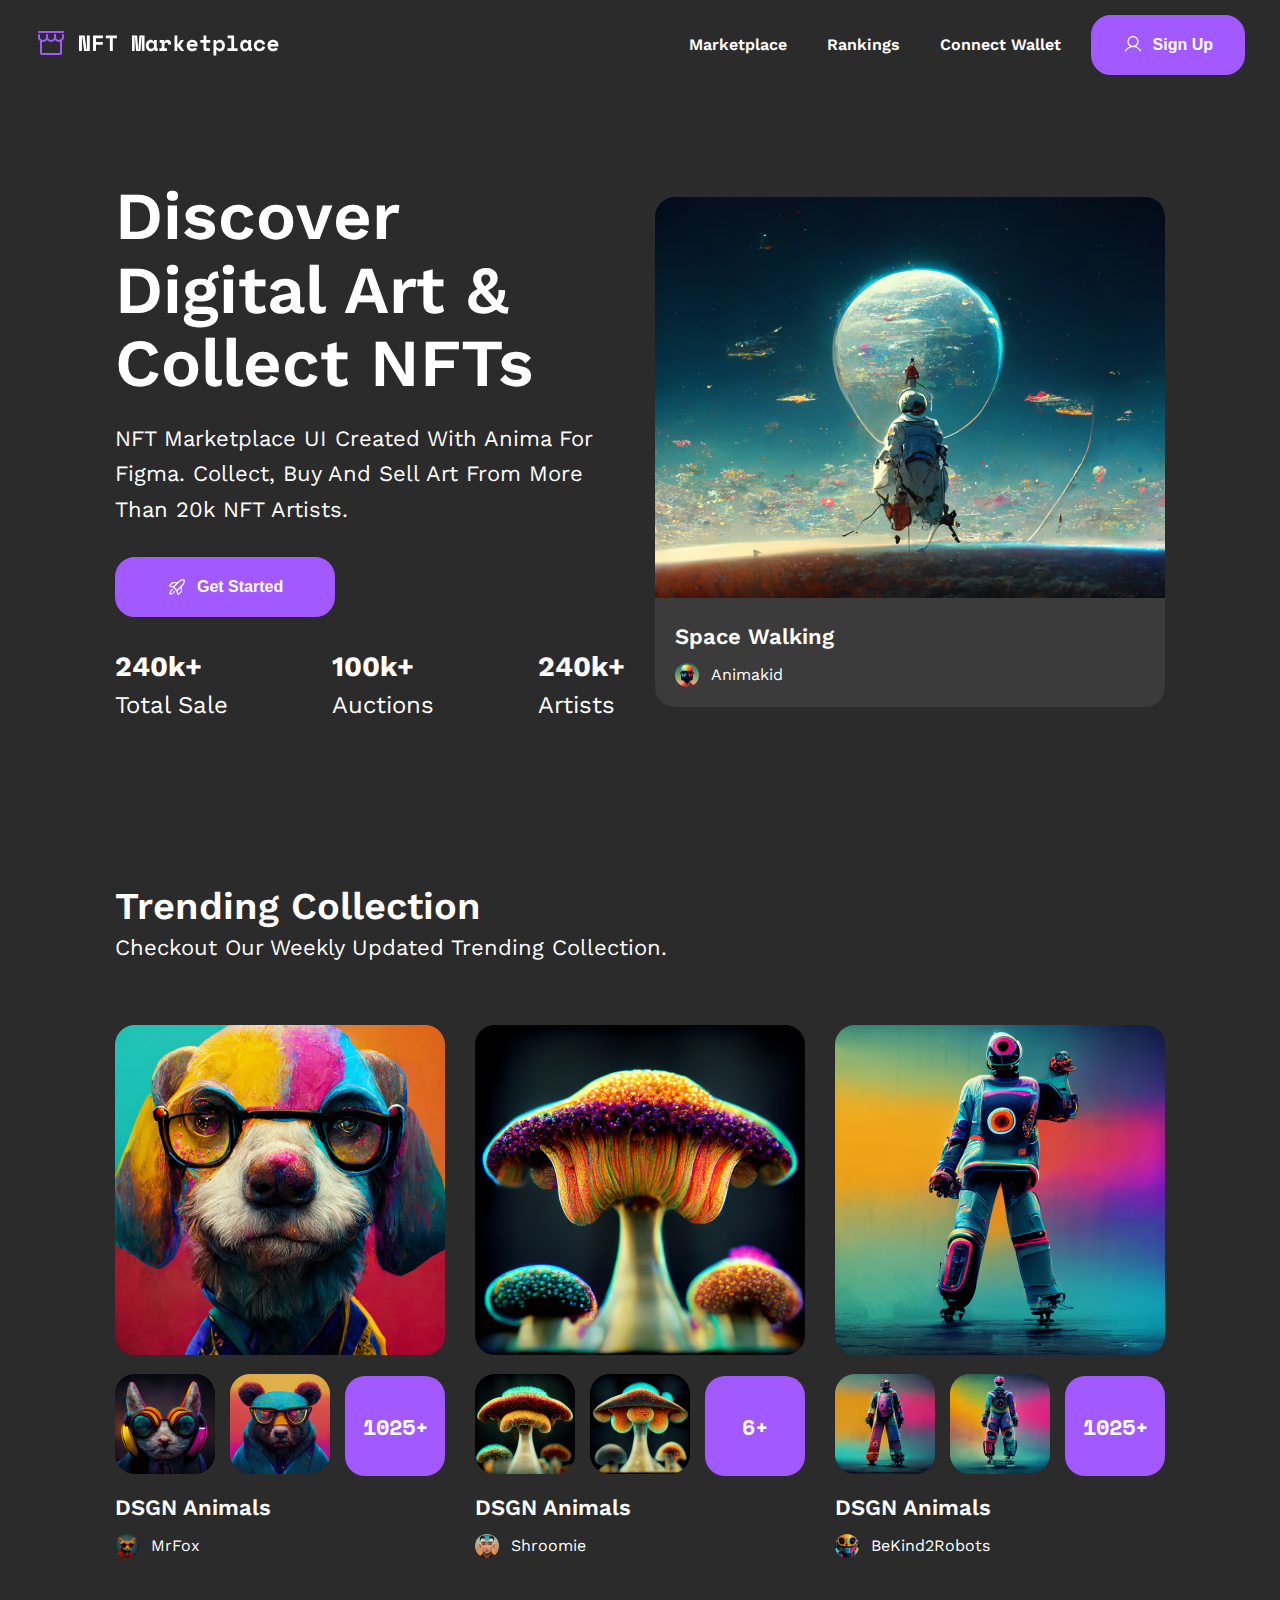
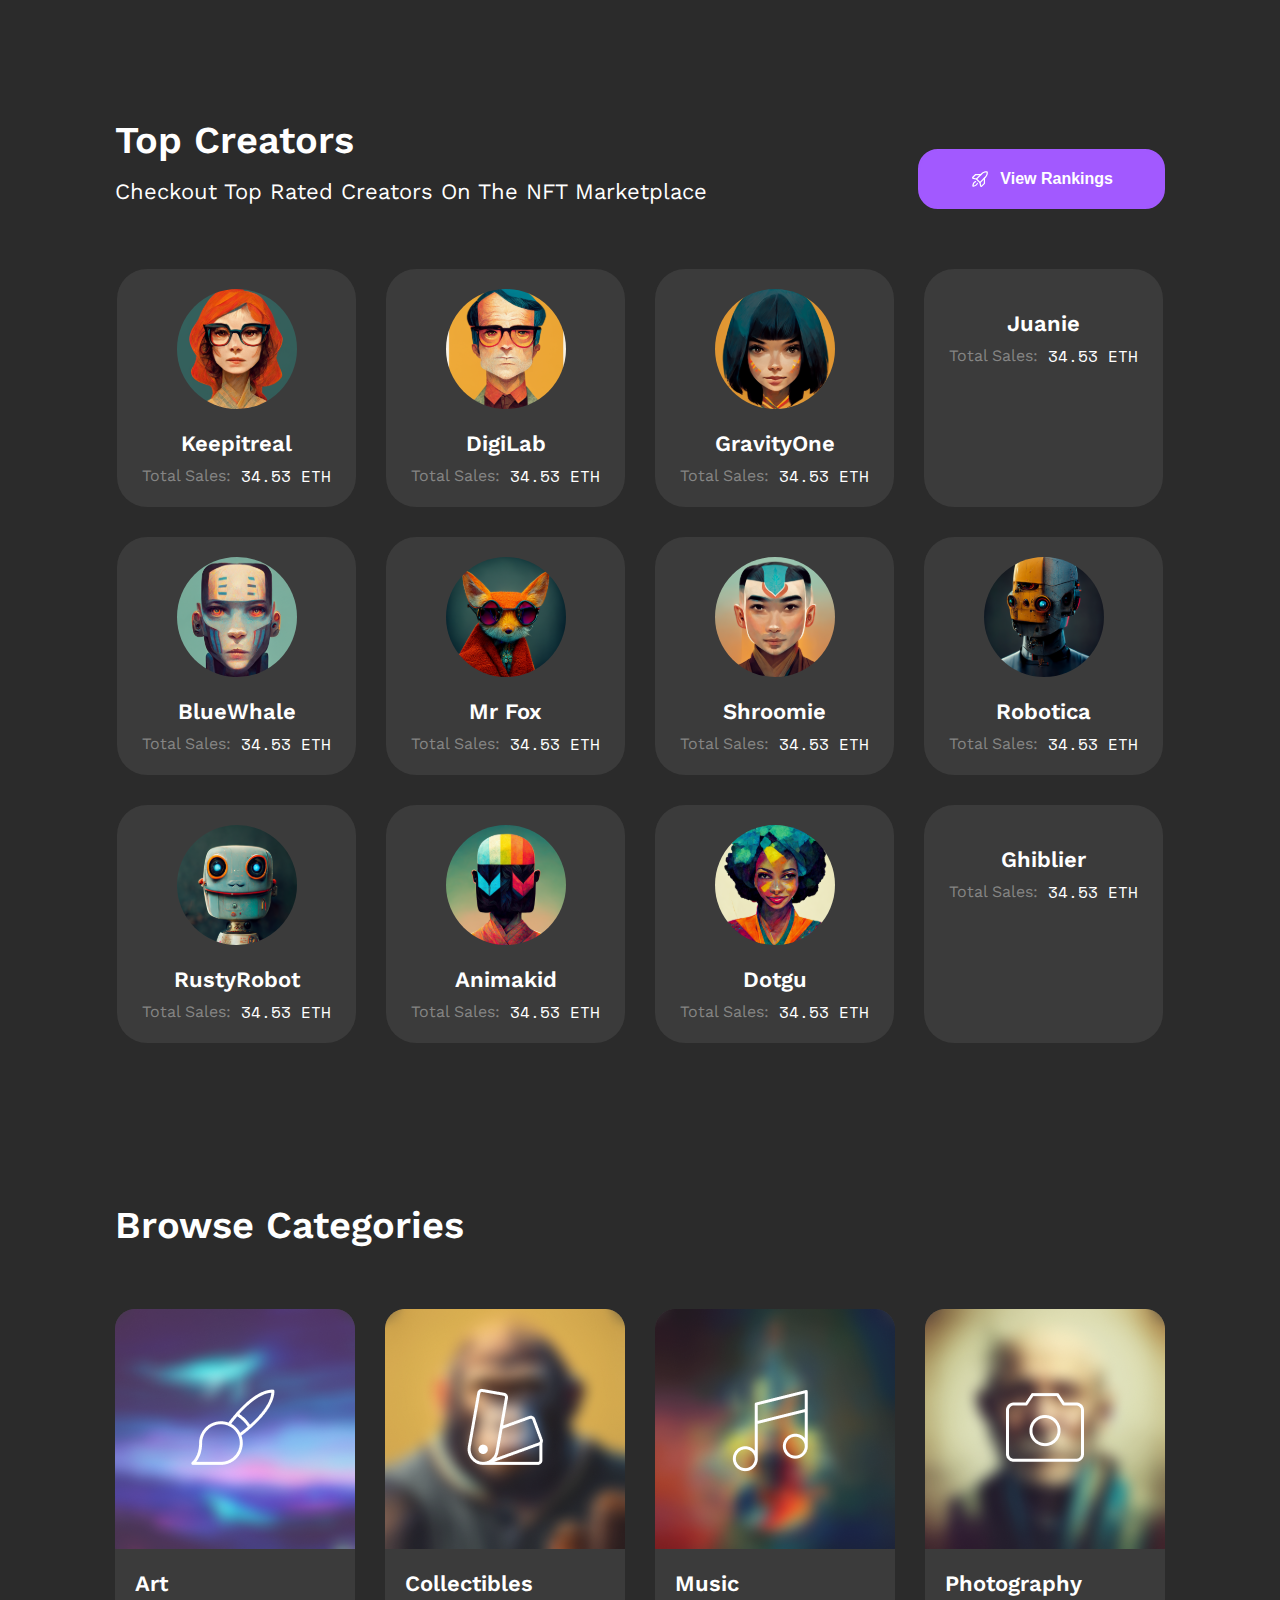
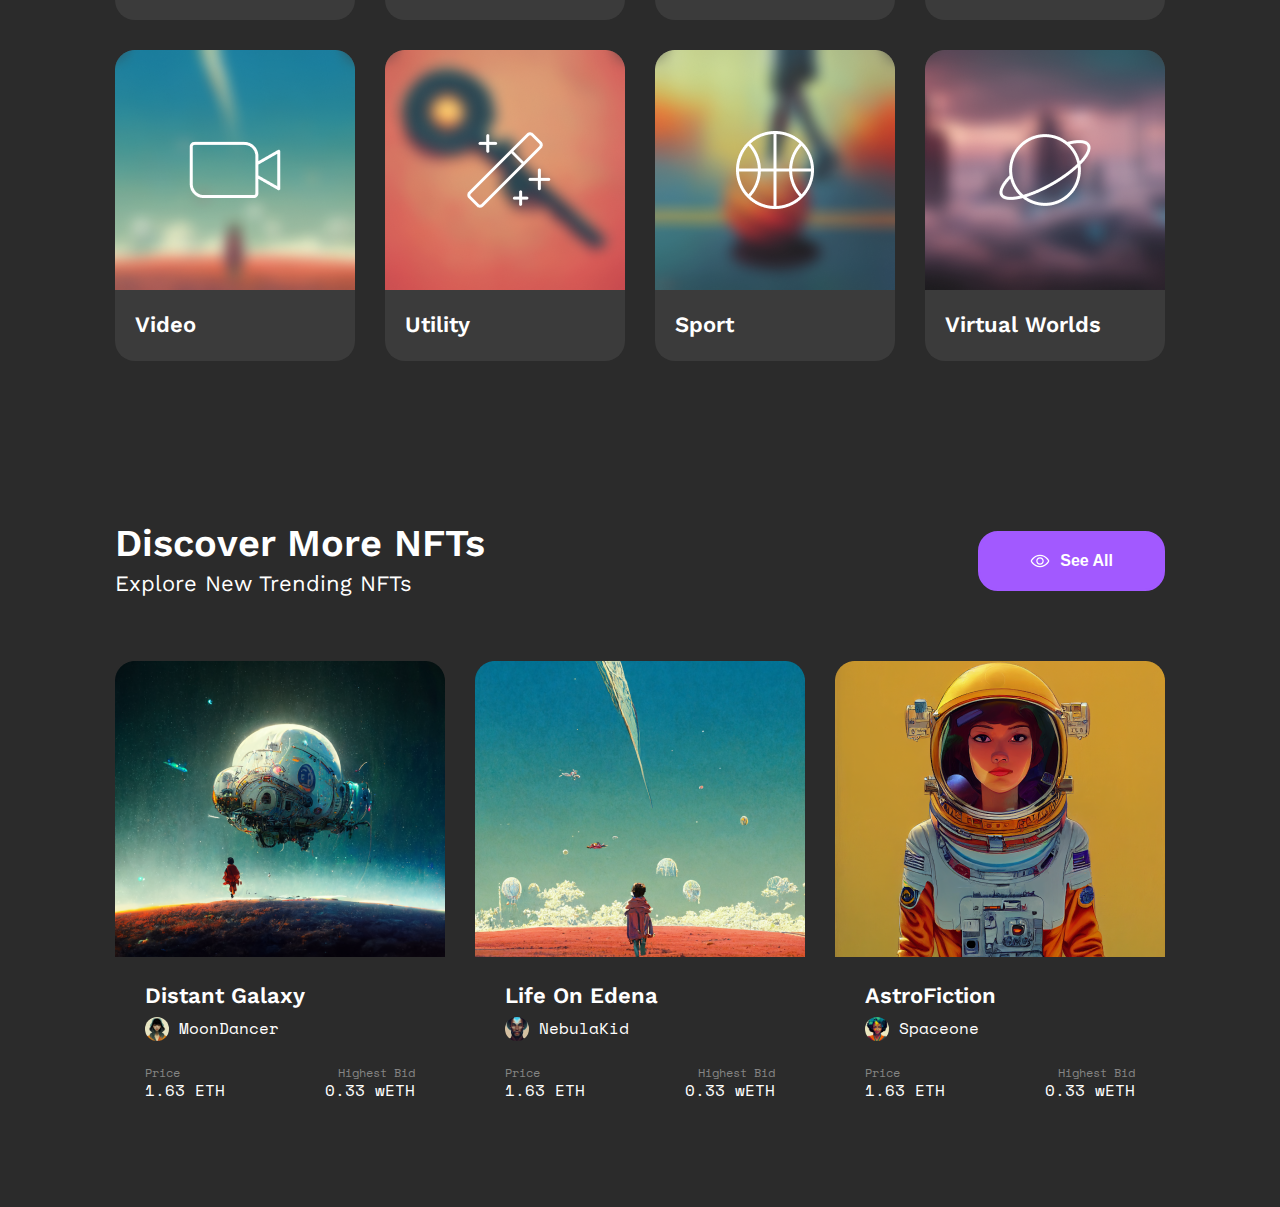
==== index.html @ adf25c8f "done:section-discover" ====
<!doctype html>
<html lang="en">

<head>
  <meta charset="UTF-8" />
  <meta name="viewport" content="width=device-width, initial-scale=1.0" />
  <link rel="stylesheet" href="./assets/css/main.css" />

  <link rel="icon" href="./assets/imgs/icon.svg" />

  <link rel="preconnect" href="https://fonts.googleapis.com" />
  <link rel="preconnect" href="https://fonts.gstatic.com" crossorigin />
  <link href="https://fonts.googleapis.com/css2?family=Work+Sans:wght@400;500;600;700&display=swap" rel="stylesheet" />

  <link rel="preconnect" href="https://fonts.googleapis.com" />
  <link rel="preconnect" href="https://fonts.gstatic.com" crossorigin />
  <link href="https://fonts.googleapis.com/css2?family=Space+Mono:wght@400;700&display=swap" rel="stylesheet" />

  <title>NFT</title>
</head>

<body>
  <header>
    <nav class="navigation">
      <div class="navigation__logo">
        <a href="./index.html">
          <img src="./assets/imgs/logo.svg" alt="logo" />
        </a>
      </div>
      <div class="navigation__items">
        <ul class="navigation__items--list">
          <li>
            <a href="./assets/pages/marketplace.html">Marketplace</a>
          </li>
          <li>
            <a href="./assets/pages/rankings.html">Rankings</a>
          </li>
          <li>
            <a href="./assets/pages/wallet.html">Connect Wallet</a>
          </li>
        </ul>
        <button class="navigation__items--button">
          <a href="./assets/pages/account.html">
            <span><svg xmlns="http://www.w3.org/2000/svg" width="20" height="20" viewBox="0 0 20 20" fill="none">
                <path fill-rule="evenodd" clip-rule="evenodd"
                  d="M10 3.125C7.58375 3.125 5.625 5.08375 5.625 7.5C5.625 9.91625 7.58375 11.875 10 11.875C12.4162 11.875 14.375 9.91625 14.375 7.5C14.375 5.08375 12.4162 3.125 10 3.125ZM4.375 7.5C4.375 4.3934 6.8934 1.875 10 1.875C13.1066 1.875 15.625 4.3934 15.625 7.5C15.625 10.6066 13.1066 13.125 10 13.125C6.8934 13.125 4.375 10.6066 4.375 7.5Z"
                  fill="white" />
                <path fill-rule="evenodd" clip-rule="evenodd"
                  d="M10.0001 13.124C8.57374 13.124 7.17251 13.4995 5.93728 14.2128C4.70205 14.926 3.67634 15.9518 2.96327 17.1872C2.79071 17.4861 2.40848 17.5886 2.10953 17.416C1.81058 17.2435 1.70812 16.8612 1.88068 16.5623C2.70345 15.1369 3.88696 13.9532 5.31223 13.1303C6.7375 12.3073 8.3543 11.874 10.0001 11.874C11.6459 11.874 13.2627 12.3073 14.688 13.1303C16.1132 13.9532 17.2968 15.1369 18.1195 16.5623C18.2921 16.8612 18.1896 17.2435 17.8907 17.416C17.5917 17.5886 17.2095 17.4861 17.0369 17.1872C16.3239 15.9518 15.2982 14.926 14.0629 14.2128C12.8277 13.4995 11.4265 13.124 10.0001 13.124Z"
                  fill="white" />
              </svg>
            </span>
            <p>Sign Up</p>
          </a>
        </button>
      </div>
    </nav>
  </header>

  <main>
    <section class="section1">
      <div class="container">
        <div class="hero">
          <div class="hero__left">
            <h1>Discover digital art & Collect NFTs</h1>
            <p class="hero__left--label">
              NFT marketplace UI created with Anima for Figma. Collect, buy
              and sell art from more than 20k NFT artists.
            </p>
            <button>
              <a href="./assets/pages/account.html">
                <svg xmlns="http://www.w3.org/2000/svg" width="20" height="20" viewBox="0 0 20 20" fill="none">
                  <path fill-rule="evenodd" clip-rule="evenodd"
                    d="M6.17053 12.4494C6.28055 12.7766 6.10451 13.131 5.77734 13.241C4.71792 13.5973 4.15489 14.4866 3.85373 15.391C3.73414 15.7501 3.66189 16.0958 3.61848 16.3817C3.90434 16.3383 4.25006 16.266 4.60917 16.1464C5.51355 15.8453 6.4029 15.2823 6.75916 14.2228C6.86918 13.8957 7.2236 13.7196 7.55078 13.8296C7.87795 13.9397 8.05399 14.2941 7.94396 14.6213C7.4096 16.2103 6.08801 16.9715 5.00411 17.3324C4.45655 17.5148 3.94395 17.6048 3.5698 17.6497C3.38182 17.6722 3.22641 17.6836 3.116 17.6894C3.06074 17.6924 3.01658 17.6939 2.98505 17.6946C2.96928 17.695 2.95666 17.6952 2.94737 17.6954L2.93596 17.6955L2.93217 17.6955L2.93077 17.6955L2.93019 17.6955C2.92993 17.6955 2.92969 17.6955 2.92969 17.0705C2.30469 17.0705 2.30469 17.0702 2.30469 17.07L2.30469 17.0694L2.30469 17.068L2.30471 17.0642L2.30481 17.0528C2.30493 17.0435 2.30514 17.0309 2.30553 17.0151C2.30631 16.9836 2.30782 16.9394 2.31072 16.8842C2.31653 16.7738 2.32797 16.6184 2.35052 16.4304C2.3954 16.0562 2.48542 15.5436 2.66776 14.9961C3.0287 13.9122 3.78989 12.5906 5.37891 12.0562C5.70608 11.9462 6.0605 12.1222 6.17053 12.4494ZM2.92969 17.0705H2.30469C2.30469 17.4157 2.58451 17.6955 2.92969 17.6955V17.0705Z"
                    fill="white" />
                  <path fill-rule="evenodd" clip-rule="evenodd"
                    d="M16.5462 3.45406C15.8208 3.34943 14.0351 3.31002 12.2076 5.13753L7.34482 10.0003L10 12.6555L14.8627 7.79271C16.6903 5.9652 16.6508 4.17951 16.5462 3.45406ZM16.7275 2.21727C15.7298 2.07282 13.5058 2.07157 11.3237 4.25365L6.019 9.55834C5.90179 9.67555 5.83594 9.83452 5.83594 10.0003C5.83594 10.166 5.90179 10.325 6.019 10.4422L9.55806 13.9813C9.80214 14.2254 10.1979 14.2254 10.4419 13.9813L15.7466 8.67659C17.9287 6.49452 17.9275 4.27052 17.783 3.27282C17.7465 3.0058 17.6235 2.75803 17.4329 2.5674C17.2422 2.37678 16.9945 2.25382 16.7275 2.21727Z"
                    fill="white" />
                  <path fill-rule="evenodd" clip-rule="evenodd"
                    d="M14.422 8.49219C14.7672 8.49219 15.047 8.77201 15.047 9.11719V14.1641L15.0469 14.173C15.0423 14.5013 14.9086 14.8145 14.675 15.045L12.1527 17.575C11.9926 17.7349 11.7921 17.8484 11.5725 17.9033C11.353 17.9582 11.1227 17.9524 10.9061 17.8867C10.6896 17.8209 10.495 17.6976 10.343 17.5299C10.1912 17.3623 10.0877 17.1567 10.0435 16.9349C10.0434 16.9347 10.0435 16.9351 10.0435 16.9349L9.38731 13.6619C9.31946 13.3235 9.53882 12.9941 9.87727 12.9263C10.2157 12.8584 10.5451 13.0778 10.6129 13.4162L11.2694 16.6906L13.797 14.1552V9.11719C13.797 8.77201 14.0768 8.49219 14.422 8.49219Z"
                    fill="white" />
                  <path fill-rule="evenodd" clip-rule="evenodd"
                    d="M5.82722 4.95319L5.83612 4.95312H10.883C11.2282 4.95312 11.508 5.23295 11.508 5.57812C11.508 5.9233 11.2282 6.20312 10.883 6.20312H5.84496L5.83991 6.20828L5.83988 6.20825L3.30957 8.73075L3.31054 8.73094L6.58398 9.38719C6.92242 9.45504 7.14178 9.78441 7.07393 10.1229C7.00608 10.4613 6.67671 10.6807 6.33827 10.6128L3.0658 9.95675C3.06562 9.95671 3.06543 9.95668 3.06524 9.95664C2.84349 9.91244 2.63788 9.80892 2.47031 9.65711C2.3026 9.50516 2.17928 9.31054 2.11351 9.094C2.04775 8.87746 2.042 8.64712 2.09689 8.42757C2.15178 8.20802 2.26525 8.00749 2.42518 7.84738L2.42612 7.84644L2.42612 7.84644L4.95522 5.32514C5.18573 5.09151 5.49894 4.95786 5.82722 4.95319Z"
                    fill="white" />
                </svg>
                <p>Get Started</p>
              </a>
            </button>
            <div>
              <span>
                <h4>240k+</h4>
                <p>Total Sale</p>
              </span>
              <span>
                <h4>100k+</h4>
                <p>Auctions</p>
              </span>
              <span>
                <h4>240k+</h4>
                <p>Artists</p>
              </span>
            </div>
          </div>
          <div class="hero__right">
            <div>
              <img src="./assets/imgs/herobgimg.png" alt="imgplaceholder" />
            </div>
            <div class="hero__right--label">
              <h5>Space Walking</h5>
              <span>
                <img src="./assets/imgs/heroava.svg" alt="heroava" />
                <p>Animakid</p>
              </span>
            </div>
          </div>
        </div>
      </div>
    </section>
    <section class="section2">
      <div class="container">
        <div class="collection">
          <div class="collection__label">
            <h3>Trending Collection</h3>
            <p>Checkout our weekly updated trending collection.</p>
          </div>
          <div class="collection__box">
            <div class="collection__box--left">
              <div class="collection__box--all__top">
                <img src="./assets/imgs/collectionl.png" alt="" />
              </div>
              <div class="collection__box--all__center">
                <div><img src="./assets/imgs/collectionll.png" alt="" /></div>
                <div><img src="./assets/imgs/collectionlr.png" alt="" /></div>
                <div class="collection__box--all__center--number">
                  <h5>1025+</h5>
                </div>
              </div>
              <div class="collection__box--all__bottom">
                <h5>DSGN Animals</h5>
                <span>
                  <img src="./assets/imgs/collectionlava.svg" alt="ava" />
                  <p>MrFox</p>
                </span>
              </div>
            </div>
            <div class="collection__box--center">
              <div class="collection__box--all__top">
                <img src="./assets/imgs/collectionc.png" alt="" />
              </div>
              <div class="collection__box--all__center">
                <div><img src="./assets/imgs/collectioncl.png" alt="" /></div>
                <div><img src="./assets/imgs/collectioncr.png" alt="" /></div>
                <div class="collection__box--all__center--number">
                  <h5>6+</h5>
                </div>
              </div>
              <div class="collection__box--all__bottom">
                <h5>DSGN Animals</h5>
                <span>
                  <img src="./assets/imgs/collectioncava.svg" alt="ava" />
                  <p>Shroomie</p>
                </span>
              </div>
            </div>
            <div class="collection__box--right">
              <div class="collection__box--all__top">
                <img src="./assets/imgs/collectionr.png" alt="" />
              </div>
              <div class="collection__box--all__center">
                <div><img src="./assets/imgs/collectionrl.png" alt="" /></div>
                <div><img src="./assets/imgs/collectionrr.png" alt="" /></div>
                <div class="collection__box--all__center--number">
                  <h5>1025+</h5>
                </div>
              </div>
              <div class="collection__box--all__bottom">
                <h5>DSGN Animals</h5>
                <span>
                  <img src="./assets/imgs/collectionrava.svg" alt="ava" />
                  <p>BeKind2Robots</p>
                </span>
              </div>
            </div>
          </div>
        </div>
      </div>
    </section>
    <section class="section3">
      <div class="container">
        <div class="creators">
          <div class="creators__caption">
            <div>
              <h3>Top creators</h3>
              <p>Checkout Top Rated Creators on the NFT Marketplace</p>
            </div>
            <button>
              <a href="./assets/pages/rankings.html">
                <svg xmlns="http://www.w3.org/2000/svg" width="20" height="20" viewBox="0 0 20 20" fill="none">
                  <path fill-rule="evenodd" clip-rule="evenodd"
                    d="M6.17053 12.4494C6.28055 12.7766 6.10451 13.131 5.77734 13.241C4.71792 13.5973 4.15489 14.4866 3.85373 15.391C3.73414 15.7501 3.66189 16.0958 3.61848 16.3817C3.90434 16.3383 4.25006 16.266 4.60917 16.1464C5.51355 15.8453 6.4029 15.2823 6.75916 14.2228C6.86918 13.8957 7.2236 13.7196 7.55078 13.8296C7.87795 13.9397 8.05399 14.2941 7.94396 14.6213C7.4096 16.2103 6.08801 16.9715 5.00411 17.3324C4.45655 17.5148 3.94395 17.6048 3.5698 17.6497C3.38182 17.6722 3.22641 17.6836 3.116 17.6894C3.06074 17.6924 3.01658 17.6939 2.98505 17.6946C2.96928 17.695 2.95666 17.6952 2.94737 17.6954L2.93596 17.6955L2.93217 17.6955L2.93077 17.6955L2.93019 17.6955C2.92993 17.6955 2.92969 17.6955 2.92969 17.0705C2.30469 17.0705 2.30469 17.0702 2.30469 17.07L2.30469 17.0694L2.30469 17.068L2.30471 17.0642L2.30481 17.0528C2.30493 17.0435 2.30514 17.0309 2.30553 17.0151C2.30631 16.9836 2.30782 16.9394 2.31072 16.8842C2.31653 16.7738 2.32797 16.6184 2.35052 16.4304C2.3954 16.0562 2.48542 15.5436 2.66776 14.9961C3.0287 13.9122 3.78989 12.5906 5.37891 12.0562C5.70608 11.9462 6.0605 12.1222 6.17053 12.4494ZM2.92969 17.0705H2.30469C2.30469 17.4157 2.58451 17.6955 2.92969 17.6955V17.0705Z"
                    fill="#FFF" />
                  <path fill-rule="evenodd" clip-rule="evenodd"
                    d="M16.5462 3.45406C15.8208 3.34943 14.0351 3.31002 12.2076 5.13753L7.34482 10.0003L10 12.6555L14.8627 7.79271C16.6903 5.9652 16.6508 4.17951 16.5462 3.45406ZM16.7275 2.21727C15.7298 2.07282 13.5058 2.07157 11.3237 4.25365L6.019 9.55834C5.90179 9.67555 5.83594 9.83452 5.83594 10.0003C5.83594 10.166 5.90179 10.325 6.019 10.4422L9.55806 13.9813C9.80214 14.2254 10.1979 14.2254 10.4419 13.9813L15.7466 8.67659C17.9287 6.49452 17.9275 4.27052 17.783 3.27282C17.7465 3.0058 17.6235 2.75803 17.4329 2.5674C17.2422 2.37678 16.9945 2.25382 16.7275 2.21727Z"
                    fill="#FFF" />
                  <path fill-rule="evenodd" clip-rule="evenodd"
                    d="M14.422 8.49219C14.7672 8.49219 15.047 8.77201 15.047 9.11719V14.1641L15.0469 14.173C15.0423 14.5013 14.9086 14.8145 14.675 15.045L12.1527 17.575C11.9926 17.7349 11.7921 17.8484 11.5725 17.9033C11.353 17.9582 11.1227 17.9524 10.9061 17.8867C10.6896 17.8209 10.495 17.6976 10.343 17.5299C10.1912 17.3623 10.0877 17.1567 10.0435 16.9349C10.0434 16.9347 10.0435 16.9351 10.0435 16.9349L9.38731 13.6619C9.31946 13.3235 9.53882 12.9941 9.87727 12.9263C10.2157 12.8584 10.5451 13.0778 10.6129 13.4162L11.2694 16.6906L13.797 14.1552V9.11719C13.797 8.77201 14.0768 8.49219 14.422 8.49219Z"
                    fill="#FFF" />
                  <path fill-rule="evenodd" clip-rule="evenodd"
                    d="M5.82625 4.95319L5.83515 4.95312H10.882C11.2272 4.95312 11.507 5.23295 11.507 5.57812C11.507 5.9233 11.2272 6.20312 10.882 6.20312H5.84399L5.83894 6.20828L5.83891 6.20825L3.30859 8.73075L3.30956 8.73094L6.583 9.38719C6.92144 9.45504 7.1408 9.78441 7.07295 10.1229C7.0051 10.4613 6.67574 10.6807 6.33729 10.6128L3.06483 9.95675C3.06464 9.95671 3.06445 9.95668 3.06426 9.95664C2.84252 9.91244 2.6369 9.80892 2.46933 9.65711C2.30162 9.50516 2.1783 9.31054 2.11254 9.094C2.04677 8.87746 2.04103 8.64712 2.09592 8.42757C2.15081 8.20802 2.26427 8.00749 2.4242 7.84738L2.42514 7.84644L2.42514 7.84644L4.95424 5.32514C5.18475 5.09151 5.49796 4.95786 5.82625 4.95319Z"
                    fill="#FFF" />
                </svg>
                <p>View Rankings</p>
              </a>
            </button>
          </div>
          <div class="creators__box">
            <div class="creators__box--item">
              <div>
                <img src="./assets/imgs/creatorava1.svg" alt="">
              </div>
              <div>
                <a href="./assets/pages/artist.html">Keepitreal</a>
                <span>
                  <p>Total Sales:</p>
                  <h6>34.53 ETH</h6>
                </span>
              </div>
            </div>
            <div class="creators__box--item">
              <div>
                <img src="./assets/imgs/creatorava2.svg" alt="">
              </div>
              <div>
                <a href="./assets/pages/artist.html">DigiLab</a>
                <span>
                  <p>Total Sales:</p>
                  <h6>34.53 ETH</h6>
                </span>
              </div>
            </div>
            <div class="creators__box--item">
              <div>
                <img src="./assets/imgs/creatorava3.svg" alt="">
              </div>
              <div>
                <a href="./assets/pages/artist.html">GravityOne</a>
                <span>
                  <p>Total Sales:</p>
                  <h6>34.53 ETH</h6>
                </span>
              </div>
            </div>
            <div class="creators__box--item">
              <div>
                <img src="./assets/imgs/creatorava4.svg" alt="">
              </div>
              <div>
                <a href="./assets/pages/artist.html">Juanie</a>
                <span>
                  <p>Total Sales:</p>
                  <h6>34.53 ETH</h6>
                </span>
              </div>
            </div>
            <div class="creators__box--item">
              <div>
                <img src="./assets/imgs/creatorava5.svg" alt="">
              </div>
              <div>
                <a href="./assets/pages/artist.html">BlueWhale</a>
                <span>
                  <p>Total Sales:</p>
                  <h6>34.53 ETH</h6>
                </span>
              </div>
            </div>
            <div class="creators__box--item">
              <div>
                <img src="./assets/imgs/creatorava6.svg" alt="">
              </div>
              <div>
                <a href="./assets/pages/artist.html">mr fox</a>
                <span>
                  <p>Total Sales:</p>
                  <h6>34.53 ETH</h6>
                </span>
              </div>
            </div>
            <div class="creators__box--item">
              <div>
                <img src="./assets/imgs/creatorava7.svg" alt="">
              </div>
              <div>
                <a href="./assets/pages/artist.html">Shroomie</a>
                <span>
                  <p>Total Sales:</p>
                  <h6>34.53 ETH</h6>
                </span>
              </div>
            </div>
            <div class="creators__box--item">
              <div>
                <img src="./assets/imgs/creatorava8.svg" alt="">
              </div>
              <div>
                <a href="./assets/pages/artist.html">robotica</a>
                <span>
                  <p>Total Sales:</p>
                  <h6>34.53 ETH</h6>
                </span>
              </div>
            </div>
            <div class="creators__box--item">
              <div>
                <img src="./assets/imgs/creatorava9.svg" alt="">
              </div>
              <div>
                <a href="./assets/pages/artist.html">RustyRobot</a>
                <span>
                  <p>Total Sales:</p>
                  <h6>34.53 ETH</h6>
                </span>
              </div>
            </div>
            <div class="creators__box--item">
              <div>
                <img src="./assets/imgs/creatorava10.svg" alt="">
              </div>
              <div>
                <a href="./assets/pages/artist.html">animakid</a>
                <span>
                  <p>Total Sales:</p>
                  <h6>34.53 ETH</h6>
                </span>
              </div>
            </div>
            <div class="creators__box--item">
              <div>
                <img src="./assets/imgs/creatorava11.svg" alt="">
              </div>
              <div>
                <a href="./assets/pages/artist.html">Dotgu</a>
                <span>
                  <p>Total Sales:</p>
                  <h6>34.53 ETH</h6>
                </span>
              </div>
            </div>
            <div class="creators__box--item">
              <div>
                <img src="./assets/imgs/creatorava12.svg" alt="">
              </div>
              <div>
                <a href="./assets/pages/artist.html">Ghiblier</a>
                <span>
                  <p>Total Sales:</p>
                  <h6>34.53 ETH</h6>
                </span>
              </div>
            </div>
          </div>
        </div>
      </div>
    </section>
    <section class="section4">
      <div class="container">
        <div class="categories">
          <h1 class="categories__caption">
            Browse Categories
          </h1>

          <div class="categories__box">
            <div>
              <img src="./assets/imgs/categoriesimg1.png" alt="">
              <h5>
                <a href="./assets/pages/marketplace.html">Art</a>
              </h5>
            </div>
            <div>
              <img src="./assets/imgs/categoriesimg2.png" alt="">
              <h5>
                <a href="./assets/pages/marketplace.html">Collectibles</a>
              </h5>
            </div>
            <div>
              <img src="./assets/imgs/categoriesimg3.png" alt="">
              <h5>
                <a href="./assets/pages/marketplace.html">Music</a>
              </h5>
            </div>
            <div>
              <img src="./assets/imgs/categoriesimg4.png" alt="">
              <h5>
                <a href="./assets/pages/marketplace.html">Photography</a>
              </h5>
            </div>
            <div>
              <img src="./assets/imgs/categoriesimg5.png" alt="">
              <h5>
                <a href="./assets/pages/marketplace.html">Video</a>
              </h5>
            </div>
            <div>
              <img src="./assets/imgs/categoriesimg6.png" alt="">
              <h5>
                <a href="./assets/pages/marketplace.html">Utility</a>
              </h5>
            </div>
            <div>
              <img src="./assets/imgs/categoriesimg7.png" alt="">
              <h5>
                <a href="./assets/pages/marketplace.html">Sport</a>
              </h5>
            </div>
            <div>
              <img src="./assets/imgs/categoriesimg8.png" alt="">
              <h5>
                <a href="./assets/pages/marketplace.html">Virtual Worlds</a>
              </h5>
            </div>

          </div>
        </div>
      </div>
    </section>
    <section class="section5">
      <div class="container">
        <div class="discover">
          <div class="discover__caption">
            <div>
              <h2>Discover More NFTs</h2>
              <p>Explore new trending NFTs</p>
            </div>
            <button>
              <a href="./assets/pages/marketplace.html">
                <svg xmlns="http://www.w3.org/2000/svg" width="20" height="20" viewBox="0 0 20 20" fill="none">
                  <path fill-rule="evenodd" clip-rule="evenodd" d="M2.83931 6.74556C4.3292 5.25567 6.66714 3.75 10 3.75C13.3329 3.75 15.6708 5.25567 17.1607 6.74556C17.9038 7.4887 18.4397 8.23076 18.7906 8.78809C18.9664 9.06724 19.0966 9.30146 19.184 9.4683C19.2277 9.55176 19.2608 9.61849 19.2835 9.66569C19.2949 9.6893 19.3037 9.70804 19.3099 9.72157L19.3174 9.7379L19.3197 9.74306L19.3206 9.74487L19.3209 9.74558C19.321 9.74588 19.3211 9.74616 18.75 10C19.3211 10.2538 19.321 10.2541 19.3209 10.2544L19.3206 10.2551L19.3197 10.2569L19.3174 10.2621L19.3099 10.2784C19.3037 10.292 19.2949 10.3107 19.2835 10.3343C19.2608 10.3815 19.2277 10.4482 19.184 10.5317C19.0966 10.6985 18.9664 10.9328 18.7906 11.2119C18.4397 11.7692 17.9038 12.5113 17.1607 13.2544C15.6708 14.7443 13.3329 16.25 10 16.25C6.66714 16.25 4.3292 14.7443 2.83931 13.2544C2.09617 12.5113 1.5603 11.7692 1.20939 11.2119C1.03362 10.9328 0.903373 10.6985 0.815984 10.5317C0.772267 10.4482 0.739205 10.3815 0.716476 10.3343C0.705109 10.3107 0.696319 10.292 0.690066 10.2784L0.682582 10.2621L0.680256 10.2569L0.679445 10.2551L0.679127 10.2544C0.678993 10.2541 0.678868 10.2538 1.25 10C0.678868 9.74616 0.678993 9.74588 0.679127 9.74558L0.679445 9.74487L0.680256 9.74306L0.682582 9.7379L0.690066 9.72157C0.696319 9.70804 0.705109 9.6893 0.716476 9.66569C0.739205 9.61849 0.772267 9.55176 0.815984 9.4683C0.903373 9.30146 1.03362 9.06724 1.20939 8.78809C1.5603 8.23076 2.09617 7.4887 2.83931 6.74556ZM1.25 10L0.678868 9.74616C0.607044 9.90777 0.607044 10.0922 0.678868 10.2538L1.25 10ZM1.94882 10C2.02235 10.1377 2.12794 10.3248 2.26718 10.5459C2.58033 11.0433 3.06008 11.7074 3.72319 12.3706C5.0458 13.6932 7.08286 15 10 15C12.9171 15 14.9542 13.6932 16.2768 12.3706C16.9399 11.7074 17.4197 11.0433 17.7328 10.5459C17.8721 10.3248 17.9777 10.1377 18.0512 10C17.9777 9.86227 17.8721 9.67524 17.7328 9.4541C17.4197 8.95674 16.9399 8.29255 16.2768 7.62944C14.9542 6.30683 12.9171 5 10 5C7.08286 5 5.0458 6.30683 3.72319 7.62944C3.06008 8.29255 2.58033 8.95674 2.26718 9.4541C2.12794 9.67524 2.02235 9.86227 1.94882 10ZM18.75 10L19.3211 10.2538C19.393 10.0922 19.393 9.90777 19.3211 9.74616L18.75 10Z" fill="#FFF"/>
                  <path fill-rule="evenodd" clip-rule="evenodd" d="M10 7.5C8.61929 7.5 7.5 8.61929 7.5 10C7.5 11.3807 8.61929 12.5 10 12.5C11.3807 12.5 12.5 11.3807 12.5 10C12.5 8.61929 11.3807 7.5 10 7.5ZM6.25 10C6.25 7.92893 7.92893 6.25 10 6.25C12.0711 6.25 13.75 7.92893 13.75 10C13.75 12.0711 12.0711 13.75 10 13.75C7.92893 13.75 6.25 12.0711 6.25 10Z" fill="#FFF"/>
                </svg>
                <p>See All</p>
              </a>
            </button>
          </div>
          <div class="discover__cards">
            <div class="discover__cards--left">
              <img src="./assets/imgs/discoverleft.png" alt="">
              <div class="discover__cards--all__bottom">
                <h5>Distant Galaxy</h5>
                <span>
                  <img src="./assets/imgs/discoverleftava.svg" alt="">
                  <p>MoonDancer</p>
                </span>
                <div class="discover__price">
                  <div>
                    <h6>Price</h6>
                    <p>1.63 ETH</p>
                  </div>
                  <div>
                    <h6>Highest Bid</h6>
                    <p>0.33 wETH</p>
                  </div>
                </div>
              </div>
            </div>
            <div class="discover__cards--center">
              <img src="./assets/imgs/discovercenter.png" alt="">
              <div class="discover__cards--all__bottom">
                <h5>Life On Edena</h5>
                <span>
                  <img src="./assets/imgs/discovercenterava.svg" alt="">
                  <p>NebulaKid</p>
                </span>
                <div class="discover__price">
                  <div>
                    <h6>Price</h6>
                    <p>1.63 ETH</p>
                  </div>
                  <div>
                    <h6>Highest Bid</h6>
                    <p>0.33 wETH</p>
                  </div>
                </div>
              </div>
            </div>
            <div class="discover__cards--right">
              <img src="./assets/imgs/discoverright.png" alt="">
              <div class="discover__cards--all__bottom">
                <h5>AstroFiction</h5>
                <span>
                  <img src="./assets/imgs/discoverrightava.svg" alt="">
                  <p>Spaceone</p>
                </span>
                <div class="discover__price">
                  <div>
                    <h6>Price</h6>
                    <p>1.63 ETH</p>
                  </div>
                  <div>
                    <h6>Highest Bid</h6>
                    <p>0.33 wETH</p>
                  </div>
                </div>
              </div>
            </div>
          </div>

        </div>
      </div>
    </section>
  </main>

  <footer></footer>


</body>

</html>
---- assets/css/main.css ----
* {
  box-sizing: border-box;
  margin: 0;
  padding: 0;
}

li {
  list-style: none;
}

button {
  cursor: pointer;
}

a {
  text-decoration: none;
}

body {
  font-family: "Work Sans", sans-serif;
}

.container {
  max-width: 1090px;
  width: 100%;
  margin: 0 auto;
  padding: 0 20px;
}

.section1 {
  padding-top: 100px;
  background-color: #2B2B2B;
}
.section1 .hero {
  padding: 80px 0px;
  width: 100%;
  display: flex;
  align-items: center;
  justify-content: space-between;
}
.section1 .hero__left {
  width: 510px;
  display: flex;
  align-items: center;
  justify-content: space-between;
  flex-direction: column;
  align-items: start;
}
.section1 .hero__left h1 {
  color: #FFF;
  font-size: 67px;
  font-style: normal;
  font-weight: 600;
  line-height: 110%;
  text-transform: capitalize;
}
.section1 .hero__left--label {
  padding-top: 20px;
  color: #FFF;
  font-size: 22px;
  font-style: normal;
  font-weight: 400;
  line-height: 160%;
  text-transform: capitalize;
}
.section1 .hero__left button {
  margin-top: 30px;
  height: 60px;
  display: flex;
  align-items: center;
  justify-content: center;
  gap: 12px;
  background-color: #A259FF;
  border: 2px solid #A259FF;
  border-radius: 20px;
  transition: 300ms;
  display: flex;
  align-items: center;
  justify-content: space-between;
}
.section1 .hero__left button:hover {
  border: 2px solid #A259FF;
  background-color: transparent;
}
.section1 .hero__left button a {
  width: 100%;
  min-width: 100%;
  padding: 0 50px;
  gap: 10px;
  display: flex;
  align-items: center;
  justify-content: space-between;
}
.section1 .hero__left button a p {
  color: #FFF;
  text-align: center;
  font-size: 16px;
  font-style: normal;
  font-weight: 600;
  line-height: 140%;
}
.section1 .hero__left div {
  padding-top: 30px;
  width: 100%;
  display: flex;
  align-items: center;
  justify-content: space-between;
}
.section1 .hero__left div span {
  display: flex;
  align-items: center;
  justify-content: space-between;
  flex-direction: column;
  align-items: start;
}
.section1 .hero__left div span h4 {
  color: #FFF;
  font-size: 28px;
  font-style: normal;
  font-weight: 700;
  line-height: 140%;
  text-transform: capitalize;
}
.section1 .hero__left div span p {
  color: #FFF;
  font-size: 23.99px;
  font-style: normal;
  font-weight: 400;
  line-height: 160%;
  text-transform: capitalize;
}
.section1 .hero__right {
  background-color: #3B3B3B;
  display: flex;
  align-items: center;
  justify-content: space-between;
  align-items: start;
  flex-direction: column;
  border-radius: 20px;
}
.section1 .hero__right--label {
  padding: 20px;
  display: flex;
  align-items: start;
  flex-direction: column;
  gap: 10px;
}
.section1 .hero__right--label h5 {
  color: #FFF;
  font-size: 22px;
  font-style: normal;
  font-weight: 600;
  line-height: 140%;
  text-transform: capitalize;
}
.section1 .hero__right--label span {
  display: flex;
  align-items: center;
  justify-content: space-between;
  gap: 12px;
}
.section1 .hero__right--label span img {
  width: 24px;
  height: 24px;
}
.section1 .hero__right--label span p {
  color: #FFF;
  font-size: 16px;
  font-style: normal;
  font-weight: 400;
  line-height: 140%;
}

.section2 {
  padding: 80px 0;
  background-color: #2B2B2B;
}
.section2 .collection {
  width: 100%;
  display: flex;
  align-items: center;
  justify-content: space-between;
  flex-direction: column;
}
.section2 .collection__label {
  width: 100%;
  display: flex;
  align-items: center;
  justify-content: space-between;
  flex-direction: column;
  align-items: start;
}
.section2 .collection__label h3 {
  color: #FFF;
  font-size: 38px;
  font-style: normal;
  font-weight: 600;
  line-height: 120%;
  text-transform: capitalize;
}
.section2 .collection__label p {
  color: #FFF;
  font-size: 22px;
  font-style: normal;
  font-weight: 400;
  line-height: 160%;
  text-transform: capitalize;
}
.section2 .collection__box {
  width: 100%;
  padding-top: 60px;
  display: flex;
  align-items: center;
  justify-content: space-between;
}
.section2 .collection__box .collection__box--all {
  display: flex;
  align-items: center;
  justify-content: space-between;
  flex-direction: column;
}
.section2 .collection__box .collection__box--all__center {
  width: 100%;
  display: flex;
  align-items: center;
  justify-content: space-between;
  padding-top: 15px;
}
.section2 .collection__box .collection__box--all__center--number {
  width: 100px;
  height: 100px;
  display: flex;
  align-items: center;
  justify-content: space-between;
  justify-content: center;
  background-color: #A259FF;
  border-radius: 20px;
}
.section2 .collection__box .collection__box--all__center--number h5 {
  color: #FFF;
  font-family: "Space Mono", monospace;
  font-size: 22px;
  font-style: normal;
  font-weight: 700;
  line-height: 160%;
  text-transform: capitalize;
}
.section2 .collection__box .collection__box--all__bottom {
  padding-top: 15px;
  width: 100%;
  display: flex;
  align-items: center;
  justify-content: space-between;
  flex-direction: column;
  align-items: start;
}
.section2 .collection__box .collection__box--all__bottom h5 {
  color: #FFF;
  font-size: 22px;
  font-style: normal;
  font-weight: 600;
  line-height: 140%;
  text-transform: capitalize;
}
.section2 .collection__box .collection__box--all__bottom span {
  padding-top: 10px;
  display: flex;
  align-items: center;
  justify-content: space-between;
  gap: 12px;
}
.section2 .collection__box .collection__box--all__bottom span p {
  color: #FFF;
  font-size: 16px;
  font-style: normal;
  font-weight: 400;
  line-height: 140%;
}

.section3 {
  padding: 80px 0px;
  background-color: #2B2B2B;
}
.section3 .creators {
  width: 100%;
  display: flex;
  align-items: center;
  justify-content: space-between;
  flex-direction: column;
}
.section3 .creators__caption {
  width: 100%;
  display: flex;
  align-items: center;
  justify-content: space-between;
  align-items: end;
}
.section3 .creators__caption div {
  display: flex;
  flex-direction: column;
}
.section3 .creators__caption div h3 {
  color: #FFF;
  font-size: 38px;
  font-style: normal;
  font-weight: 600;
  line-height: 120%;
  text-transform: capitalize;
}
.section3 .creators__caption div p {
  padding-top: 10px;
  color: #FFF;
  font-size: 22px;
  font-style: normal;
  font-weight: 400;
  line-height: 160%;
  text-transform: capitalize;
}
.section3 .creators__caption button {
  display: flex;
  align-items: center;
  justify-content: space-between;
  height: 60px;
  display: flex;
  align-items: center;
  justify-content: center;
  gap: 12px;
  background-color: #A259FF;
  border: 2px solid #A259FF;
  border-radius: 20px;
  transition: 300ms;
}
.section3 .creators__caption button:hover {
  border: 2px solid #A259FF;
  background-color: transparent;
}
.section3 .creators__caption button a {
  display: flex;
  align-items: center;
  justify-content: space-between;
  width: 100%;
  padding: 0px 50px;
  gap: 10px;
}
.section3 .creators__caption button a p {
  color: #FFF;
  text-align: center;
  font-size: 16px;
  font-style: normal;
  font-weight: 600;
  line-height: 140%;
}
.section3 .creators__box {
  padding-top: 60px;
  display: grid;
  gap: 30px;
  grid-template-columns: repeat(4, 1fr);
}
.section3 .creators__box--item {
  padding: 20px 25px;
  background-color: #3B3B3B;
  border-radius: 30px;
}
.section3 .creators__box--item div {
  display: flex;
  align-items: center;
  justify-content: space-between;
  flex-direction: column;
}
.section3 .creators__box--item div a {
  margin-top: 20px;
  padding: 0px 20px;
  color: #FFF;
  text-align: center;
  font-size: 22px;
  font-style: normal;
  font-weight: 600;
  line-height: 140%;
  text-transform: capitalize;
}
.section3 .creators__box--item div a:hover {
  color: #A259FF;
  transition: 300ms;
}
.section3 .creators__box--item div span {
  padding-top: 5px;
  display: flex;
  align-items: center;
  justify-content: space-between;
}
.section3 .creators__box--item div span p {
  color: #858584;
  text-align: right;
  font-size: 16px;
  font-style: normal;
  font-weight: 400;
  line-height: 140%;
  padding-right: 10px;
}
.section3 .creators__box--item div span h6 {
  color: #FFF;
  font-family: "Space Mono", monospace;
  font-size: 16px;
  font-style: normal;
  font-weight: 400;
  line-height: 140%;
}

.section4 {
  padding: 80px 0;
  background-color: #2B2B2B;
}
.section4 .categories {
  display: flex;
  align-items: center;
  justify-content: space-between;
  flex-direction: column;
}
.section4 .categories__caption {
  width: 100%;
  text-align: start;
  color: #FFF;
  font-size: 38px;
  font-style: normal;
  font-weight: 600;
  line-height: 120%;
  text-transform: capitalize;
}
.section4 .categories__box {
  display: grid;
  padding-top: 60px;
  grid-template-columns: repeat(4, 1fr);
  gap: 30px;
}
.section4 .categories__box div {
  border-radius: 20px;
  display: flex;
  flex-direction: column;
  background-color: #3B3B3B;
}
.section4 .categories__box div h5 {
  display: flex;
}
.section4 .categories__box div h5 a {
  padding: 20px;
  color: #FFF;
  font-size: 22px;
  font-style: normal;
  font-weight: 600;
  line-height: 140%;
  text-transform: capitalize;
}
.section4 .categories__box div h5 a:hover {
  color: #A259FF;
  transition: 300ms;
}

.section5 {
  background-color: #2B2B2B;
  padding: 80px 0;
}
.section5 .discover {
  width: 100%;
  display: flex;
  align-items: center;
  justify-content: space-between;
  flex-direction: column;
}
.section5 .discover__caption {
  width: 100%;
  display: flex;
  align-items: center;
  justify-content: space-between;
}
.section5 .discover__caption div {
  display: flex;
  align-items: center;
  justify-content: space-between;
  flex-direction: column;
  align-items: start;
}
.section5 .discover__caption div h2 {
  color: #FFF;
  font-size: 38px;
  font-style: normal;
  font-weight: 600;
  line-height: 120%;
  text-transform: capitalize;
}
.section5 .discover__caption div p {
  color: #FFF;
  font-size: 22px;
  font-style: normal;
  font-weight: 400;
  line-height: 160%;
  text-transform: capitalize;
}
.section5 .discover__caption button {
  height: 60px;
  display: flex;
  align-items: center;
  justify-content: center;
  gap: 12px;
  background-color: #A259FF;
  border: 2px solid #A259FF;
  border-radius: 20px;
  transition: 300ms;
}
.section5 .discover__caption button:hover {
  border: 2px solid #A259FF;
  background-color: transparent;
}
.section5 .discover__caption button a {
  display: flex;
  align-items: center;
  justify-content: space-between;
  gap: 10px;
  padding: 0 50px;
}
.section5 .discover__caption button a p {
  color: #FFF;
  text-align: center;
  font-size: 16px;
  font-style: normal;
  font-weight: 600;
  line-height: 140%;
}
.section5 .discover__cards {
  padding-top: 60px;
  width: 100%;
  display: flex;
  align-items: center;
  justify-content: space-between;
}
.section5 .discover__cards--all {
  background-color: #3B3B3B;
  border-radius: 20px;
  display: flex;
  align-items: center;
  justify-content: space-between;
  flex-direction: column;
}
.section5 .discover__cards--all__bottom {
  width: 100%;
  display: flex;
  align-items: center;
  justify-content: space-between;
  flex-direction: column;
  align-items: start;
  padding: 20px 30px 25px;
}
.section5 .discover__cards--all__bottom h5 {
  color: #FFF;
  font-size: 22px;
  font-style: normal;
  font-weight: 600;
  line-height: 140%;
  text-transform: capitalize;
}
.section5 .discover__cards--all__bottom span {
  padding-top: 5px;
  display: flex;
  gap: 10px;
}
.section5 .discover__cards--all__bottom span p {
  color: #FFF;
  font-family: "Space Mono", monospace;
  font-size: 16px;
  font-style: normal;
  font-weight: 400;
  line-height: 140%;
}
.section5 .discover__cards--all__bottom .discover__price {
  padding-top: 25px;
  width: 100%;
  display: flex;
  align-items: center;
  justify-content: space-between;
}
.section5 .discover__cards--all__bottom .discover__price :last-child {
  text-align: end;
}
.section5 .discover__cards--all__bottom .discover__price div h6 {
  color: #858584;
  font-family: "Space Mono", monospace;
  font-size: 12px;
  font-style: normal;
  font-weight: 400;
  line-height: 110%;
}
.section5 .discover__cards--all__bottom .discover__price div p {
  color: #FFF;
  font-family: "Space Mono";
  font-size: 16px;
  font-style: normal;
  font-weight: 400;
  line-height: 140%;
}

header {
  background-color: #2B2B2B;
  width: 100%;
  position: fixed;
  top: 0;
  left: 0;
  right: 0;
  z-index: 9999;
}
header .navigation {
  width: 100%;
  padding: 15px 35px;
  display: flex;
  align-items: center;
  justify-content: space-between;
  background: transparent;
}
header .navigation__logo {
  background: transparent;
}
header .navigation__items {
  display: flex;
  align-items: center;
  justify-content: space-between;
  gap: 20px;
}
header .navigation__items--list {
  display: flex;
  align-items: center;
  justify-content: space-between;
  gap: 20px;
}
header .navigation__items--list li a {
  padding: 10px 10px;
  color: #FFF;
  text-align: center;
  font-size: 16px;
  font-style: normal;
  font-weight: 600;
  line-height: 140%;
}
header .navigation__items--button {
  height: 60px;
  display: flex;
  align-items: center;
  justify-content: center;
  gap: 12px;
  background-color: #A259FF;
  border: 2px solid #A259FF;
  border-radius: 20px;
  transition: 300ms;
  display: flex;
  align-items: center;
  justify-content: space-between;
}
header .navigation__items--button:hover {
  border: 2px solid #A259FF;
  background-color: transparent;
}
header .navigation__items--button a {
  width: 100%;
  max-width: 100%;
  padding: 0 30px;
  height: 100%;
  display: flex;
  align-items: center;
  justify-content: space-between;
  gap: 10px;
}
header .navigation__items--button a p {
  color: #FFF;
  text-align: center;
  font-size: 16px;
  font-style: normal;
  font-weight: 600;
  line-height: 140%;
}

/*# sourceMappingURL=main.css.map */
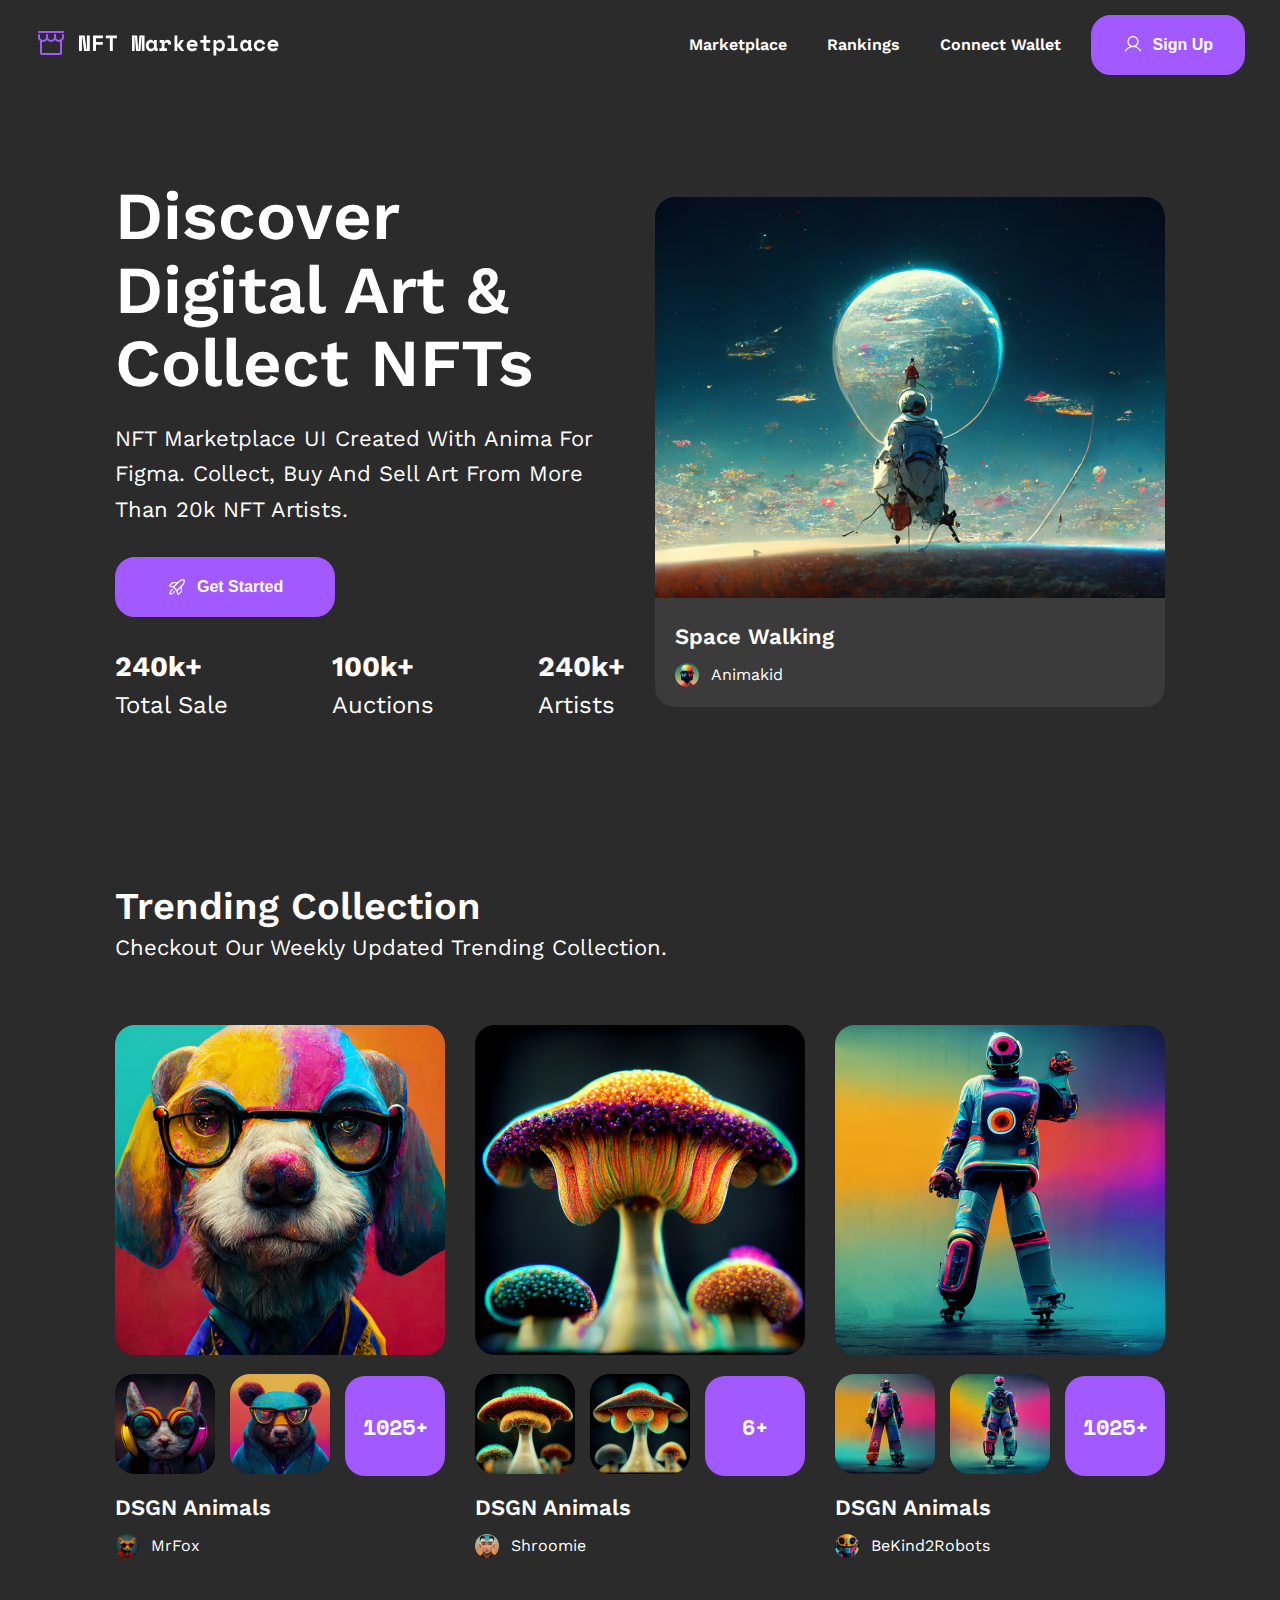
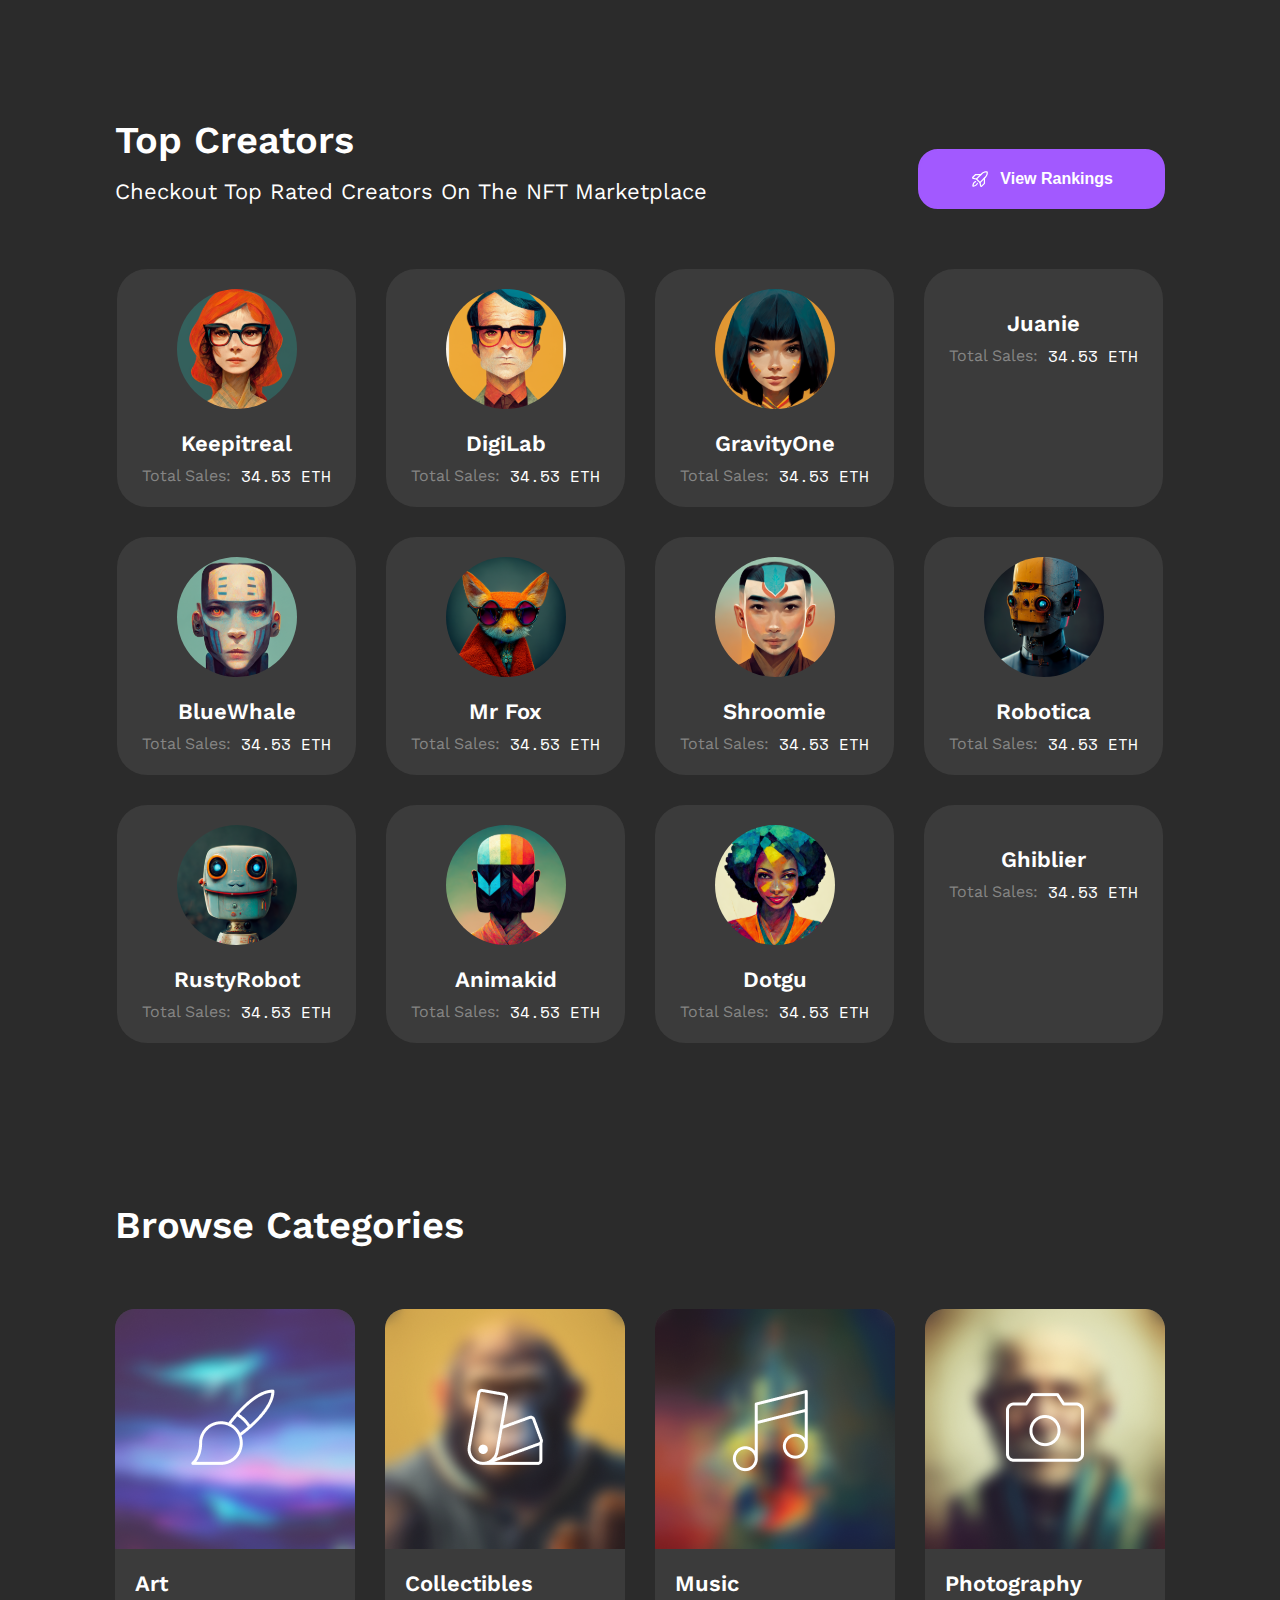
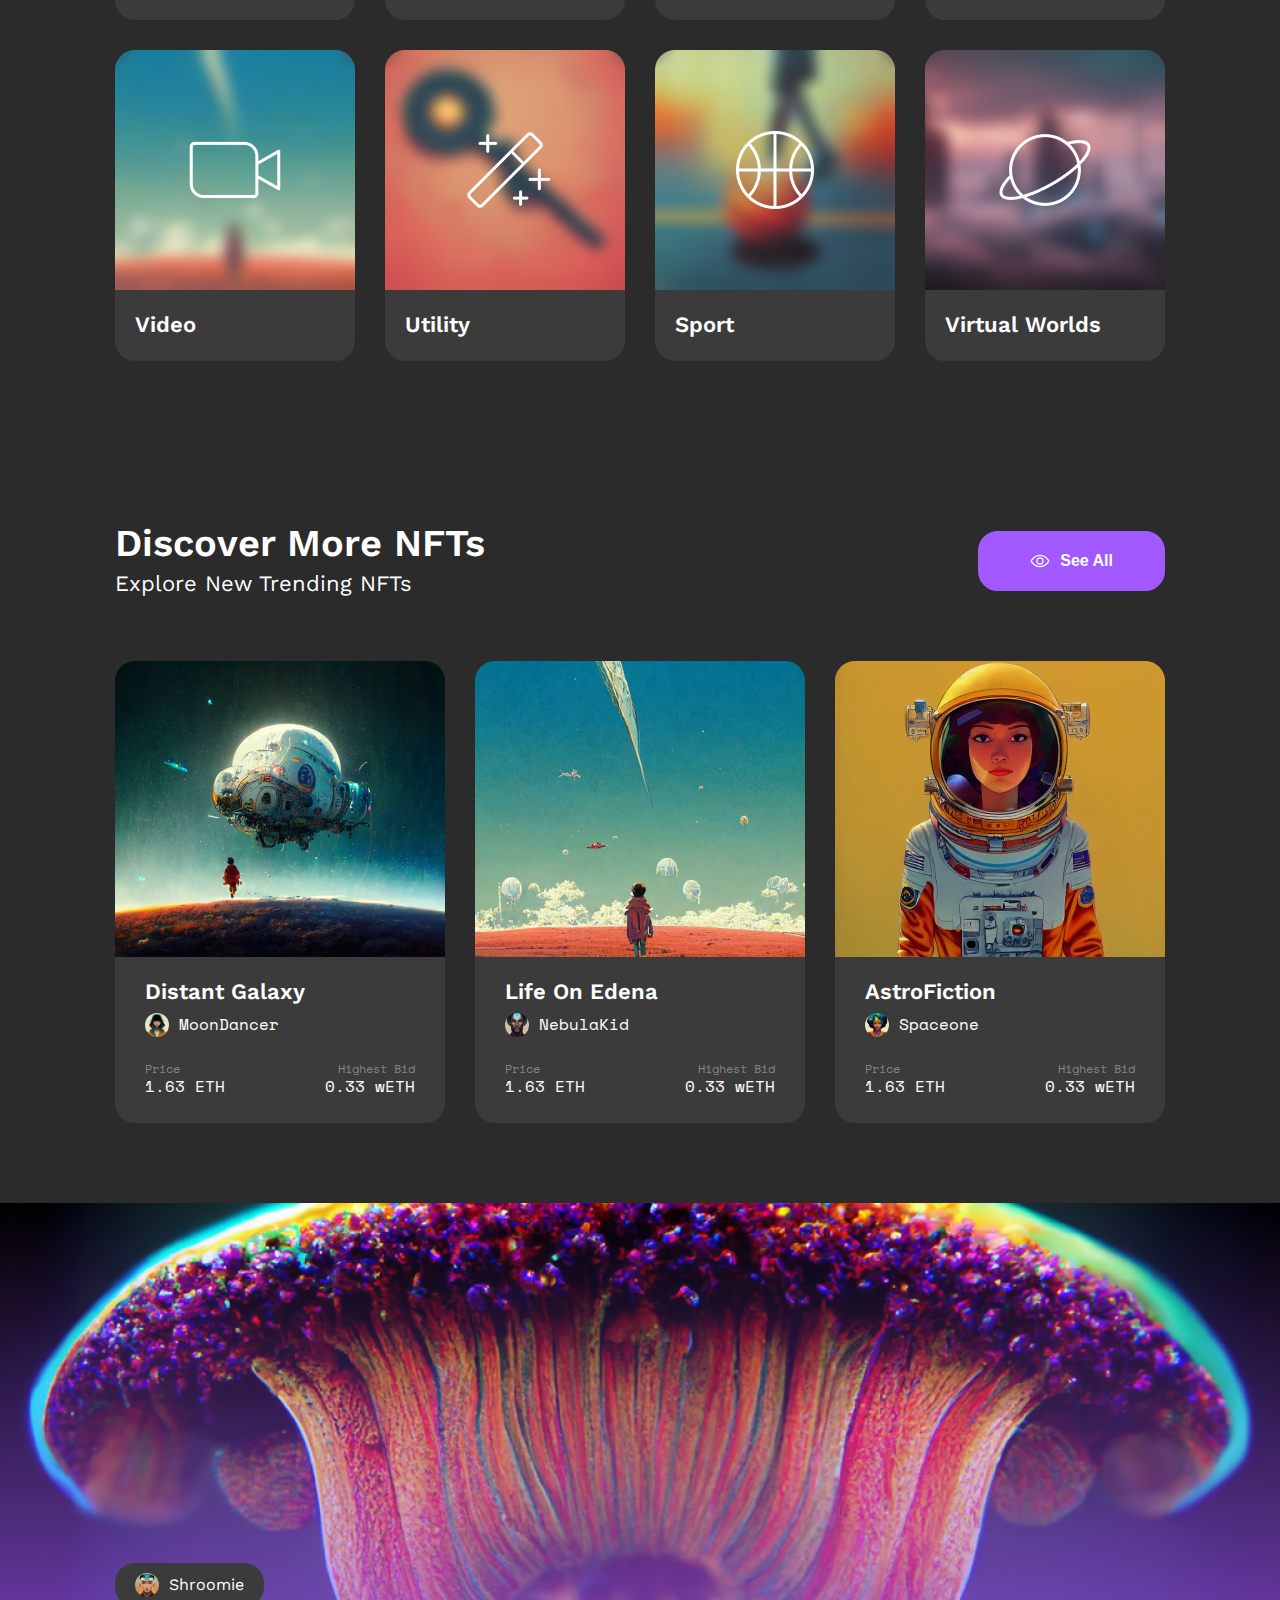
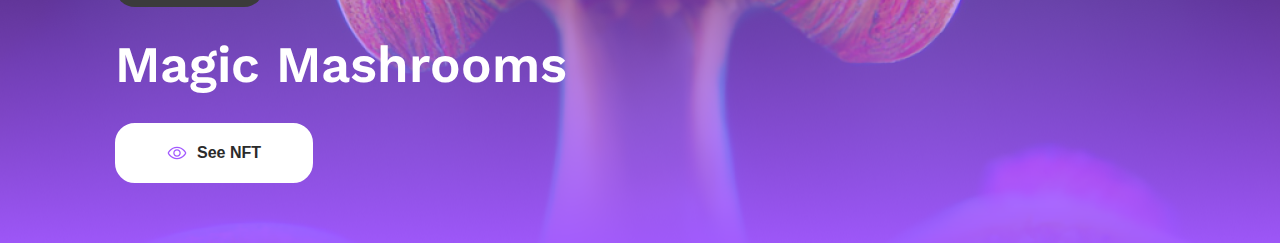
==== commit fefb9b66: "done:section6--homepage" ====
--- a/index.html
+++ b/index.html
@@ -507,6 +507,33 @@
         </div>
       </div>
     </section>
+    <section class="section6">
+      <div class="container">
+        <div class="magic">
+          <div class="magic__left">
+            <span>
+              <a href="./assets/pages/artist.html">
+                <img src="./assets/imgs/magicava.svg" alt="ava">
+                <h6>Shroomie</h6>
+              </a>
+            </span>
+            <h1>Magic Mashrooms</h1>
+            <button>
+              <a href="./assets/pages/nft.html">
+                <svg xmlns="http://www.w3.org/2000/svg" width="20" height="20" viewBox="0 0 20 20" fill="none">
+                  <path fill-rule="evenodd" clip-rule="evenodd" d="M2.83931 6.74556C4.3292 5.25567 6.66714 3.75 10 3.75C13.3329 3.75 15.6708 5.25567 17.1607 6.74556C17.9038 7.4887 18.4397 8.23076 18.7906 8.78809C18.9664 9.06724 19.0966 9.30146 19.184 9.4683C19.2277 9.55176 19.2608 9.61849 19.2835 9.66569C19.2949 9.6893 19.3037 9.70804 19.3099 9.72157L19.3174 9.7379L19.3197 9.74306L19.3206 9.74487L19.3209 9.74558C19.321 9.74588 19.3211 9.74616 18.75 10C19.3211 10.2538 19.321 10.2541 19.3209 10.2544L19.3206 10.2551L19.3197 10.2569L19.3174 10.2621L19.3099 10.2784C19.3037 10.292 19.2949 10.3107 19.2835 10.3343C19.2608 10.3815 19.2277 10.4482 19.184 10.5317C19.0966 10.6985 18.9664 10.9328 18.7906 11.2119C18.4397 11.7692 17.9038 12.5113 17.1607 13.2544C15.6708 14.7443 13.3329 16.25 10 16.25C6.66714 16.25 4.3292 14.7443 2.83931 13.2544C2.09617 12.5113 1.5603 11.7692 1.20939 11.2119C1.03362 10.9328 0.903373 10.6985 0.815984 10.5317C0.772267 10.4482 0.739205 10.3815 0.716476 10.3343C0.705109 10.3107 0.696319 10.292 0.690066 10.2784L0.682582 10.2621L0.680256 10.2569L0.679445 10.2551L0.679127 10.2544C0.678993 10.2541 0.678868 10.2538 1.25 10C0.678868 9.74616 0.678993 9.74588 0.679127 9.74558L0.679445 9.74487L0.680256 9.74306L0.682582 9.7379L0.690066 9.72157C0.696319 9.70804 0.705109 9.6893 0.716476 9.66569C0.739205 9.61849 0.772267 9.55176 0.815984 9.4683C0.903373 9.30146 1.03362 9.06724 1.20939 8.78809C1.5603 8.23076 2.09617 7.4887 2.83931 6.74556ZM1.25 10L0.678868 9.74616C0.607044 9.90777 0.607044 10.0922 0.678868 10.2538L1.25 10ZM1.94882 10C2.02235 10.1377 2.12794 10.3248 2.26718 10.5459C2.58033 11.0433 3.06008 11.7074 3.72319 12.3706C5.0458 13.6932 7.08286 15 10 15C12.9171 15 14.9542 13.6932 16.2768 12.3706C16.9399 11.7074 17.4197 11.0433 17.7328 10.5459C17.8721 10.3248 17.9777 10.1377 18.0512 10C17.9777 9.86227 17.8721 9.67524 17.7328 9.4541C17.4197 8.95674 16.9399 8.29255 16.2768 7.62944C14.9542 6.30683 12.9171 5 10 5C7.08286 5 5.0458 6.30683 3.72319 7.62944C3.06008 8.29255 2.58033 8.95674 2.26718 9.4541C2.12794 9.67524 2.02235 9.86227 1.94882 10ZM18.75 10L19.3211 10.2538C19.393 10.0922 19.393 9.90777 19.3211 9.74616L18.75 10Z" fill="#A259FF"/>
+                  <path fill-rule="evenodd" clip-rule="evenodd" d="M10 7.5C8.61929 7.5 7.5 8.61929 7.5 10C7.5 11.3807 8.61929 12.5 10 12.5C11.3807 12.5 12.5 11.3807 12.5 10C12.5 8.61929 11.3807 7.5 10 7.5ZM6.25 10C6.25 7.92893 7.92893 6.25 10 6.25C12.0711 6.25 13.75 7.92893 13.75 10C13.75 12.0711 12.0711 13.75 10 13.75C7.92893 13.75 6.25 12.0711 6.25 10Z" fill="#A259FF"/>
+                </svg>
+                <p>See NFT</p>
+              </a>
+            </button>
+          </div>
+          <div class="magic__right">
+            
+          </div>
+        </div>
+      </div>
+    </section>
   </main>
 
   <footer></footer>
--- a/assets/css/main.css
+++ b/assets/css/main.css
@@ -596,6 +596,113 @@
   font-weight: 400;
   line-height: 140%;
 }
+.section5 .discover__cards--left {
+  background-color: #3B3B3B;
+  border-radius: 20px;
+  display: flex;
+  align-items: center;
+  justify-content: space-between;
+  flex-direction: column;
+}
+.section5 .discover__cards--center {
+  background-color: #3B3B3B;
+  border-radius: 20px;
+  display: flex;
+  align-items: center;
+  justify-content: space-between;
+  flex-direction: column;
+}
+.section5 .discover__cards--right {
+  background-color: #3B3B3B;
+  border-radius: 20px;
+  display: flex;
+  align-items: center;
+  justify-content: space-between;
+  flex-direction: column;
+}
+
+.section6 {
+  background: url(/assets/imgs/magicbg.png);
+  background-repeat: no-repeat;
+  background-size: cover;
+}
+.section6 .magic {
+  width: 100%;
+  padding: 360px 0px 60px 0px;
+  display: flex;
+  align-items: center;
+  justify-content: space-between;
+}
+.section6 .magic__left {
+  display: flex;
+  align-items: center;
+  justify-content: space-between;
+  flex-direction: column;
+  align-items: start;
+}
+.section6 .magic__left span {
+  background-color: #3B3B3B;
+  border-radius: 20px;
+}
+.section6 .magic__left span a {
+  display: flex;
+  align-items: center;
+  justify-content: space-between;
+  gap: 10px;
+  padding: 10px 20px;
+}
+.section6 .magic__left span a h6 {
+  color: #FFF;
+  font-size: 16px;
+  font-style: normal;
+  font-weight: 400;
+  line-height: 140%; /* 22.4px */
+}
+.section6 .magic__left h1 {
+  padding-top: 30px;
+  color: #FFF;
+  font-size: 51px;
+  font-style: normal;
+  font-weight: 600;
+  line-height: 110%;
+  text-transform: capitalize;
+}
+.section6 .magic__left button {
+  margin-top: 30px;
+  height: 60px;
+  display: flex;
+  align-items: center;
+  justify-content: center;
+  gap: 12px;
+  background-color: #A259FF;
+  border: 2px solid #A259FF;
+  border-radius: 20px;
+  transition: 300ms;
+  background: #fff;
+  border: 2px solid #fff;
+}
+.section6 .magic__left button:hover {
+  border: 2px solid #A259FF;
+  background-color: transparent;
+}
+.section6 .magic__left button:hover {
+  border: 2px solid #fff;
+}
+.section6 .magic__left button a {
+  display: flex;
+  align-items: center;
+  justify-content: space-between;
+  padding: 0 50px;
+  gap: 10px;
+}
+.section6 .magic__left button a p {
+  color: #2B2B2B;
+  text-align: center;
+  font-size: 16px;
+  font-style: normal;
+  font-weight: 600;
+  line-height: 140%;
+}
 
 header {
   background-color: #2B2B2B;
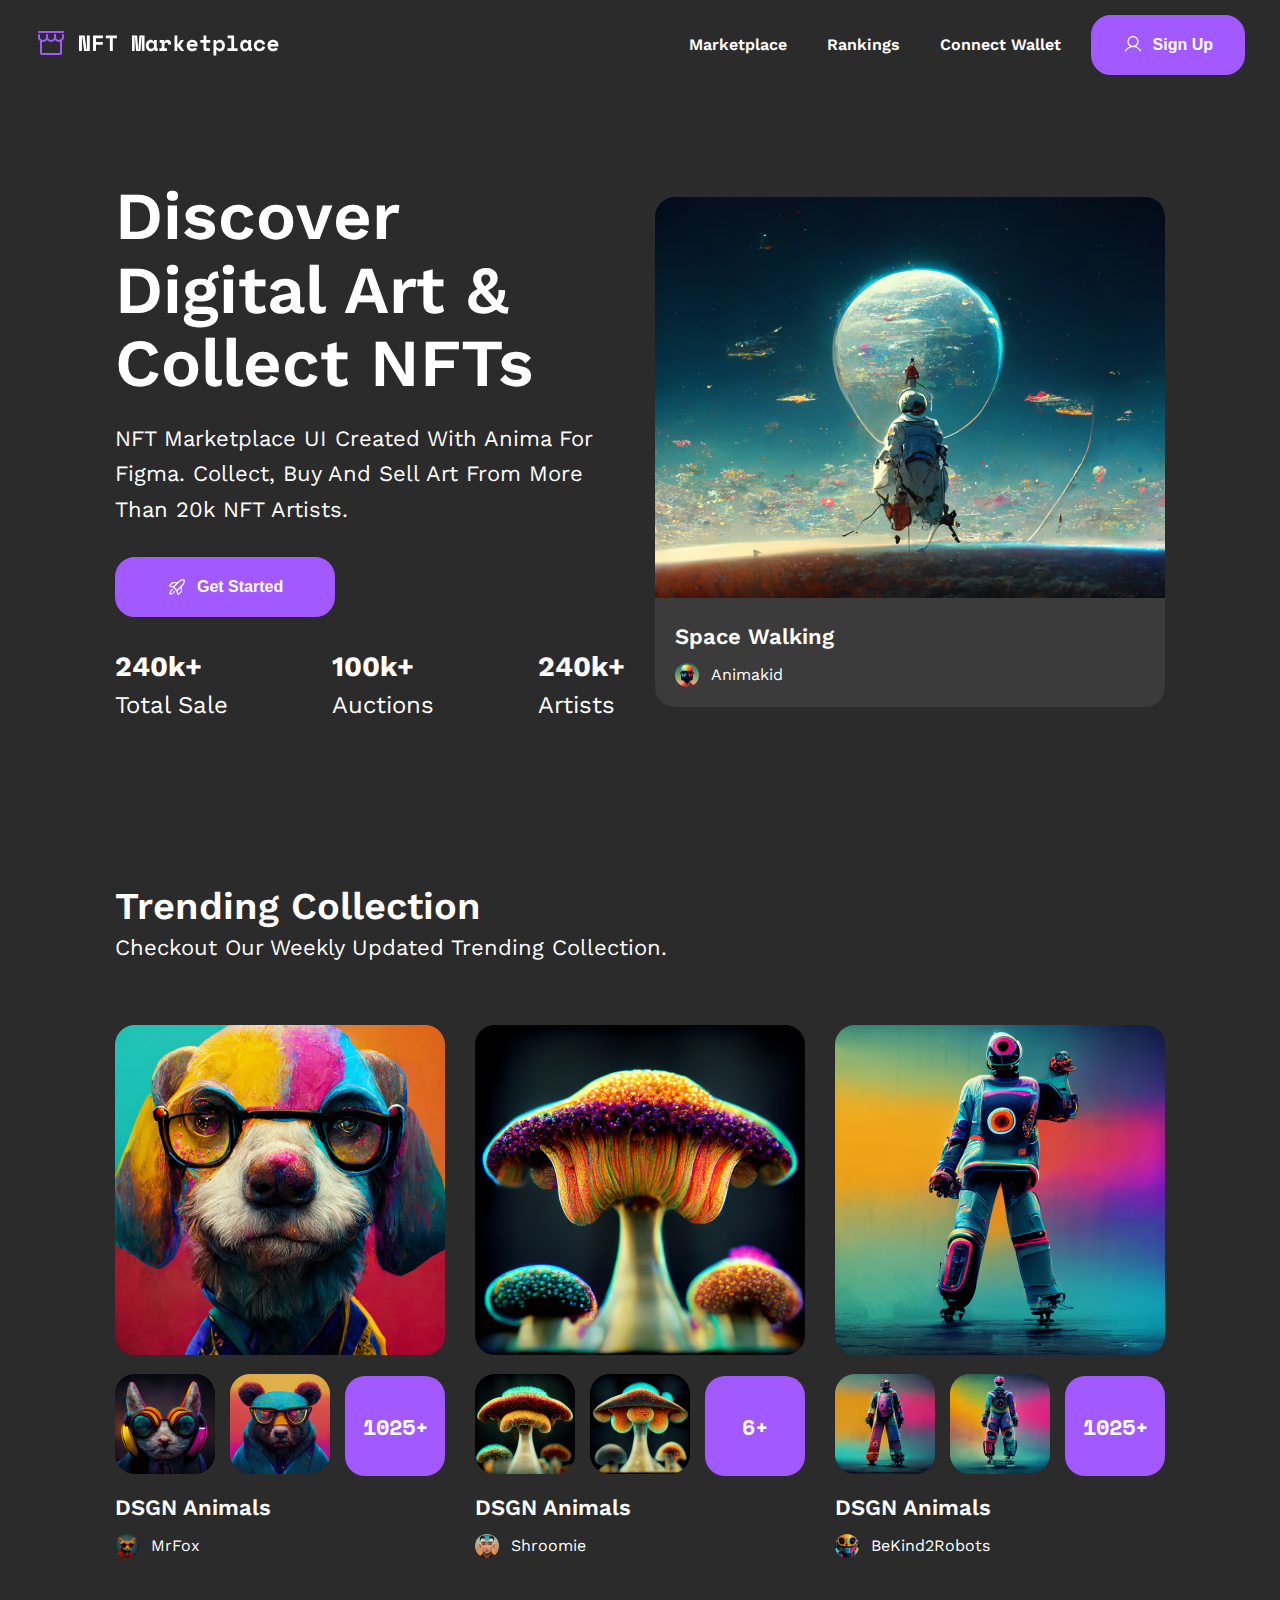
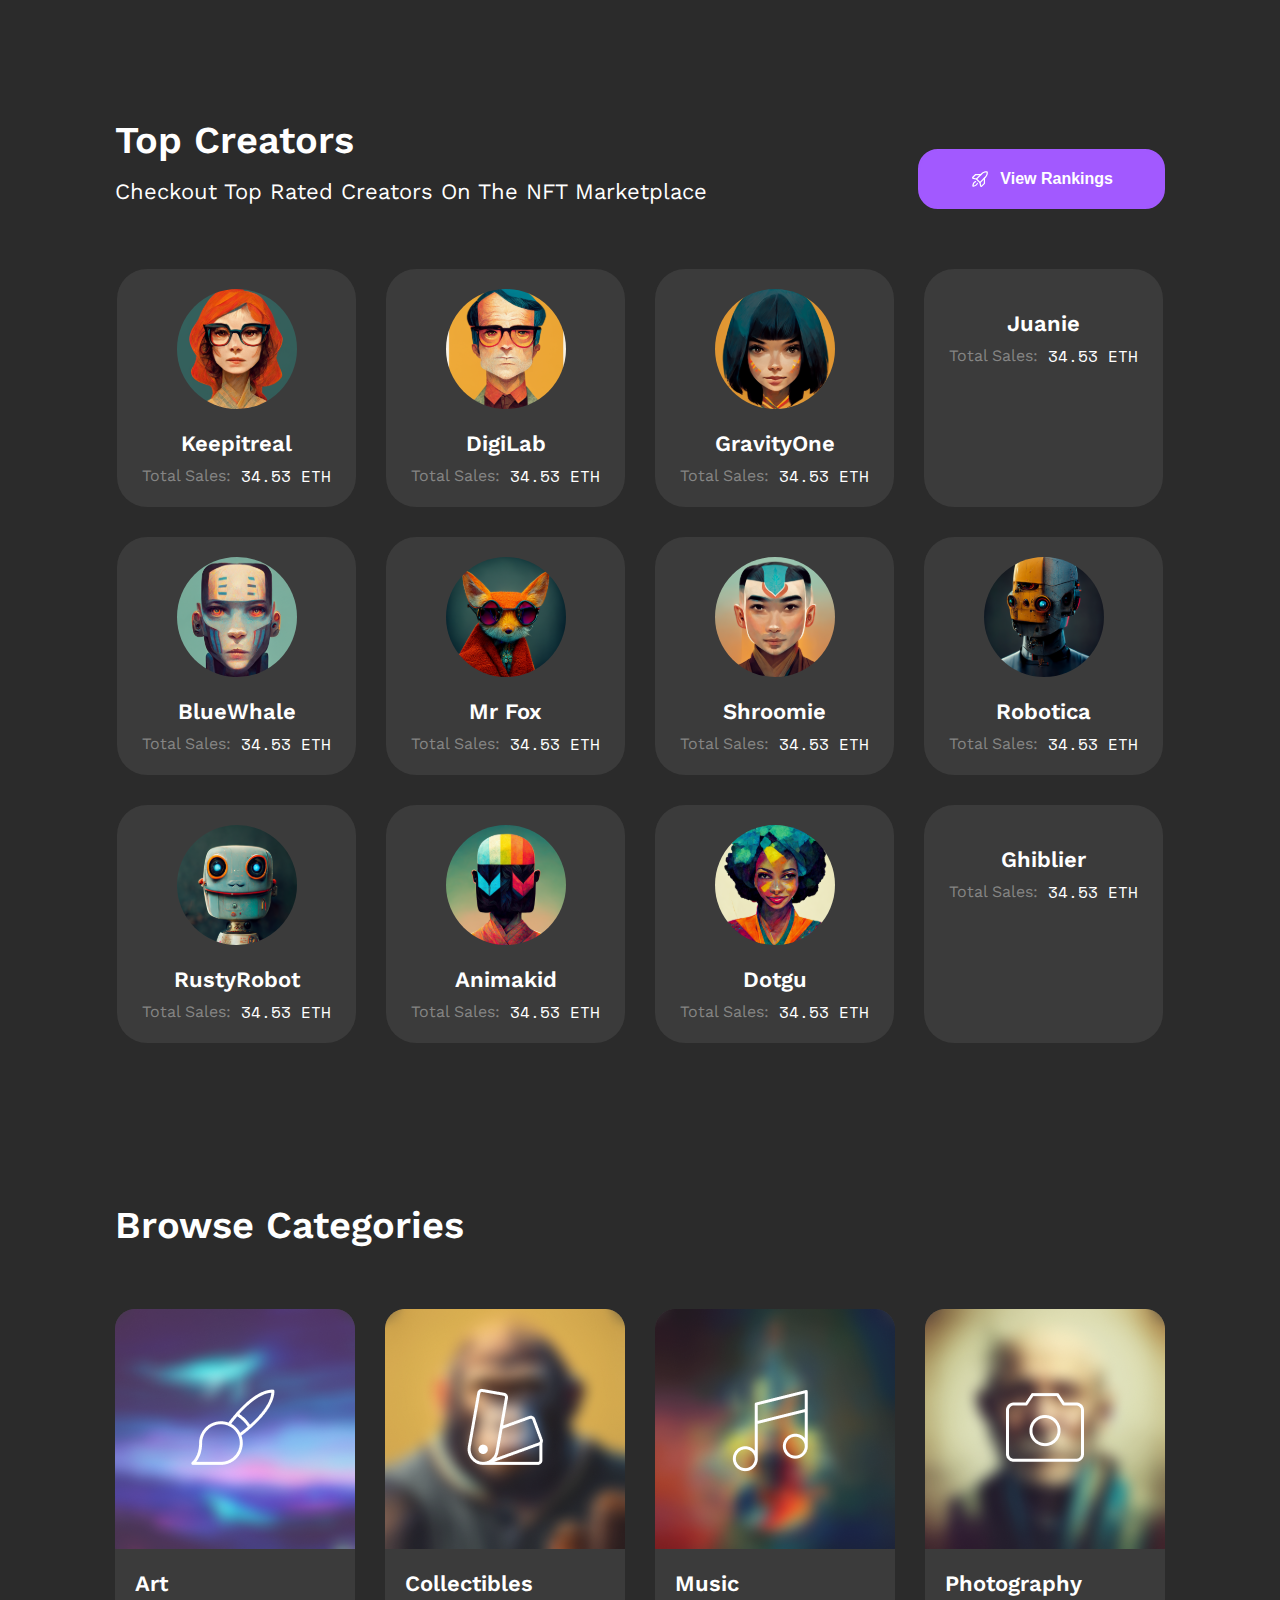
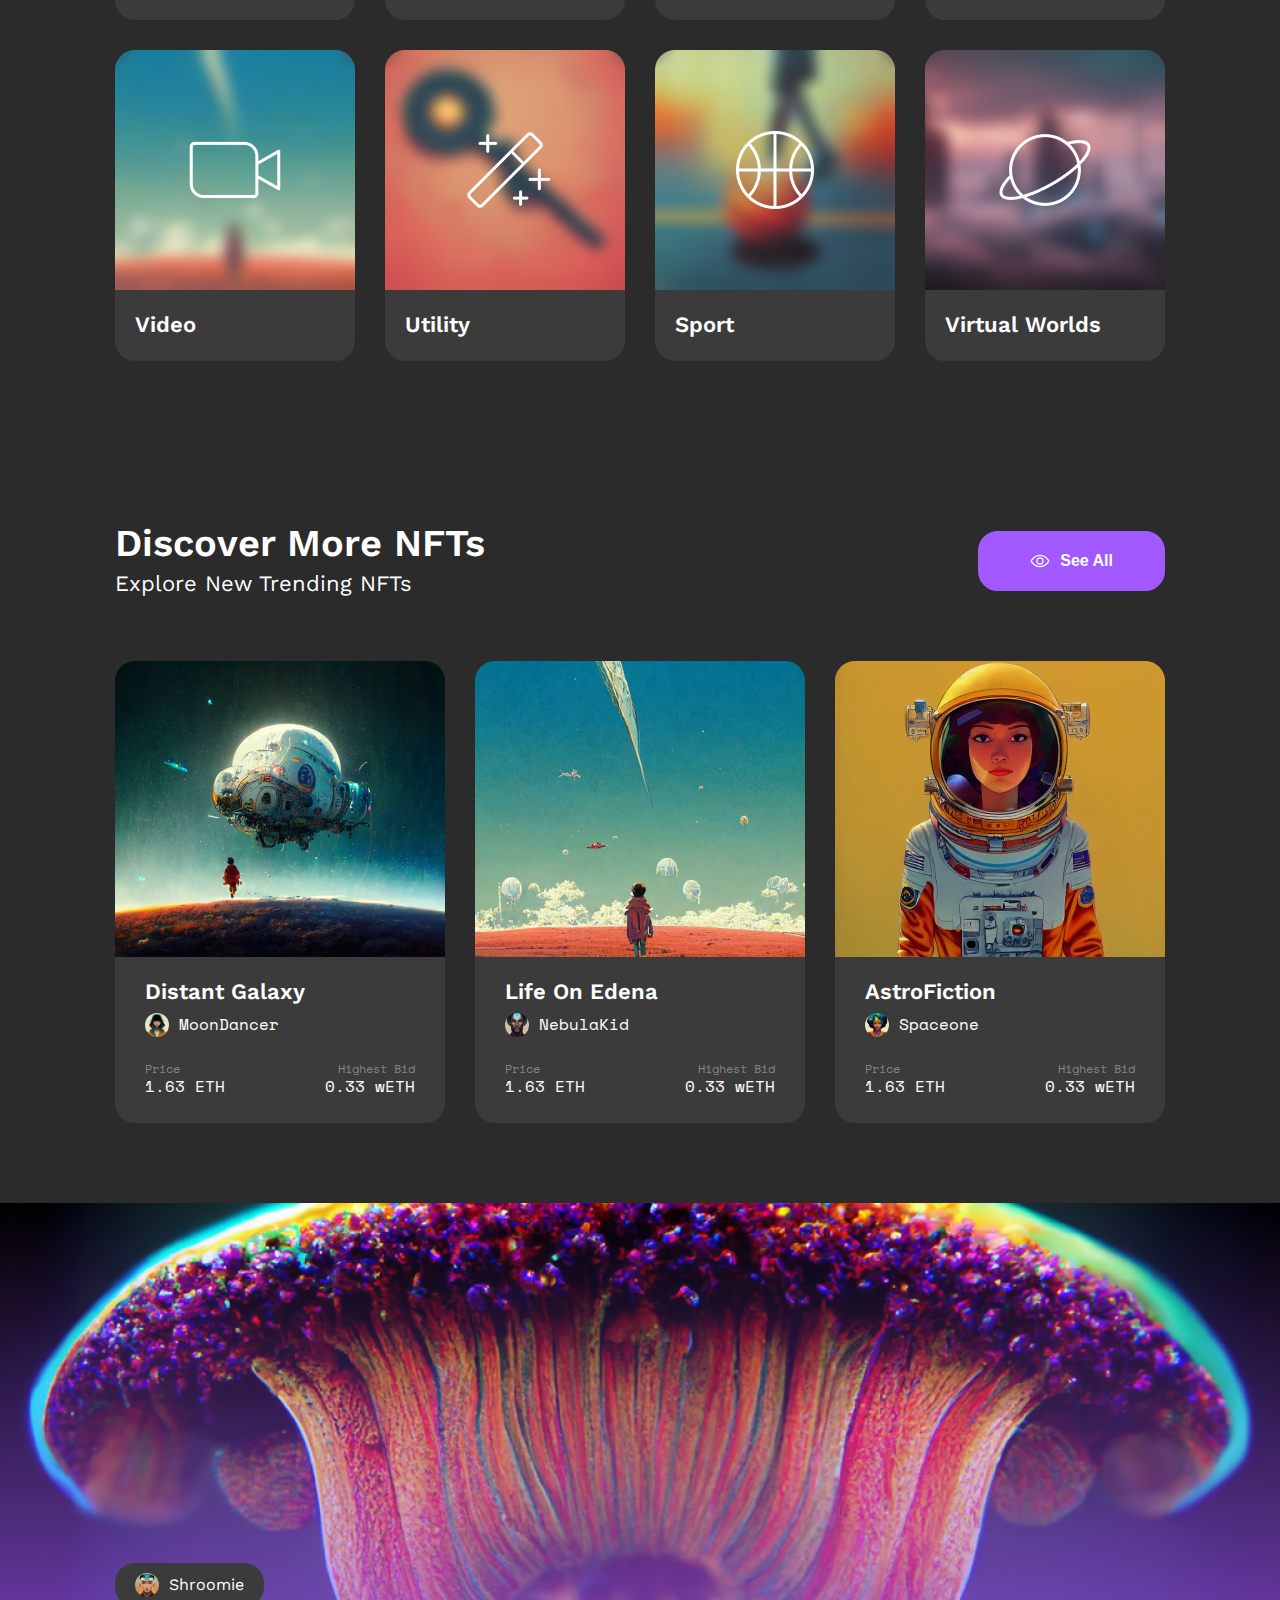
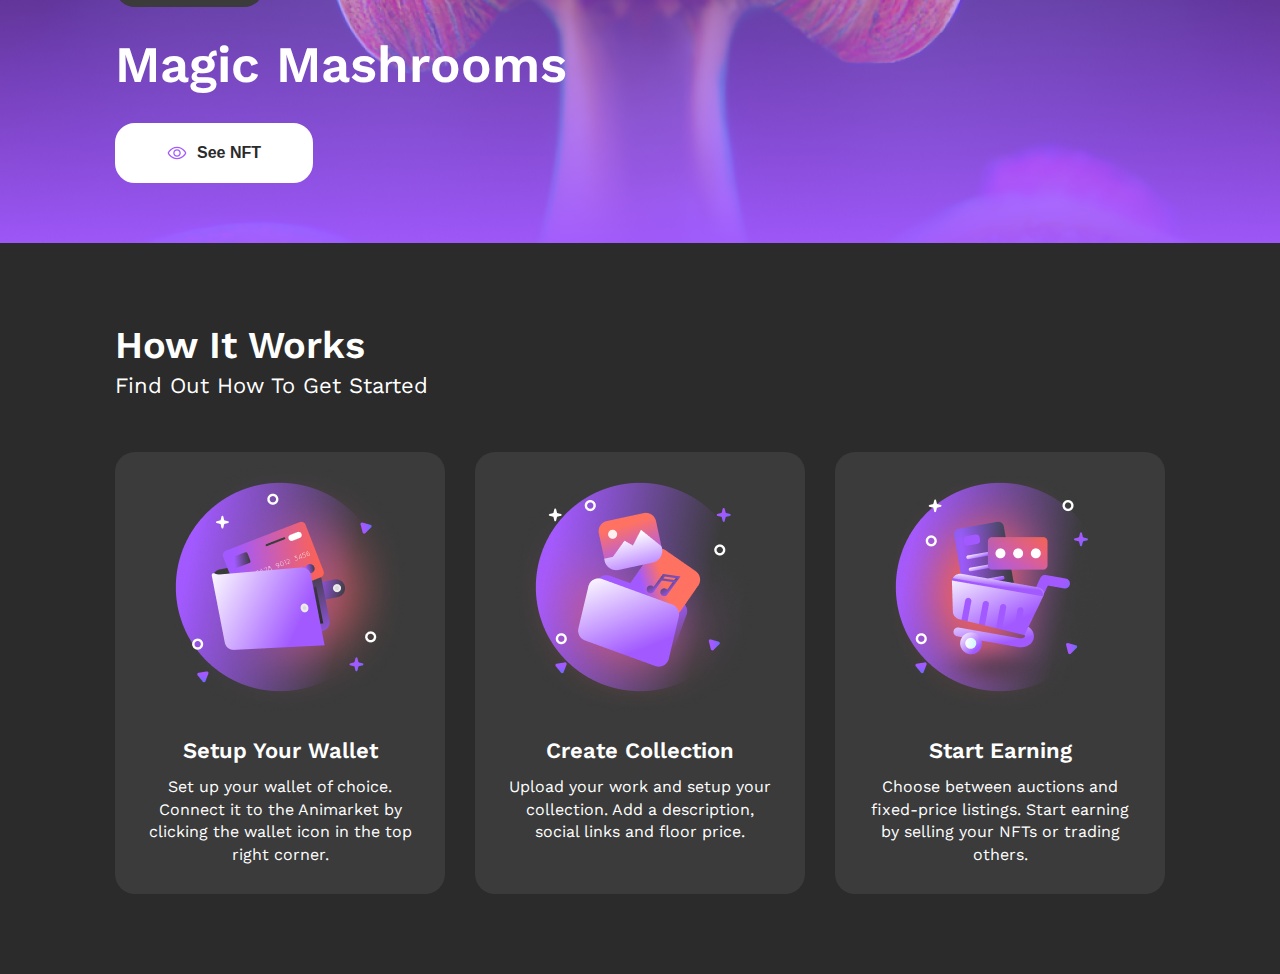
==== commit d6b87d7b: "done:section7 home page" ====
--- a/index.html
+++ b/index.html
@@ -534,6 +534,45 @@
         </div>
       </div>
     </section>
+    <section class="section7">
+      <div class="container">
+        <div class="howworks">
+          <div class="howworks__caption">
+            <h3>How it works</h3>
+            <p>Find out how to get started</p>
+          </div>
+          <div class="howworks__cards">
+            <div class="howworks__cards--all">
+              <div class="howworks__cards--all__top">
+                <img src="./assets/imgs/howworksleft.png" alt="">
+              </div>
+              <div class="howworks__cards--all__bottom">
+                <h1>Setup Your wallet</h1>
+                <p>Set up your wallet of choice. Connect it to the Animarket by clicking the wallet icon in the top right corner.</p>
+              </div>
+            </div>
+            <div class="howworks__cards--all">
+              <div class="howworks__cards--all__top">
+                <img src="./assets/imgs/howworkscenter.png" alt="">
+              </div>
+              <div class="howworks__cards--all__bottom">
+                <h1>Create Collection</h1>
+                <p>Upload your work and setup your collection. Add a description, social links and floor price.</p>
+              </div>
+            </div>
+            <div class="howworks__cards--all">
+              <div class="howworks__cards--all__top">
+                <img src="./assets/imgs/howworksright.png" alt="">
+              </div>
+              <div class="howworks__cards--all__bottom">
+                <h1>Start Earning</h1>
+                <p>Choose between auctions and fixed-price listings. Start earning by selling your NFTs or trading others.</p>
+              </div>
+            </div>
+          </div>
+        </div>
+      </div>
+    </section>
   </main>
 
   <footer></footer>
--- a/assets/css/main.css
+++ b/assets/css/main.css
@@ -704,6 +704,78 @@
   line-height: 140%;
 }
 
+.section7 {
+  padding: 80px 0px;
+  background-color: #2B2B2B;
+}
+.section7 .howworks {
+  display: flex;
+  align-items: center;
+  justify-content: space-between;
+  flex-direction: column;
+}
+.section7 .howworks__caption {
+  width: 100%;
+  display: flex;
+  align-items: center;
+  justify-content: space-between;
+  flex-direction: column;
+  align-items: start;
+}
+.section7 .howworks__caption h3 {
+  color: #FFF;
+  font-size: 38px;
+  font-style: normal;
+  font-weight: 600;
+  line-height: 120%;
+  text-transform: capitalize;
+}
+.section7 .howworks__caption p {
+  color: #FFF;
+  font-size: 22px;
+  font-style: normal;
+  font-weight: 400;
+  line-height: 160%;
+  text-transform: capitalize;
+}
+.section7 .howworks__cards {
+  padding-top: 48px;
+  width: 100%;
+  display: grid;
+  grid-template-columns: repeat(3, 1fr);
+  gap: 30px;
+}
+.section7 .howworks__cards--all {
+  padding: 10px 30px 30px;
+  background-color: #3B3B3B;
+  display: flex;
+  align-items: center;
+  justify-content: space-between;
+  flex-direction: column;
+  border-radius: 20px;
+}
+.section7 .howworks__cards--all__bottom h1 {
+  margin-top: 20px;
+  color: #FFF;
+  text-align: center;
+  font-size: 22px;
+  font-style: normal;
+  font-weight: 600;
+  line-height: 140%;
+  text-transform: capitalize;
+}
+.section7 .howworks__cards--all__bottom p {
+  margin-top: 10px;
+  width: 270px;
+  height: 88px;
+  color: #FFF;
+  text-align: center;
+  font-size: 16px;
+  font-style: normal;
+  font-weight: 400;
+  line-height: 140%;
+}
+
 header {
   background-color: #2B2B2B;
   width: 100%;
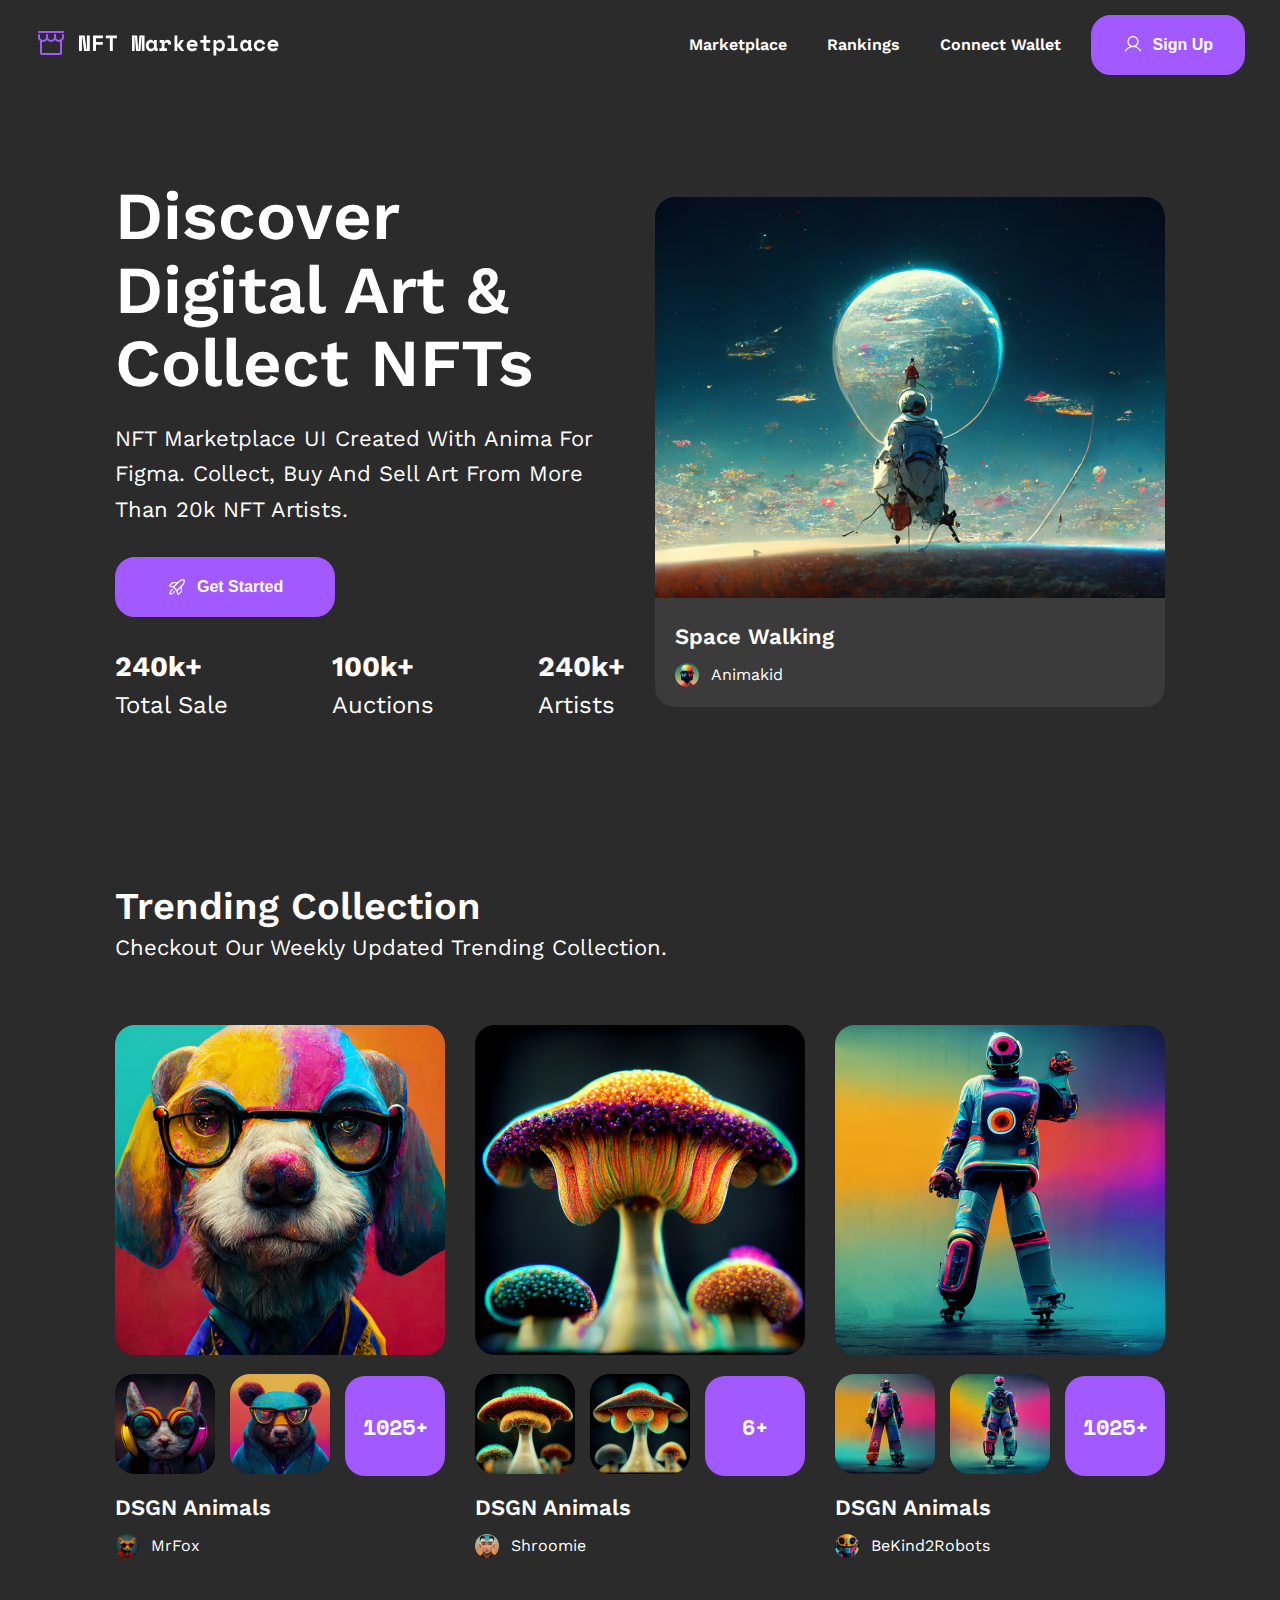
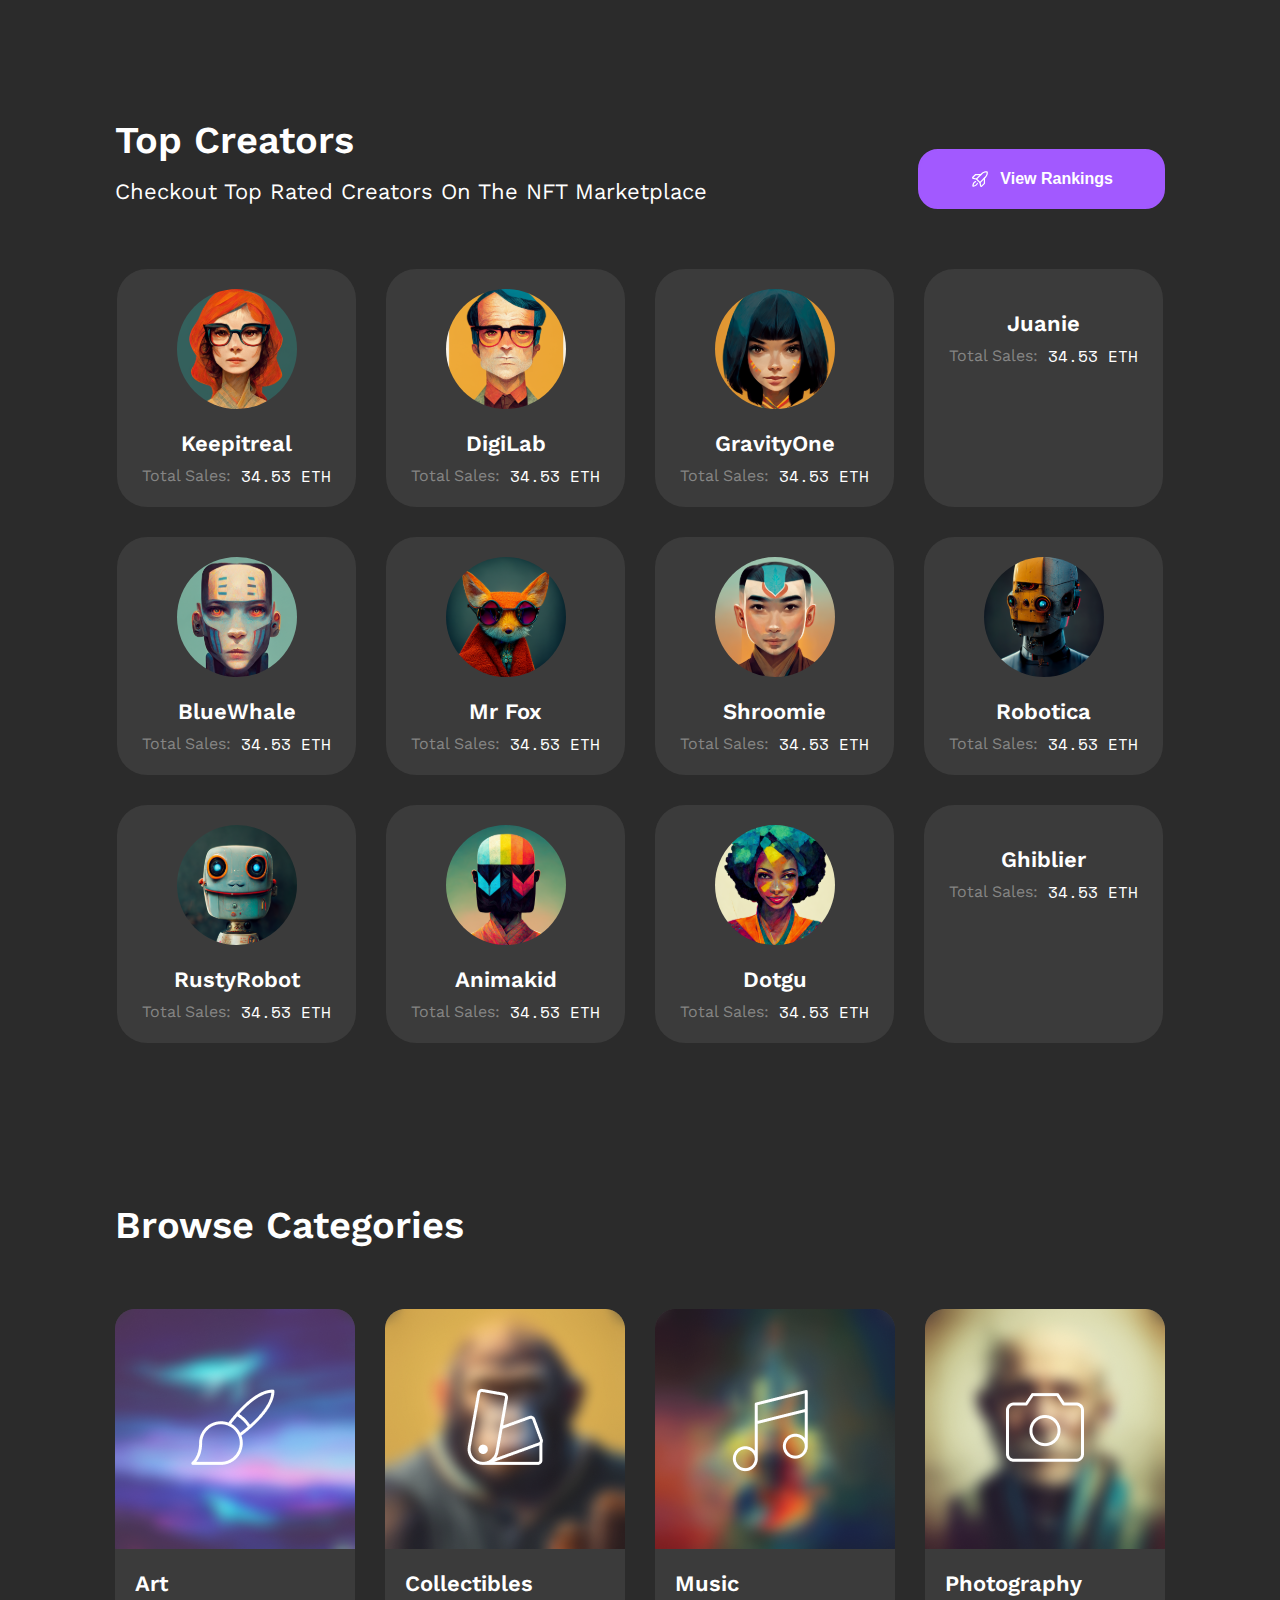
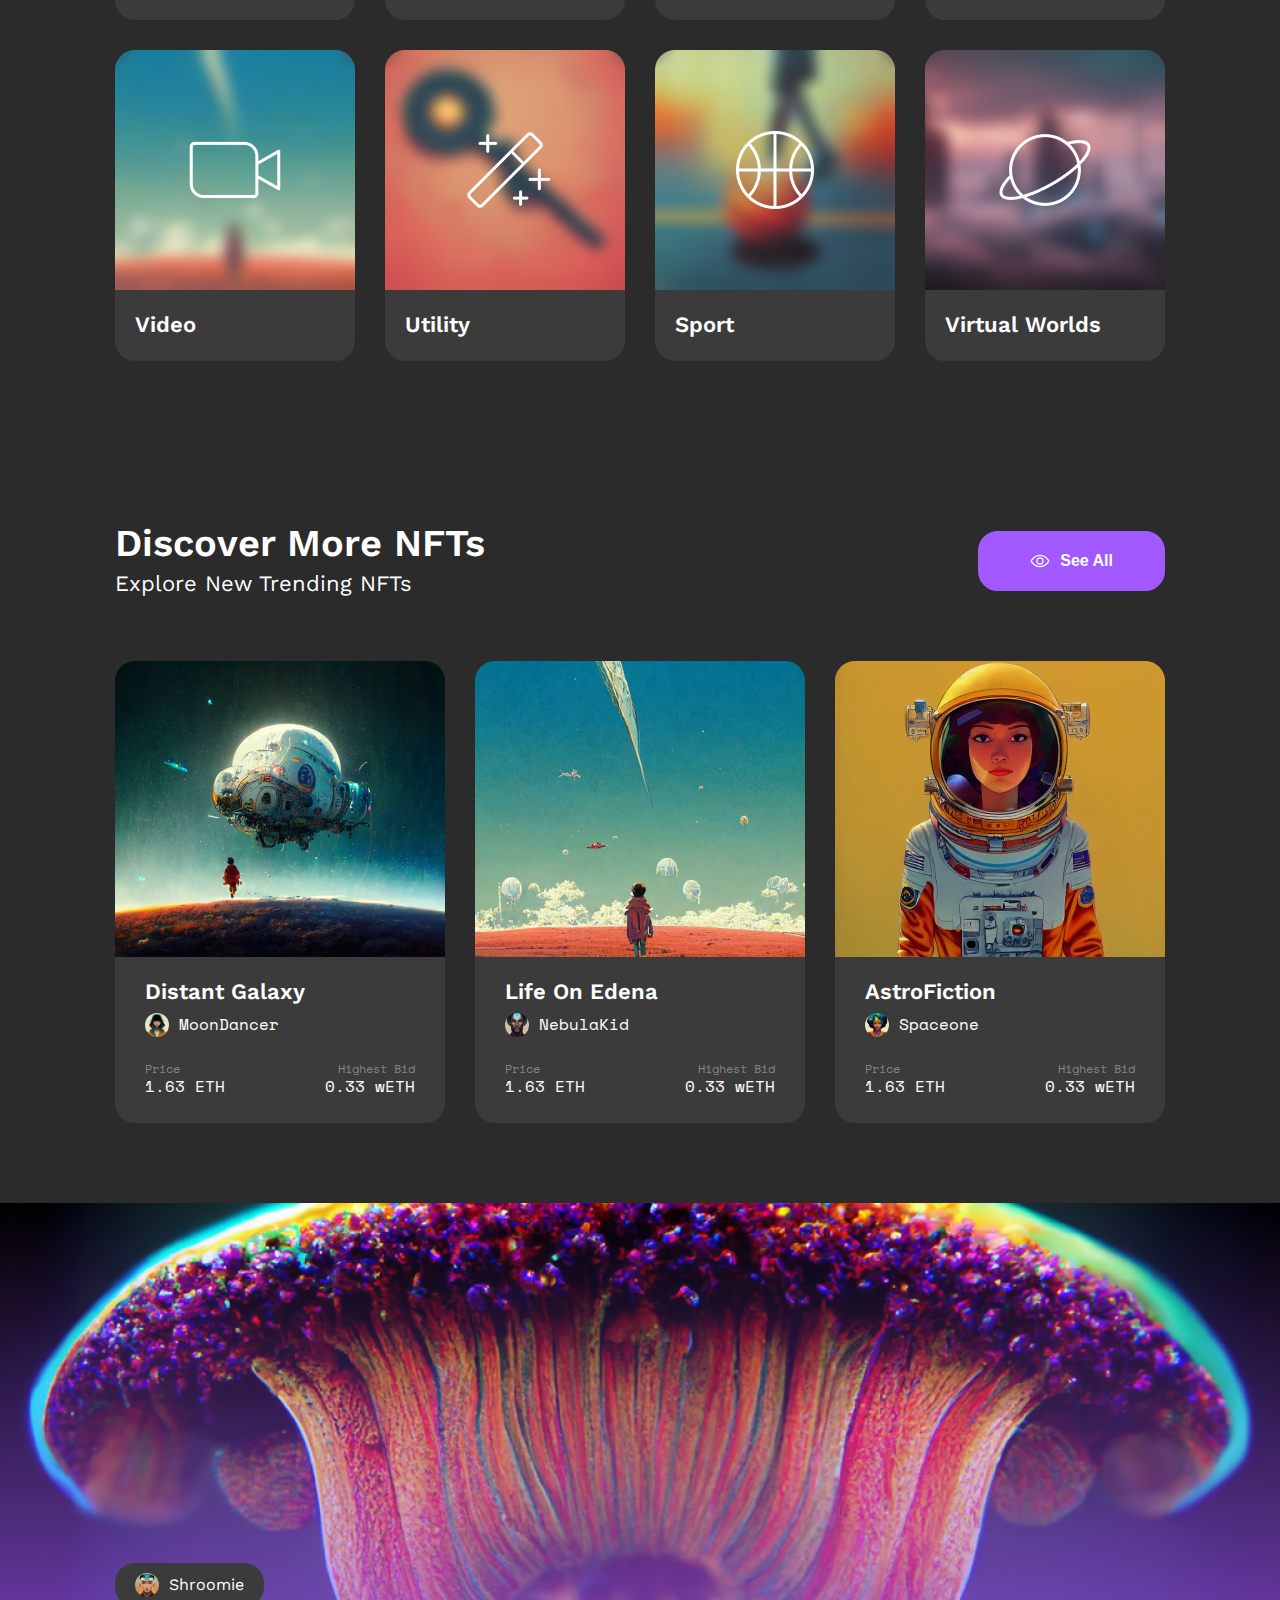
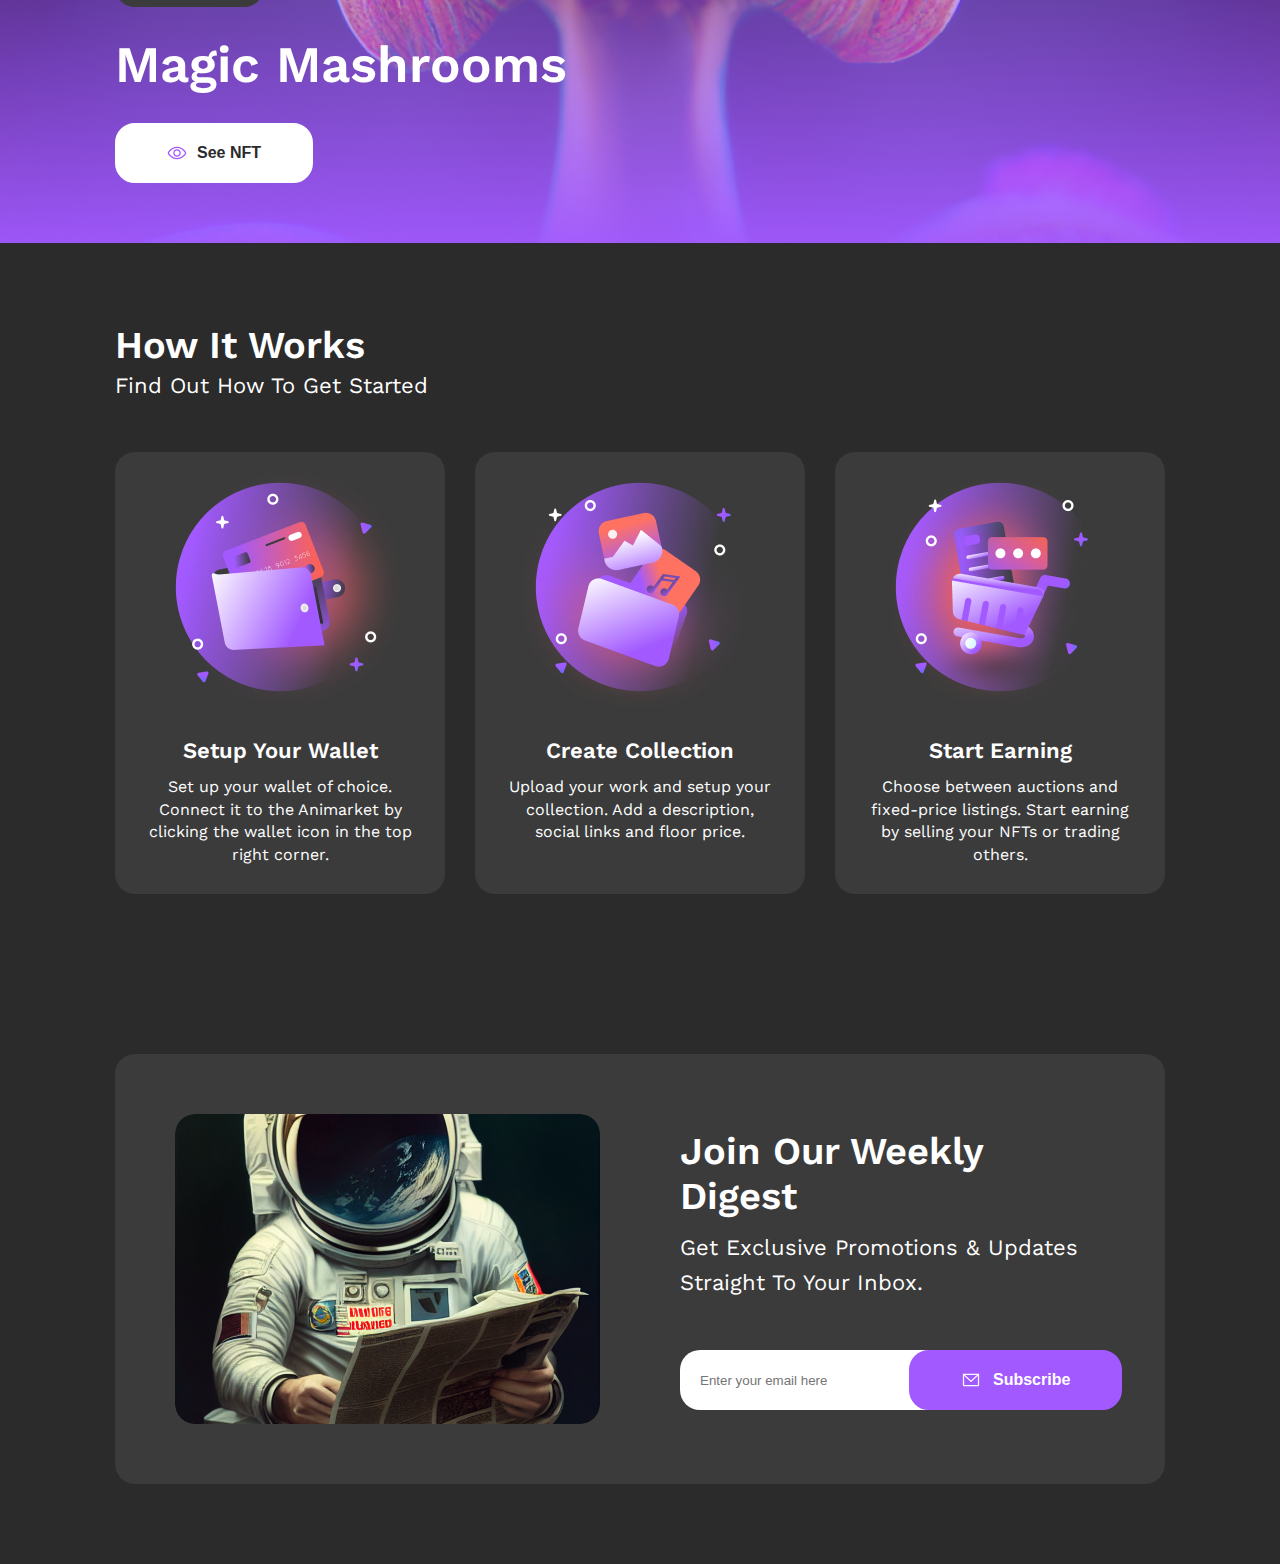
==== commit a4ec6432: "done:section8-homepage" ====
--- a/index.html
+++ b/index.html
@@ -573,6 +573,32 @@
         </div>
       </div>
     </section>
+    <section class="section8">
+      <div class="container">
+        <div class="subscribe">
+          <div class="subscribe__left">
+          </div>
+          <div class="subscribe__right">
+            <div>
+              <h5>Join our weekly digest</h5>
+              <p>Get exclusive promotions & updates straight to your inbox.</p>
+            </div>
+            <form>
+              <input type="text" placeholder="Enter your email here">
+              <button>
+                <a href="./assets/pages/account.html">
+                  <svg xmlns="http://www.w3.org/2000/svg" width="20" height="20" viewBox="0 0 20 20" fill="none">
+                    <path fill-rule="evenodd" clip-rule="evenodd" d="M1.875 4.375C1.875 4.02982 2.15482 3.75 2.5 3.75H17.5C17.8452 3.75 18.125 4.02982 18.125 4.375V15C18.125 15.3315 17.9933 15.6495 17.7589 15.8839C17.5245 16.1183 17.2065 16.25 16.875 16.25H3.125C2.79348 16.25 2.47554 16.1183 2.24112 15.8839C2.0067 15.6495 1.875 15.3315 1.875 15V4.375ZM3.125 5V15H16.875V5H3.125Z" fill="white"/>
+                    <path fill-rule="evenodd" clip-rule="evenodd" d="M2.03928 3.95268C2.27253 3.69823 2.66788 3.68104 2.92233 3.91428L10 10.4021L17.0777 3.91428C17.3321 3.68104 17.7275 3.69823 17.9607 3.95268C18.194 4.20713 18.1768 4.60248 17.9223 4.83573L10.4223 11.7107C10.1834 11.9298 9.81663 11.9298 9.57768 11.7107L2.07768 4.83573C1.82323 4.60248 1.80604 4.20713 2.03928 3.95268Z" fill="white"/>
+                  </svg>
+                  <p>Subscribe</p>
+                </a>
+              </button>
+            </form>
+          </div>
+        </div>
+      </div>
+    </section>
   </main>
 
   <footer></footer>
--- a/assets/css/main.css
+++ b/assets/css/main.css
@@ -776,6 +776,110 @@
   line-height: 140%;
 }
 
+.section8 {
+  padding: 80px 0;
+  background-color: #2B2B2B;
+}
+.section8 .subscribe {
+  border-radius: 20px;
+  width: 100%;
+  padding: 60px;
+  background-color: #3B3B3B;
+  display: flex;
+  align-items: center;
+  justify-content: space-between;
+  gap: 80px;
+}
+.section8 .subscribe__left {
+  width: 425px;
+  height: 310px;
+  background-image: url(../../../../assets/imgs/subscribebg.png);
+  background-size: cover;
+  border-radius: 20px;
+}
+.section8 .subscribe__right {
+  display: flex;
+  align-items: center;
+  justify-content: space-between;
+  flex-direction: column;
+  width: 425px;
+  align-items: start;
+}
+.section8 .subscribe__right div {
+  display: flex;
+  align-items: center;
+  justify-content: space-between;
+  flex-direction: column;
+}
+.section8 .subscribe__right div h5 {
+  color: #FFF;
+  font-size: 38px;
+  font-style: normal;
+  font-weight: 600;
+  line-height: 120%;
+  text-transform: capitalize;
+}
+.section8 .subscribe__right div p {
+  width: 100%;
+  padding-top: 10px;
+  color: #FFF;
+  font-size: 22px;
+  font-style: normal;
+  font-weight: 400;
+  line-height: 160%;
+  text-transform: capitalize;
+}
+.section8 .subscribe__right form {
+  margin-top: 50px;
+  background-color: #FFF;
+  display: flex;
+  align-items: center;
+  justify-content: space-between;
+  width: 100%;
+  border-radius: 20px;
+}
+.section8 .subscribe__right form input {
+  border-radius: 20px;
+  padding: 16px 32px 16px 20px;
+  outline: none;
+  border: none;
+}
+.section8 .subscribe__right form button {
+  height: 60px;
+  display: flex;
+  align-items: center;
+  justify-content: center;
+  gap: 12px;
+  background-color: #A259FF;
+  border: 2px solid #A259FF;
+  border-radius: 20px;
+  transition: 300ms;
+}
+.section8 .subscribe__right form button:hover {
+  border: 2px solid #A259FF;
+  background-color: transparent;
+}
+.section8 .subscribe__right form button:hover {
+  background-color: #2B2B2B;
+  border: 2px solid #2B2B2B;
+}
+.section8 .subscribe__right form button a {
+  width: 100%;
+  height: 100%;
+  padding: 0 50px;
+  display: flex;
+  align-items: center;
+  justify-content: space-between;
+  gap: 12px;
+}
+.section8 .subscribe__right form button a p {
+  color: #FFF;
+  font-size: 16px;
+  font-style: normal;
+  font-weight: 600;
+  line-height: 140%;
+}
+
 header {
   background-color: #2B2B2B;
   width: 100%;
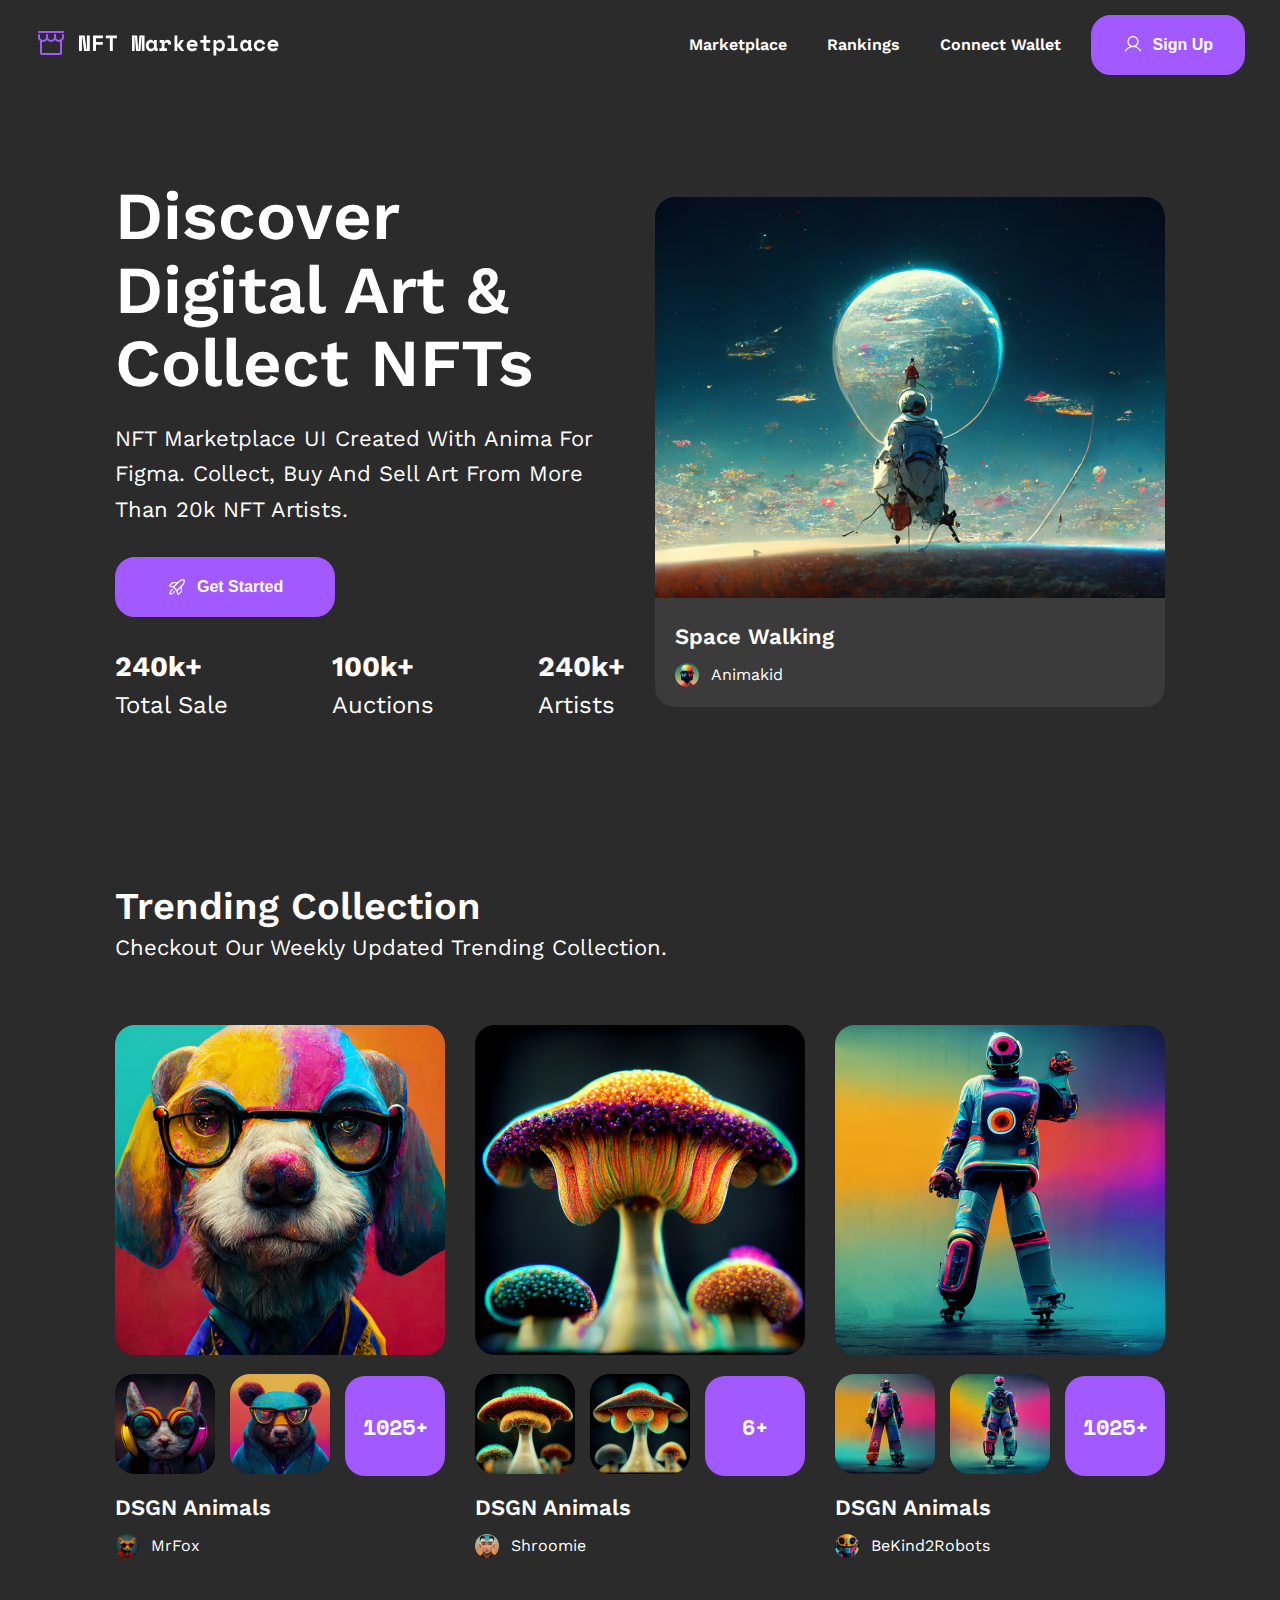
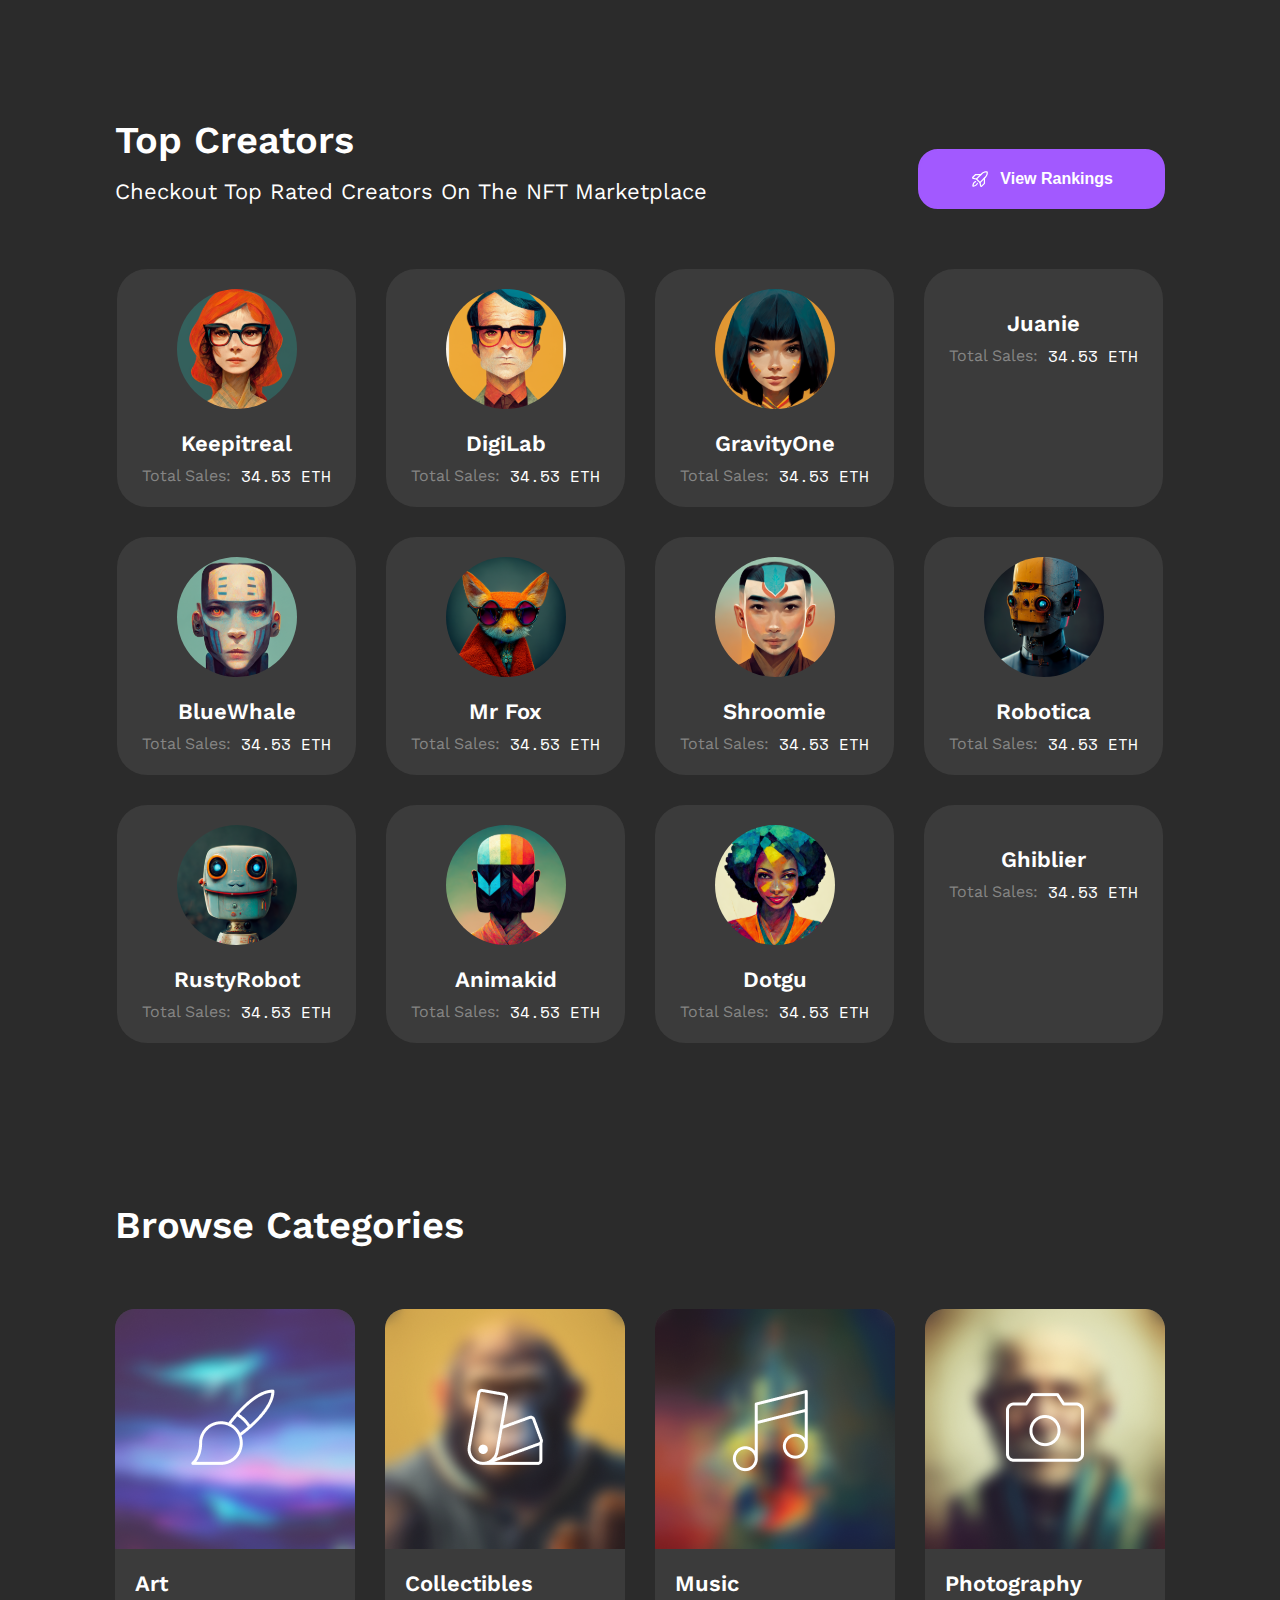
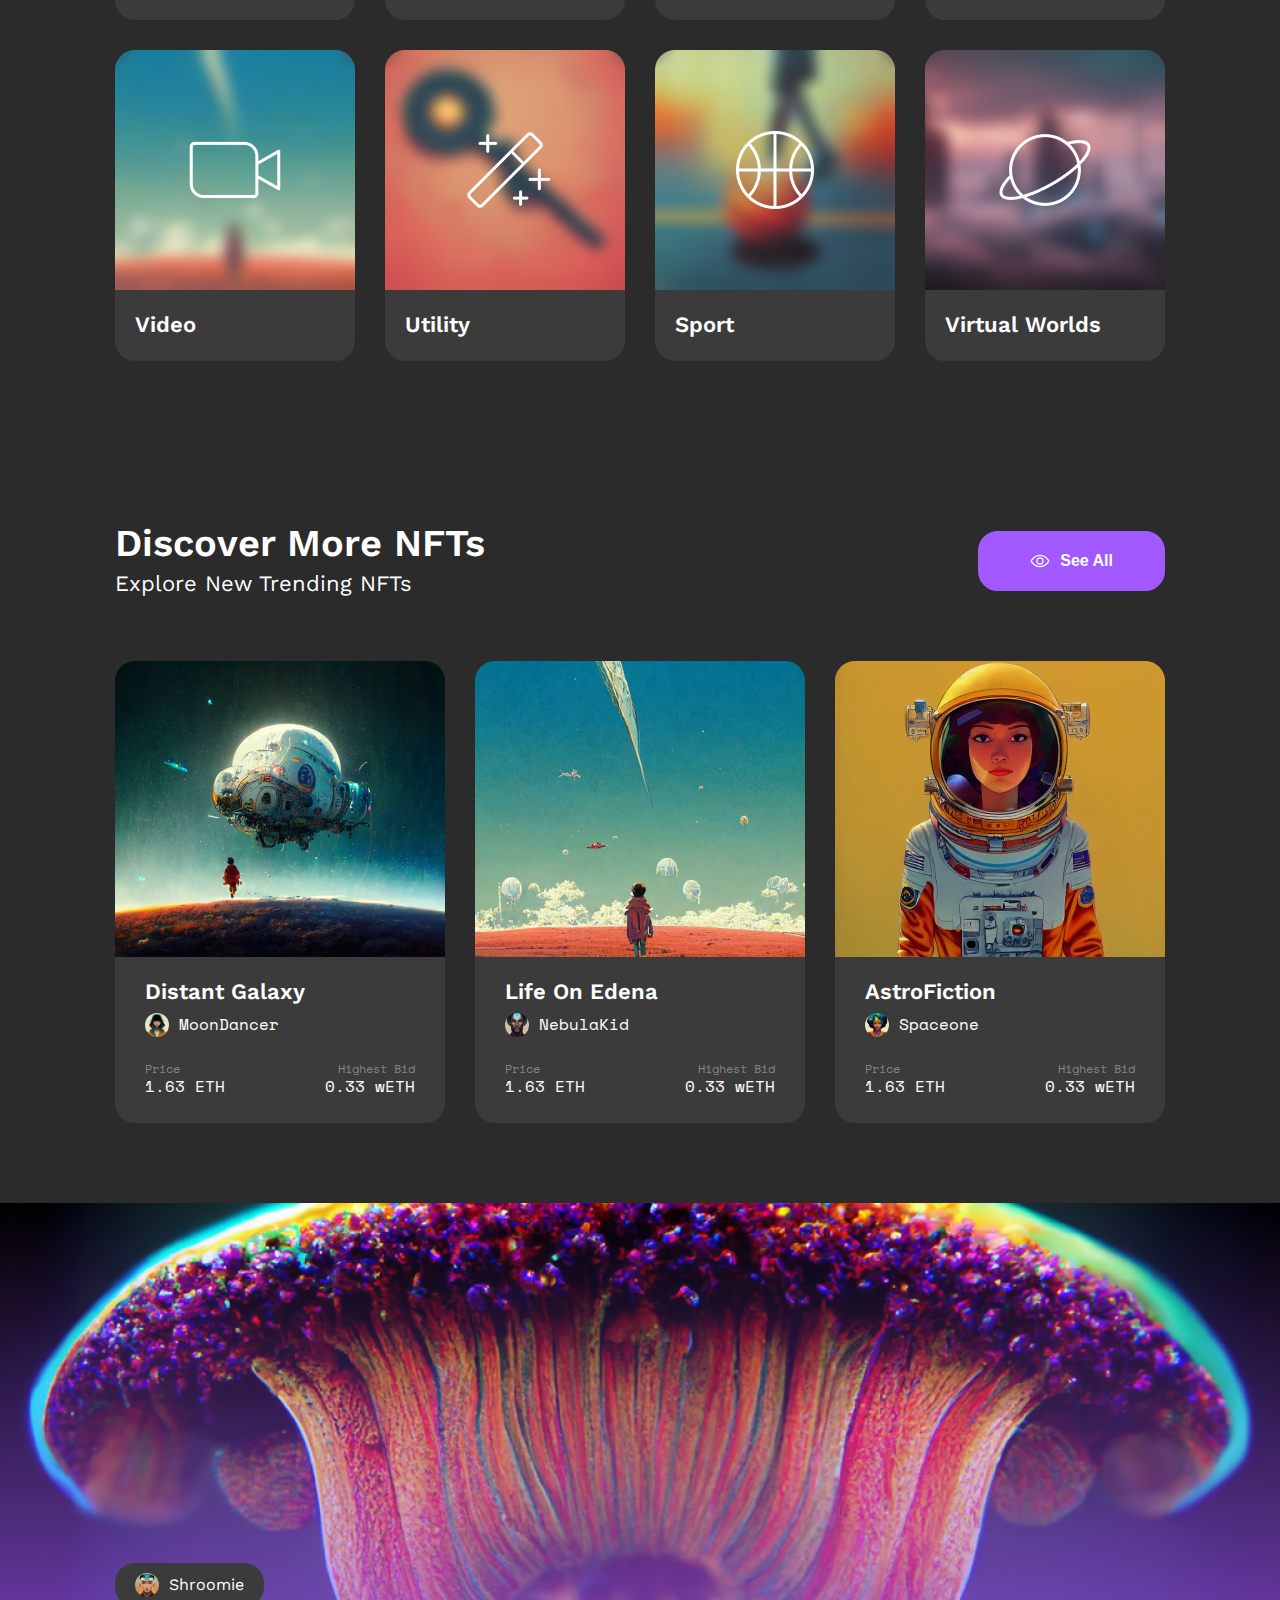
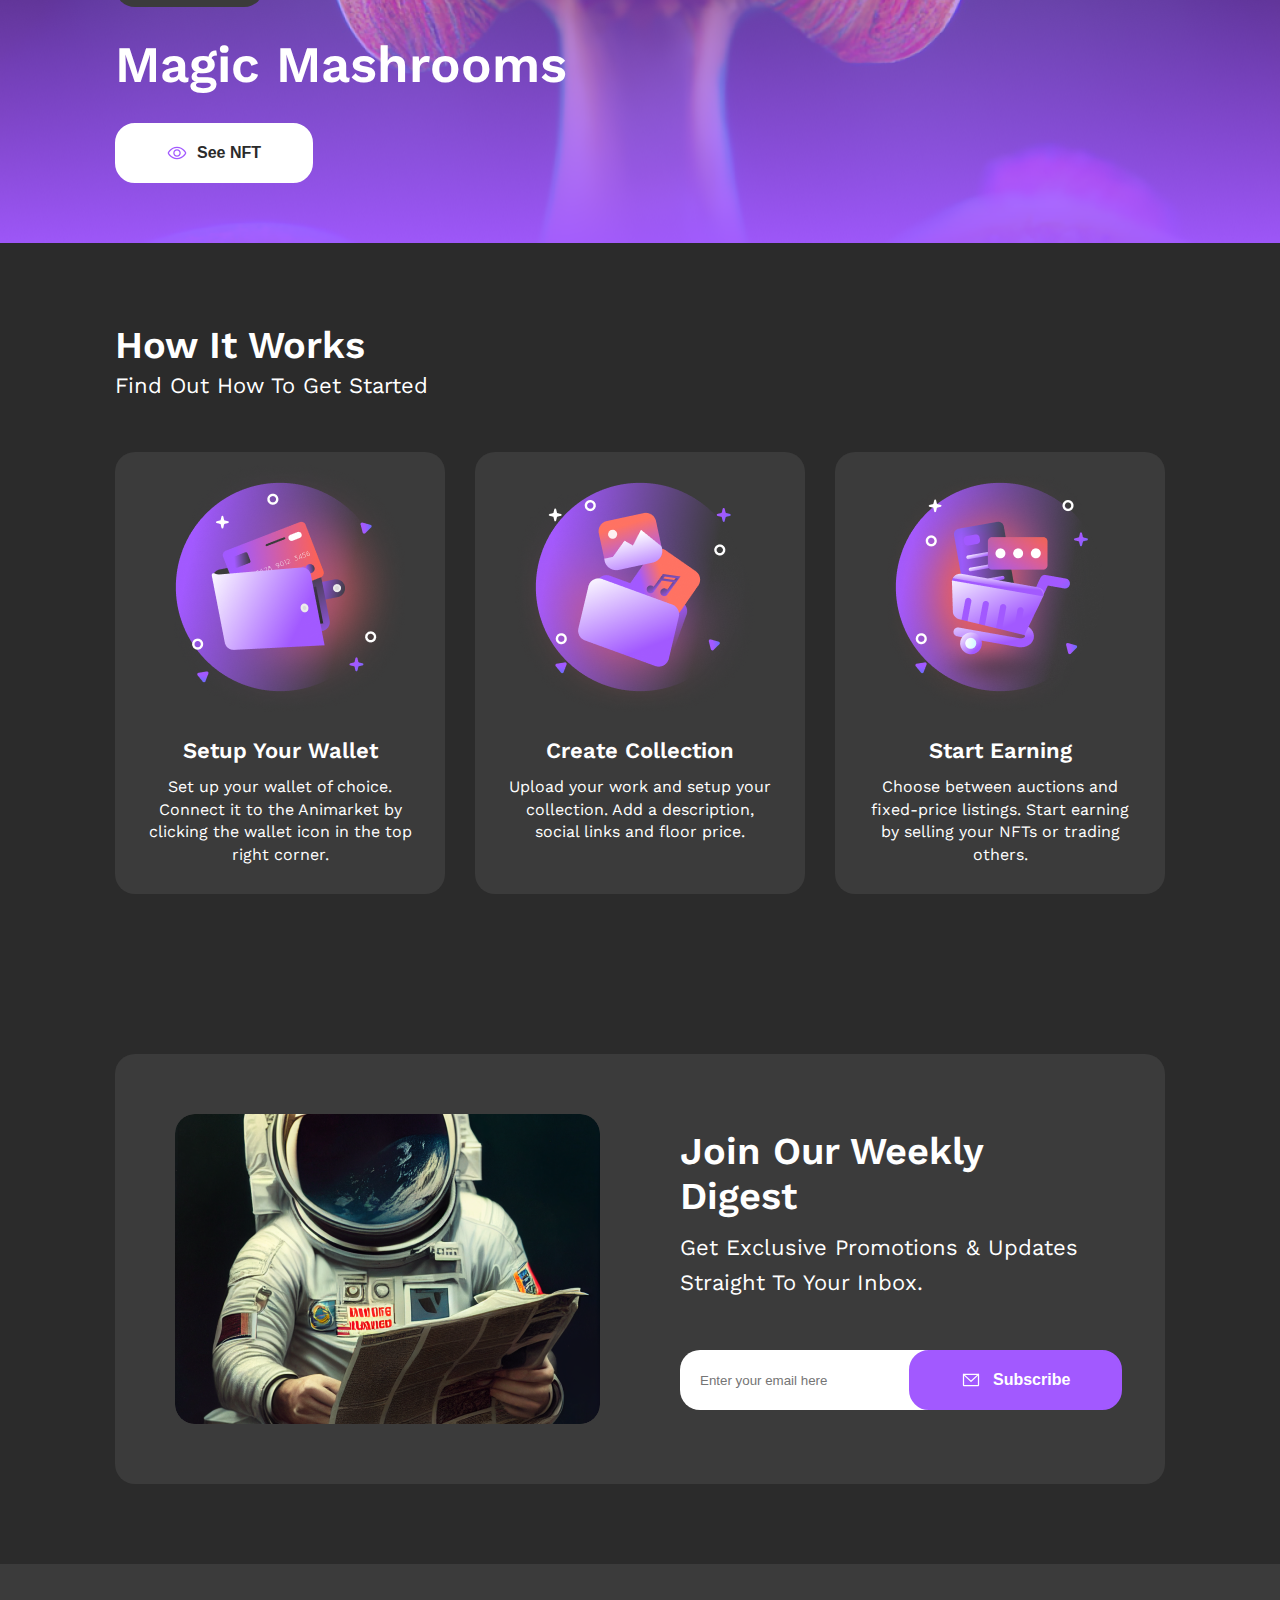
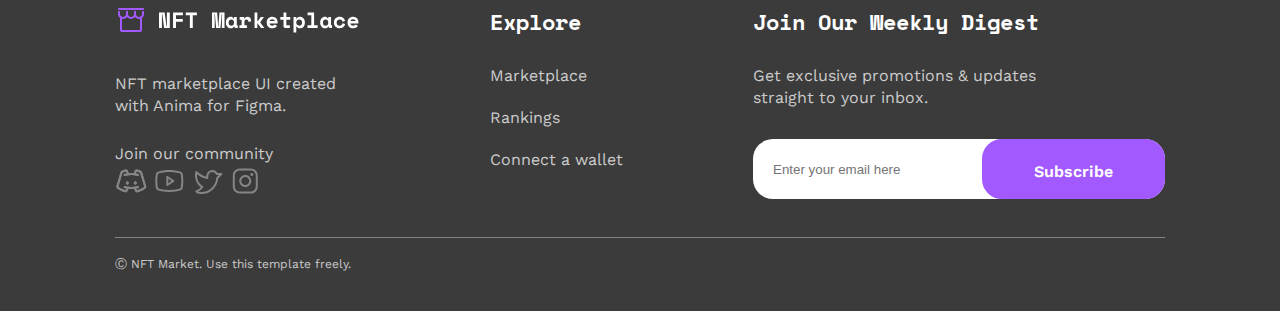
==== commit 8ee44529: "done:homepage-laptop" ====
--- a/index.html
+++ b/index.html
@@ -601,7 +601,115 @@
     </section>
   </main>
 
-  <footer></footer>
+  <footer class="footer">
+    <div class="container">
+      <div class="footer__box">
+        <div class="footer__box--top">
+          <div class="footer__box--top__left">
+            <div>
+              <a href="./index.html">
+                <img src="./assets/imgs/logo.svg" alt="logo" />
+              </a>
+            </div>
+            <p>
+              <a href="./index.html">
+                NFT marketplace UI created with Anima for Figma.
+              </a>
+            </p>
+            <div>
+              <p>
+                <a href="./index.html">
+                  Join our community
+                </a>
+              </p>
+              <span>
+                <a href="">
+                  <svg xmlns="http://www.w3.org/2000/svg" width="33" height="32" viewBox="0 0 33 32" fill="none">
+                    <path d="M12.293 19.5C13.1214 19.5 13.793 18.8284 13.793 18C13.793 17.1716 13.1214 16.5 12.293 16.5C11.4645 16.5 10.793 17.1716 10.793 18C10.793 18.8284 11.4645 19.5 12.293 19.5Z" fill="#858584"/>
+                    <path d="M20.293 19.5C21.1214 19.5 21.793 18.8284 21.793 18C21.793 17.1716 21.1214 16.5 20.293 16.5C19.4645 16.5 18.793 17.1716 18.793 18C18.793 18.8284 19.4645 19.5 20.293 19.5Z" fill="#858584"/>
+                    <path fill-rule="evenodd" clip-rule="evenodd" d="M16.2856 10.0006C14.1178 9.98454 11.9608 10.3065 9.89211 10.9548C9.3651 11.12 8.80398 10.8267 8.63881 10.2997C8.47364 9.77266 8.76697 9.21154 9.29397 9.04637C11.5586 8.33661 13.9199 7.98379 16.293 8.00057C18.6662 7.98379 21.0275 8.33661 23.2921 9.04637C23.8191 9.21154 24.1124 9.77266 23.9473 10.2997C23.7821 10.8267 23.221 11.12 22.694 10.9548C20.6253 10.3065 18.4683 9.98454 16.3004 10.0006H16.2856Z" fill="#858584"/>
+                    <path fill-rule="evenodd" clip-rule="evenodd" d="M8.63881 21.7012C8.80398 21.1742 9.3651 20.8809 9.89211 21.046C11.9608 21.6944 14.1178 22.0163 16.2856 22.0003H16.3004C18.4683 22.0163 20.6253 21.6944 22.694 21.046C23.221 20.8809 23.7821 21.1742 23.9473 21.7012C24.1124 22.2282 23.8191 22.7893 23.2921 22.9545C21.0275 23.6643 18.6662 24.0171 16.293 24.0003C13.9199 24.0171 11.5586 23.6643 9.29397 22.9545C8.76697 22.7893 8.47364 22.2282 8.63881 21.7012Z" fill="#858584"/>
+                    <path fill-rule="evenodd" clip-rule="evenodd" d="M20.5124 4.81024C20.9429 4.56754 21.4476 4.4917 21.9303 4.59714C23.2479 4.88268 24.5378 5.28326 25.7853 5.79426C26.0661 5.90254 26.3183 6.07398 26.5224 6.29541C26.7286 6.5192 26.88 6.78788 26.9645 7.08017L31.2003 21.2246C31.3108 21.593 31.3134 21.9855 31.2077 22.3554C31.102 22.7253 30.8925 23.0571 30.604 23.3116L30.5989 23.3161C28.5314 25.1151 25.73 26.4767 22.5481 27.2567C22.1061 27.3694 21.6387 27.3256 21.2252 27.1326C20.8134 26.9404 20.4806 26.6122 20.2828 26.2035L18.7745 23.2119C18.5259 22.7188 18.7241 22.1174 19.2173 21.8688C19.7104 21.6202 20.3118 21.8184 20.5604 22.3115L22.0729 25.3115L22.074 25.3137C25.0119 24.5933 27.506 23.3562 29.286 21.8073L29.9425 22.5617L29.2809 21.8119C29.2827 21.8103 29.284 21.8082 29.2846 21.8059C29.2853 21.8036 29.2853 21.8012 29.2846 21.7989L25.0485 7.65368C25.045 7.65227 25.0414 7.65084 25.0379 7.64939C23.895 7.18051 22.713 6.81314 21.5057 6.55155L21.5035 6.55107C21.5005 6.55042 21.4974 6.55089 21.4947 6.5524C21.4923 6.55375 21.4904 6.55587 21.4893 6.5584L20.5044 9.53807C20.3311 10.0625 19.7655 10.347 19.2411 10.1737C18.7167 10.0004 18.4322 9.43476 18.6055 8.91038L19.5959 5.91419C19.7554 5.44609 20.0817 5.05312 20.5124 4.81024Z" fill="#858584"/>
+                    <path fill-rule="evenodd" clip-rule="evenodd" d="M11.0912 6.5524C11.0885 6.55089 11.0854 6.55042 11.0824 6.55107L11.0802 6.55155C9.87285 6.81314 8.69089 7.18051 7.54798 7.64939C7.54446 7.65084 7.54092 7.65227 7.53737 7.65368L3.30139 21.7986C3.30071 21.8009 3.30061 21.8036 3.30126 21.8059C3.30185 21.808 3.30297 21.8099 3.30449 21.8114C5.08418 23.3583 7.57657 24.5939 10.5119 25.3137L10.513 25.3115L12.0255 22.3115C12.2741 21.8184 12.8755 21.6202 13.3686 21.8688C13.8618 22.1174 14.06 22.7188 13.8114 23.2119L12.3031 26.2035C12.1052 26.6122 11.7724 26.9404 11.3607 27.1326C10.9472 27.3256 10.4798 27.3694 10.0378 27.2567C6.85584 26.4767 4.05447 25.1151 1.98701 23.3161L1.98183 23.3116C1.69336 23.0571 1.4839 22.7252 1.37821 22.3554C1.27256 21.9856 1.27508 21.5932 1.38546 21.2248C1.38543 21.2249 1.38549 21.2248 1.38546 21.2248L5.62136 7.08019C5.70588 6.78789 5.85723 6.51921 6.06348 6.29541C6.26754 6.07398 6.51976 5.90254 6.80056 5.79426C8.04843 5.28312 9.33874 4.88246 10.6567 4.5969C11.1391 4.49181 11.6433 4.56772 12.0735 4.81024C12.5042 5.05312 12.8305 5.4461 12.99 5.9142L12.9929 5.92287L13.9804 8.91038C14.1537 9.43476 13.8692 10.0004 13.3448 10.1737C12.8204 10.347 12.2548 10.0624 12.0815 9.53807L11.0965 6.55839C11.0955 6.55586 11.0936 6.55375 11.0912 6.5524Z" fill="#858584"/>
+                    <path d="M12.293 19.5C13.1214 19.5 13.793 18.8284 13.793 18C13.793 17.1716 13.1214 16.5 12.293 16.5C11.4645 16.5 10.793 17.1716 10.793 18C10.793 18.8284 11.4645 19.5 12.293 19.5Z" fill="#858584"/>
+                    <path d="M20.293 19.5C21.1214 19.5 21.793 18.8284 21.793 18C21.793 17.1716 21.1214 16.5 20.293 16.5C19.4645 16.5 18.793 17.1716 18.793 18C18.793 18.8284 19.4645 19.5 20.293 19.5Z" fill="#858584"/>
+                    <path fill-rule="evenodd" clip-rule="evenodd" d="M16.2856 10.0006C14.1178 9.98454 11.9608 10.3065 9.89211 10.9548C9.3651 11.12 8.80398 10.8267 8.63881 10.2997C8.47364 9.77266 8.76697 9.21154 9.29397 9.04637C11.5586 8.33661 13.9199 7.98379 16.293 8.00057C18.6662 7.98379 21.0275 8.33661 23.2921 9.04637C23.8191 9.21154 24.1124 9.77266 23.9473 10.2997C23.7821 10.8267 23.221 11.12 22.694 10.9548C20.6253 10.3065 18.4683 9.98454 16.3004 10.0006H16.2856Z" fill="#858584"/>
+                    <path fill-rule="evenodd" clip-rule="evenodd" d="M8.63881 21.7012C8.80398 21.1742 9.3651 20.8809 9.89211 21.046C11.9608 21.6944 14.1178 22.0163 16.2856 22.0003H16.3004C18.4683 22.0163 20.6253 21.6944 22.694 21.046C23.221 20.8809 23.7821 21.1742 23.9473 21.7012C24.1124 22.2282 23.8191 22.7893 23.2921 22.9545C21.0275 23.6643 18.6662 24.0171 16.293 24.0003C13.9199 24.0171 11.5586 23.6643 9.29397 22.9545C8.76697 22.7893 8.47364 22.2282 8.63881 21.7012Z" fill="#858584"/>
+                    <path fill-rule="evenodd" clip-rule="evenodd" d="M20.5124 4.81024C20.9429 4.56754 21.4476 4.4917 21.9303 4.59714C23.2479 4.88268 24.5378 5.28326 25.7853 5.79426C26.0661 5.90254 26.3183 6.07398 26.5224 6.29541C26.7286 6.5192 26.88 6.78788 26.9645 7.08017L31.2003 21.2246C31.3108 21.593 31.3134 21.9855 31.2077 22.3554C31.102 22.7253 30.8925 23.0571 30.604 23.3116L30.5989 23.3161C28.5314 25.1151 25.73 26.4767 22.5481 27.2567C22.1061 27.3694 21.6387 27.3256 21.2252 27.1326C20.8134 26.9404 20.4806 26.6122 20.2828 26.2035L18.7745 23.2119C18.5259 22.7188 18.7241 22.1174 19.2173 21.8688C19.7104 21.6202 20.3118 21.8184 20.5604 22.3115L22.0729 25.3115L22.074 25.3137C25.0119 24.5933 27.506 23.3562 29.286 21.8073L29.9425 22.5617L29.2809 21.8119C29.2827 21.8103 29.284 21.8082 29.2846 21.8059C29.2853 21.8036 29.2853 21.8012 29.2846 21.7989L25.0485 7.65368C25.045 7.65227 25.0414 7.65084 25.0379 7.64939C23.895 7.18051 22.713 6.81314 21.5057 6.55155L21.5035 6.55107C21.5005 6.55042 21.4974 6.55089 21.4947 6.5524C21.4923 6.55375 21.4904 6.55587 21.4893 6.5584L20.5044 9.53807C20.3311 10.0625 19.7655 10.347 19.2411 10.1737C18.7167 10.0004 18.4322 9.43476 18.6055 8.91038L19.5959 5.91419C19.7554 5.44609 20.0817 5.05312 20.5124 4.81024Z" fill="#858584"/>
+                    <path fill-rule="evenodd" clip-rule="evenodd" d="M11.0912 6.5524C11.0885 6.55089 11.0854 6.55042 11.0824 6.55107L11.0802 6.55155C9.87285 6.81314 8.69089 7.18051 7.54798 7.64939C7.54446 7.65084 7.54092 7.65227 7.53737 7.65368L3.30139 21.7986C3.30071 21.8009 3.30061 21.8036 3.30126 21.8059C3.30185 21.808 3.30297 21.8099 3.30449 21.8114C5.08418 23.3583 7.57657 24.5939 10.5119 25.3137L10.513 25.3115L12.0255 22.3115C12.2741 21.8184 12.8755 21.6202 13.3686 21.8688C13.8618 22.1174 14.06 22.7188 13.8114 23.2119L12.3031 26.2035C12.1052 26.6122 11.7724 26.9404 11.3607 27.1326C10.9472 27.3256 10.4798 27.3694 10.0378 27.2567C6.85584 26.4767 4.05447 25.1151 1.98701 23.3161L1.98183 23.3116C1.69336 23.0571 1.4839 22.7252 1.37821 22.3554C1.27256 21.9856 1.27508 21.5932 1.38546 21.2248C1.38543 21.2249 1.38549 21.2248 1.38546 21.2248L5.62136 7.08019C5.70588 6.78789 5.85723 6.51921 6.06348 6.29541C6.26754 6.07398 6.51976 5.90254 6.80056 5.79426C8.04843 5.28312 9.33874 4.88246 10.6567 4.5969C11.1391 4.49181 11.6433 4.56772 12.0735 4.81024C12.5042 5.05312 12.8305 5.4461 12.99 5.9142L12.9929 5.92287L13.9804 8.91038C14.1537 9.43476 13.8692 10.0004 13.3448 10.1737C12.8204 10.347 12.2548 10.0624 12.0815 9.53807L11.0965 6.55839C11.0955 6.55586 11.0936 6.55375 11.0912 6.5524Z" fill="#858584"/>
+                  </svg>
+                </a>
+                <a href="">
+                  <svg xmlns="http://www.w3.org/2000/svg" width="33" height="32" viewBox="0 0 33 32" fill="none">
+                    <path fill-rule="evenodd" clip-rule="evenodd" d="M13.8211 11.1183C14.1463 10.9443 14.5408 10.9634 14.8477 11.168L20.8477 15.168C21.1259 15.3534 21.293 15.6656 21.293 16C21.293 16.3344 21.1259 16.6466 20.8477 16.8321L14.8477 20.8321C14.5408 21.0366 14.1463 21.0557 13.8211 20.8817C13.496 20.7077 13.293 20.3688 13.293 20V12C13.293 11.6312 13.496 11.2923 13.8211 11.1183ZM15.293 13.8685V18.1315L18.4902 16L15.293 13.8685Z" fill="#858584"/>
+                    <path fill-rule="evenodd" clip-rule="evenodd" d="M16.2915 5.05082L16.2746 5.05078L16.2118 5.05081C16.1573 5.05093 16.0779 5.05133 15.9761 5.05241C15.7724 5.05457 15.4786 5.05947 15.1136 5.07043C14.3841 5.09232 13.3675 5.13847 12.2167 5.23563C9.9403 5.42782 7.04225 5.82669 4.81105 6.6792L4.79635 6.68495C4.35808 6.86039 3.96717 7.13637 3.65515 7.49064C3.34313 7.84491 3.11874 8.26755 3.00008 8.72447L2.99911 8.72824C2.6877 9.9468 2.29297 12.2065 2.29297 16.0008C2.29297 19.7952 2.6877 22.0549 2.99911 23.2734L3.00008 23.2772C3.11874 23.7341 3.34313 24.1568 3.65515 24.511C3.96717 24.8653 4.35807 25.1413 4.79635 25.3167L4.81105 25.3225C7.04225 26.175 9.9403 26.5739 12.2167 26.766C13.3675 26.8632 14.3841 26.9094 15.1136 26.9312C15.4786 26.9422 15.7724 26.9471 15.9761 26.9493C16.0779 26.9504 16.1573 26.9507 16.2118 26.9509L16.2746 26.9509L16.2915 26.9509H16.2945L16.3113 26.9509L16.3741 26.9509C16.4286 26.9507 16.508 26.9504 16.6099 26.9493C16.8135 26.9471 17.1074 26.9422 17.4724 26.9312C18.2018 26.9094 19.2184 26.8632 20.3693 26.766C22.6456 26.5739 25.5437 26.175 27.7749 25.3225L27.7896 25.3167C28.2279 25.1413 28.6188 24.8653 28.9308 24.511C29.2428 24.1568 29.4672 23.7341 29.5859 23.2772L29.5868 23.2734C29.8982 22.0549 30.293 19.7952 30.293 16.0008C30.293 12.2065 29.8982 9.9468 29.5868 8.72824L29.5859 8.72447C29.4672 8.26755 29.2428 7.84491 28.9308 7.49064C28.6188 7.13637 28.2279 6.86039 27.7896 6.68495L27.7749 6.6792C25.5437 5.82669 22.6456 5.42782 20.3693 5.23563C19.2184 5.13847 18.2018 5.09232 17.4724 5.07043C17.1074 5.05947 16.8135 5.05457 16.6099 5.05241C16.508 5.05133 16.4286 5.05093 16.3741 5.05081L16.3113 5.05078L16.2945 5.05082H16.2915ZM16.2877 24.9509L16.2984 24.9508L16.3016 24.9509L16.3147 24.9509L16.3697 24.9509C16.4188 24.9508 16.4926 24.9504 16.5886 24.9494C16.7807 24.9473 17.0616 24.9427 17.4124 24.9321C18.1146 24.9111 19.0941 24.8666 20.201 24.7731C22.4371 24.5843 25.0971 24.2028 27.0526 23.4574C27.1974 23.3984 27.3265 23.3066 27.4299 23.1892C27.5344 23.0705 27.6097 22.929 27.6497 22.7761C27.9132 21.7438 28.293 19.6539 28.293 16.0008C28.293 12.3478 27.9132 10.2578 27.6497 9.22562C27.6097 9.07265 27.5344 8.93117 27.4299 8.81251C27.3265 8.69512 27.1974 8.60331 27.0526 8.54424C25.0971 7.79889 22.4371 7.41733 20.201 7.22854C19.0941 7.13509 18.1146 7.09061 17.4124 7.06953C17.0616 7.059 16.7807 7.05433 16.5886 7.0523C16.4926 7.05128 16.4188 7.05092 16.3697 7.05081L16.3147 7.05078L16.3016 7.05081L16.2987 7.05082L16.2876 7.05088L16.2844 7.05081L16.2713 7.05078L16.2163 7.05081C16.1671 7.05092 16.0933 7.05128 15.9973 7.0523C15.8052 7.05433 15.5244 7.059 15.1736 7.06953C14.4713 7.09061 13.4918 7.13509 12.3849 7.22854C10.1489 7.41733 7.48887 7.79889 5.53336 8.54424C5.38858 8.60331 5.25942 8.69513 5.15603 8.81251C5.05152 8.93117 4.97626 9.07265 4.93627 9.22562C4.6727 10.2578 4.29297 12.3478 4.29297 16.0008C4.29297 19.6539 4.6727 21.7438 4.93627 22.7761C4.97626 22.929 5.05152 23.0705 5.15603 23.1892C5.25942 23.3066 5.38857 23.3984 5.53335 23.4574C7.48886 24.2028 10.1489 24.5843 12.3849 24.7731C13.4918 24.8666 14.4713 24.9111 15.1736 24.9321C15.5244 24.9427 15.8052 24.9473 15.9973 24.9494C16.0933 24.9504 16.1671 24.9508 16.2163 24.9509L16.2713 24.9509L16.2844 24.9509L16.2877 24.9509Z" fill="#858584"/>
+                  </svg>
+                </a>
+                <a href="">
+                  <svg xmlns="http://www.w3.org/2000/svg" width="33" height="32" viewBox="0 0 33 32" fill="none">
+                    <path d="M16.2927 11.0005C16.2927 8.25045 18.6052 5.96295 21.3552 6.00045C22.3182 6.01157 23.2576 6.3006 24.0603 6.8328C24.863 7.365 25.495 8.11771 25.8802 9.00045H30.2927L26.2552 13.038C25.9946 17.0937 24.1993 20.8979 21.2342 23.6773C18.269 26.4566 14.3567 28.0025 10.2927 28.0005C6.29267 28.0005 5.29267 26.5005 5.29267 26.5005C5.29267 26.5005 9.29267 25.0005 11.2927 22.0005C11.2927 22.0005 3.29267 18.0005 5.29267 7.00045C5.29267 7.00045 10.2927 12.0005 16.2927 13.0005V11.0005Z" stroke="#858584" stroke-width="2" stroke-linecap="round" stroke-linejoin="round"/>
+                  </svg>
+                </a>
+                <a href="">
+                  <svg xmlns="http://www.w3.org/2000/svg" width="33" height="32" viewBox="0 0 33 32" fill="none">
+                    <path fill-rule="evenodd" clip-rule="evenodd" d="M16.293 12C14.0838 12 12.293 13.7909 12.293 16C12.293 18.2091 14.0838 20 16.293 20C18.5021 20 20.293 18.2091 20.293 16C20.293 13.7909 18.5021 12 16.293 12ZM10.293 16C10.293 12.6863 12.9793 10 16.293 10C19.6067 10 22.293 12.6863 22.293 16C22.293 19.3137 19.6067 22 16.293 22C12.9793 22 10.293 19.3137 10.293 16Z" fill="#858584"/>
+                    <path fill-rule="evenodd" clip-rule="evenodd" d="M10.793 5.5C8.03154 5.5 5.79297 7.73858 5.79297 10.5V21.5C5.79297 24.2614 8.03154 26.5 10.793 26.5H21.793C24.5544 26.5 26.793 24.2614 26.793 21.5V10.5C26.793 7.73858 24.5544 5.5 21.793 5.5H10.793ZM3.79297 10.5C3.79297 6.63401 6.92698 3.5 10.793 3.5H21.793C25.659 3.5 28.793 6.63401 28.793 10.5V21.5C28.793 25.366 25.659 28.5 21.793 28.5H10.793C6.92698 28.5 3.79297 25.366 3.79297 21.5V10.5Z" fill="#858584"/>
+                    <path d="M22.793 11C23.6214 11 24.293 10.3284 24.293 9.5C24.293 8.67157 23.6214 8 22.793 8C21.9645 8 21.293 8.67157 21.293 9.5C21.293 10.3284 21.9645 11 22.793 11Z" fill="#858584"/>
+                  </svg>
+                </a>
+              </span>
+            </div>
+          </div>
+          <div class="footer__box--top__center">
+            <div>
+              <h3>
+                <a href="./index.html">Explore</a>
+              </h3>
+              <ul>
+                <li>
+                  <a href="./assets/pages/marketplace.html">
+                    Marketplace
+                  </a>
+                </li>
+                <li>
+                  <a href="/assets/pages/rankings.html">
+                    Rankings
+                  </a>
+                </li>
+                <li>
+                  <a href="./assets/pages/wallet.html">
+                    Connect a wallet
+                  </a>
+                </li>
+              </ul>
+            </div>
+            
+          </div>
+          <div class="footer__box--top__right">
+            <h3>
+              <a href="./assets/pages/marketplace.html">Join our weekly digest</a>
+            </h3>
+            <p>
+              <a href="">Get exclusive promotions & updates straight to your inbox.</a>
+            </p>
+            <form>
+              <input type="text" placeholder="Enter your email here">
+              <button>
+                <a href="./assets/pages/account.html">
+                  <p>Subscribe</p>
+                </a>
+              </button>
+            </form>
+          </div>
+        </div>
+        <div class="footer__box--bottom">
+          <a href="">
+            <p>Ⓒ NFT Market. Use this template freely.</p>
+          </a>
+        </div>
+      </div>
+    </div>
+  </footer>
 
 
 </body>
--- a/assets/css/main.css
+++ b/assets/css/main.css
@@ -958,4 +958,140 @@
   line-height: 140%;
 }
 
+.footer {
+  padding: 40px 0;
+  background-color: #3B3B3B;
+}
+.footer li:hover {
+  text-decoration: underline #A259FF;
+}
+.footer__box {
+  width: 100%;
+}
+.footer__box--top {
+  width: 100%;
+  display: flex;
+  align-items: center;
+  justify-content: space-between;
+  align-items: start;
+}
+.footer__box--top a {
+  color: #CCC;
+  font-family: "Work Sans";
+  font-size: 16px;
+  font-style: normal;
+  font-weight: 400;
+  line-height: 140%;
+}
+.footer__box--top__left p {
+  max-width: 238px;
+  padding-top: 30px;
+}
+.footer__box--top__left div p {
+  padding-top: 25px;
+}
+.footer__box--top__left div span {
+  padding-top: 15px;
+}
+.footer__box--top__center {
+  padding-bottom: 10px;
+}
+.footer__box--top__center div h3 a {
+  color: #FFF;
+  font-family: "space Mono", monospace;
+  font-size: 22px;
+  font-style: normal;
+  font-weight: 700;
+  line-height: 160%;
+  text-transform: capitalize;
+}
+.footer__box--top__center div ul {
+  display: flex;
+  flex-direction: column;
+  gap: 20px;
+  padding: 25px 0;
+}
+.footer__box--top__right {
+  display: flex;
+  flex-direction: column;
+  justify-content: start;
+}
+.footer__box--top__right h3 a {
+  color: #FFF;
+  font-family: "space Mono", monospace;
+  font-size: 22px;
+  font-style: normal;
+  font-weight: 700;
+  line-height: 160%;
+  text-transform: capitalize;
+}
+.footer__box--top__right p {
+  padding-top: 25px;
+  padding-bottom: 20px;
+  max-width: 330px;
+}
+.footer__box--top__right form {
+  margin-bottom: 7px;
+  margin-top: 10px;
+  background-color: #FFF;
+  display: flex;
+  align-items: center;
+  justify-content: space-between;
+  border-radius: 20px;
+}
+.footer__box--top__right form input {
+  border-radius: 20px;
+  padding: 16px 32px 16px 20px;
+  outline: none;
+  border: none;
+}
+.footer__box--top__right form button {
+  height: 60px;
+  display: flex;
+  align-items: center;
+  justify-content: center;
+  gap: 12px;
+  background-color: #A259FF;
+  border: 2px solid #A259FF;
+  border-radius: 20px;
+  transition: 300ms;
+}
+.footer__box--top__right form button:hover {
+  border: 2px solid #A259FF;
+  background-color: transparent;
+}
+.footer__box--top__right form button:hover {
+  background-color: #2B2B2B;
+  border: 2px solid #2B2B2B;
+}
+.footer__box--top__right form button a {
+  width: 100%;
+  height: 100%;
+  padding: 0 50px;
+  display: flex;
+  align-items: center;
+  justify-content: space-between;
+  gap: 12px;
+}
+.footer__box--top__right form button a p {
+  color: #FFF;
+  font-size: 16px;
+  font-style: normal;
+  font-weight: 600;
+  line-height: 140%;
+}
+.footer__box--bottom {
+  margin-top: 30px;
+  width: 100%;
+  border-top: 1px solid #858584;
+}
+.footer__box--bottom p {
+  padding-top: 20px;
+  color: #CCC;
+  font-size: 12px;
+  font-style: normal;
+  font-weight: 400;
+  line-height: 110%;
+}
+
 /*# sourceMappingURL=main.css.map */
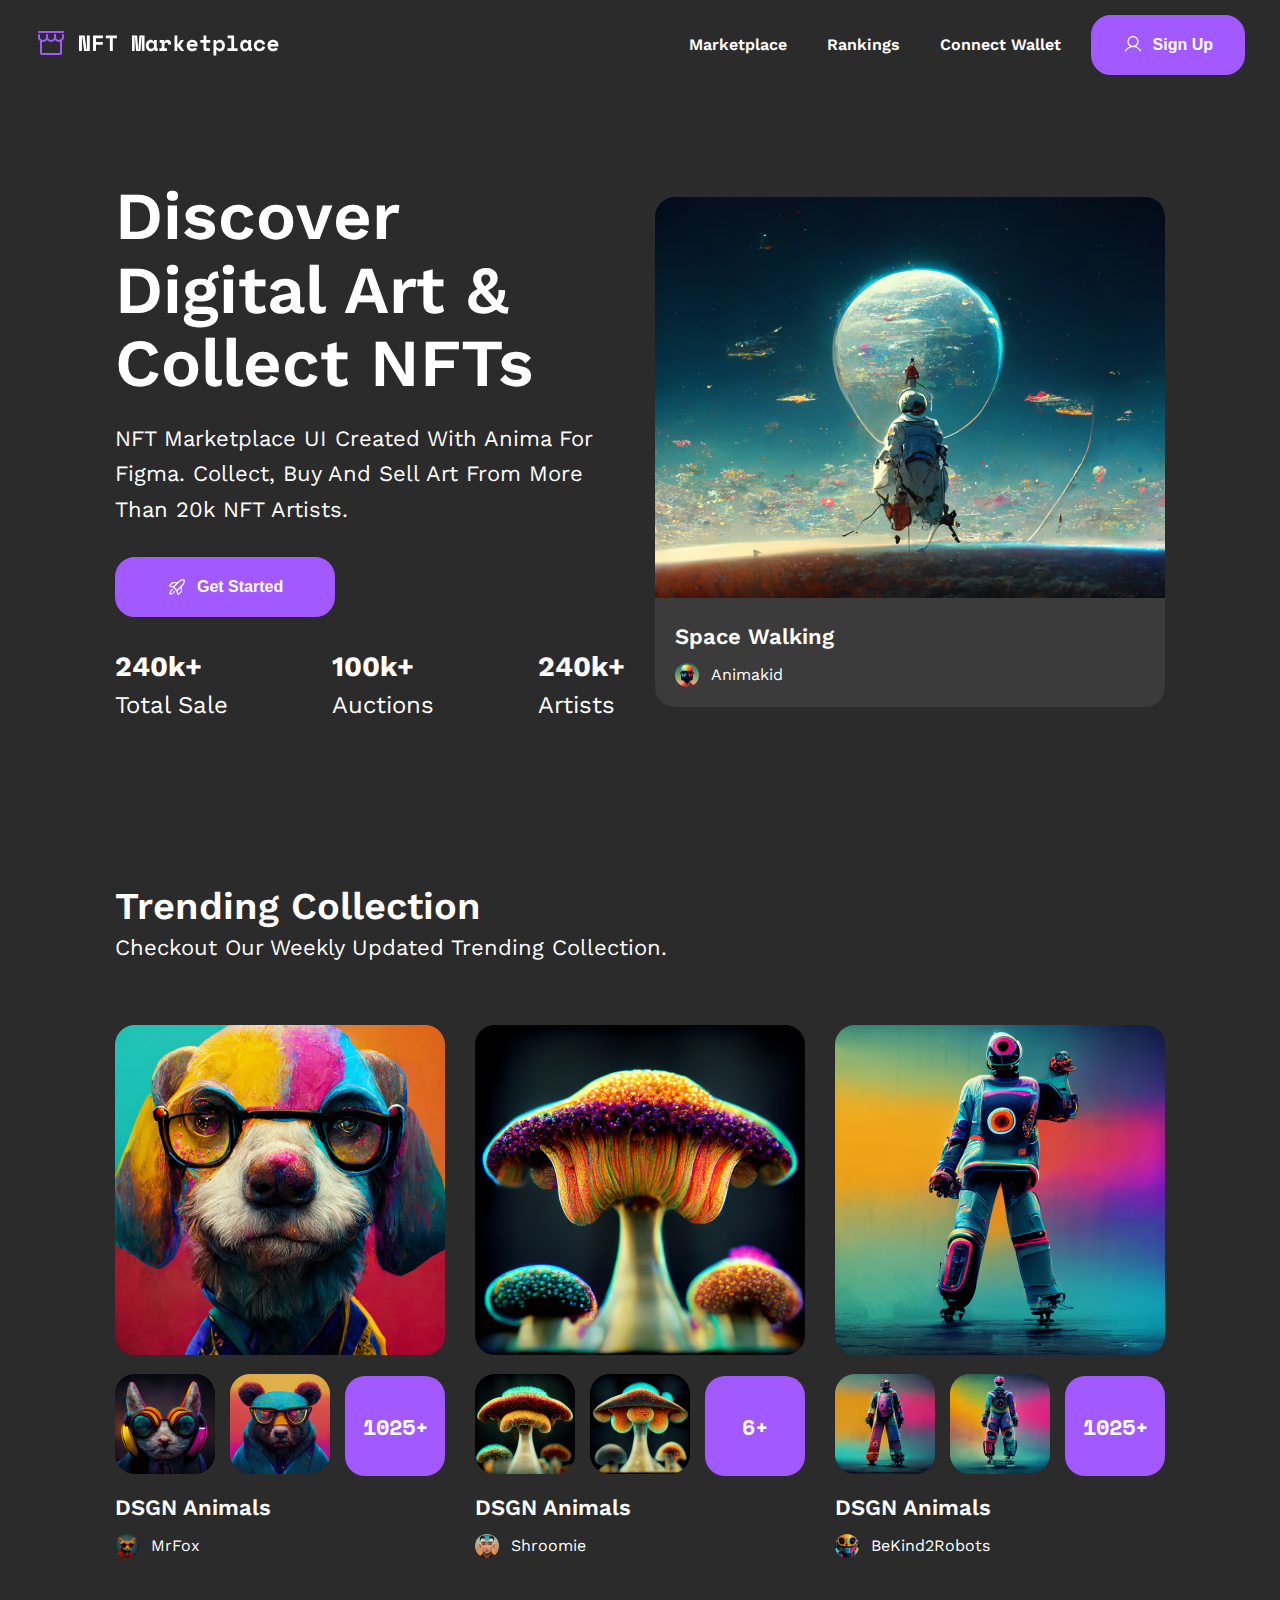
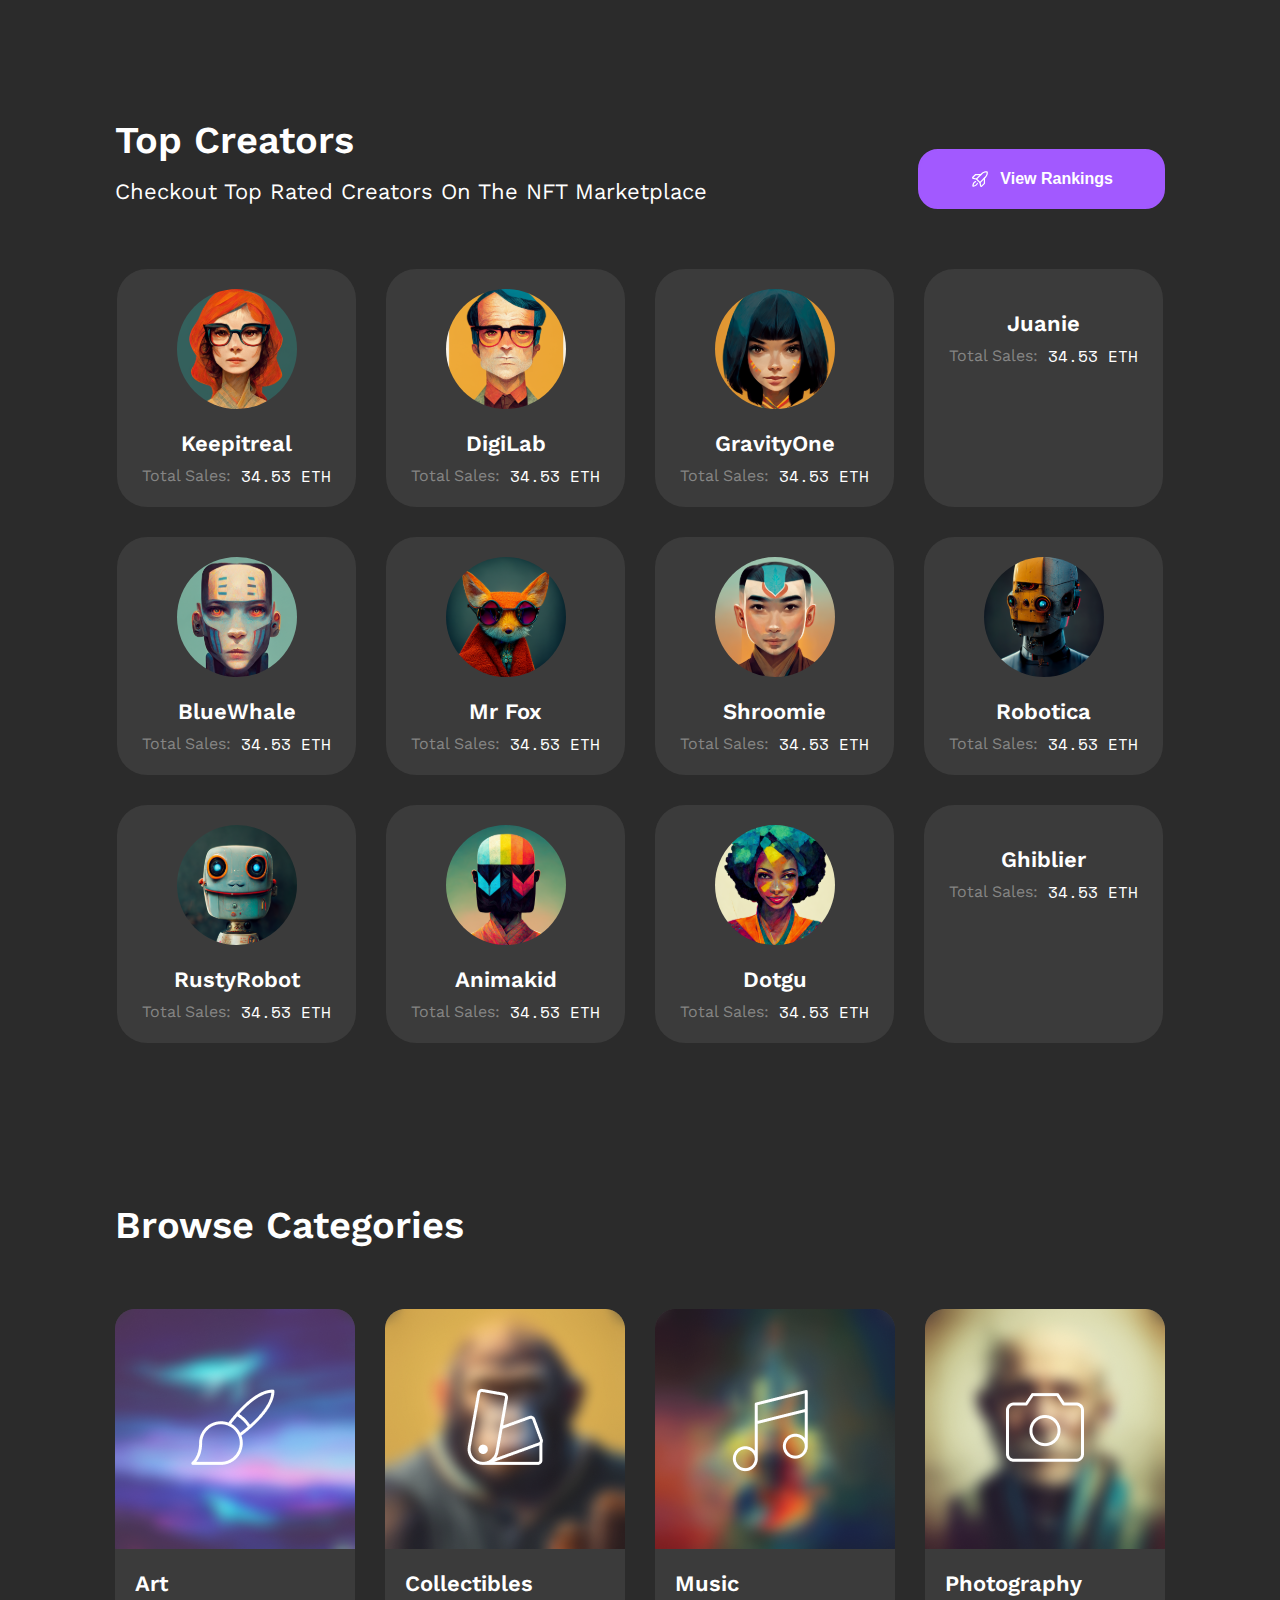
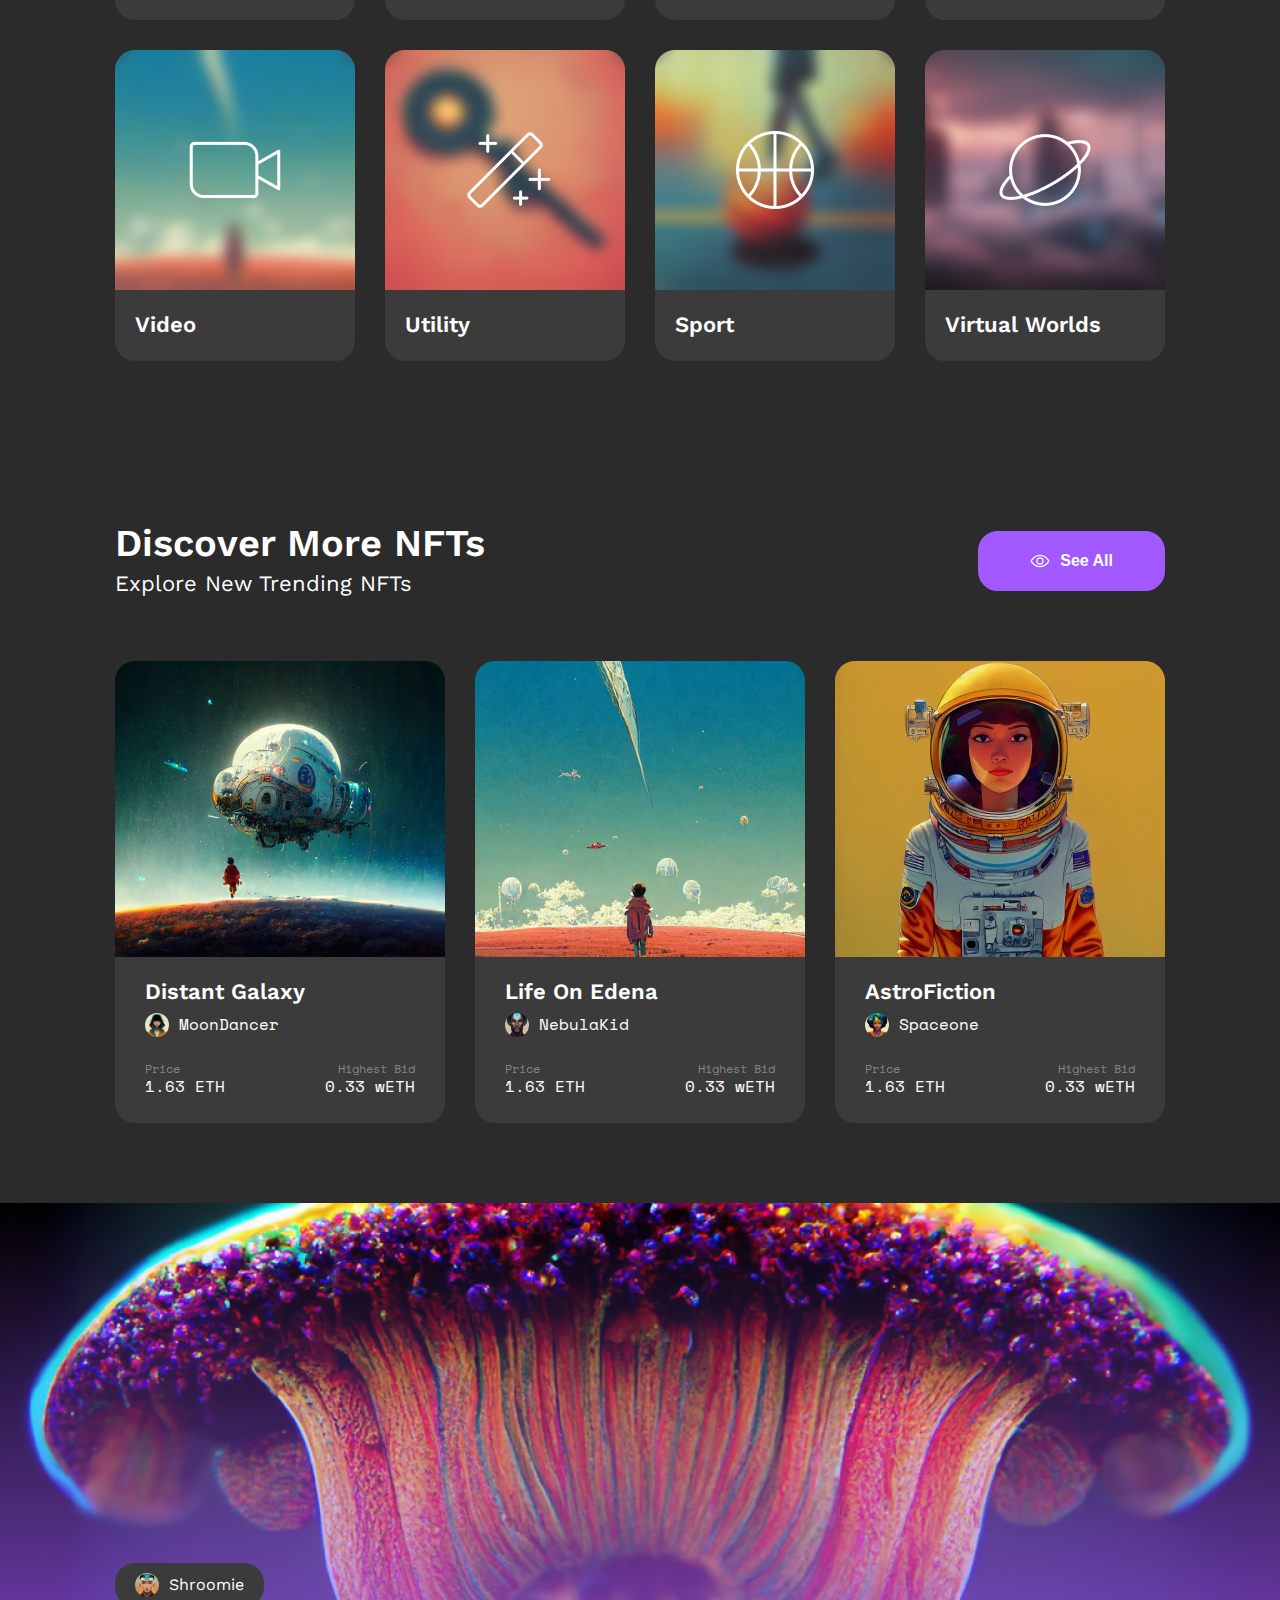
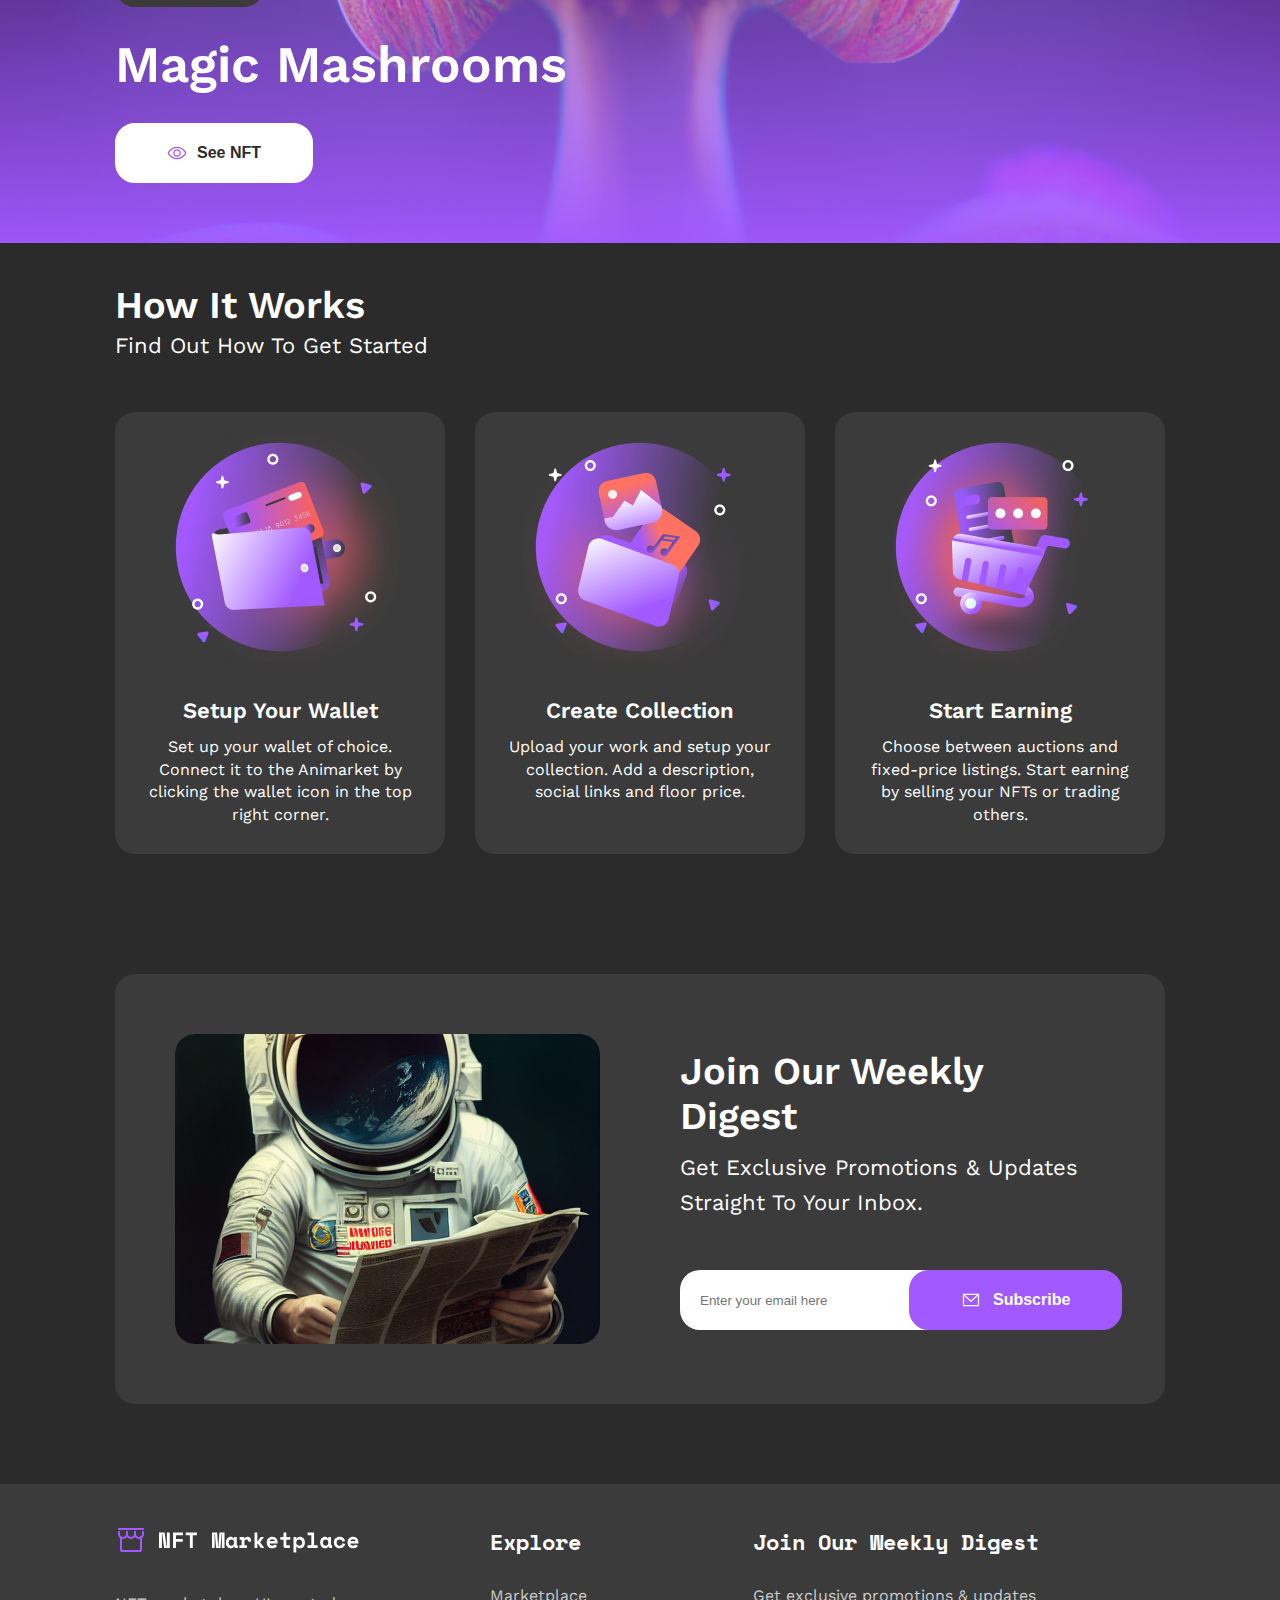
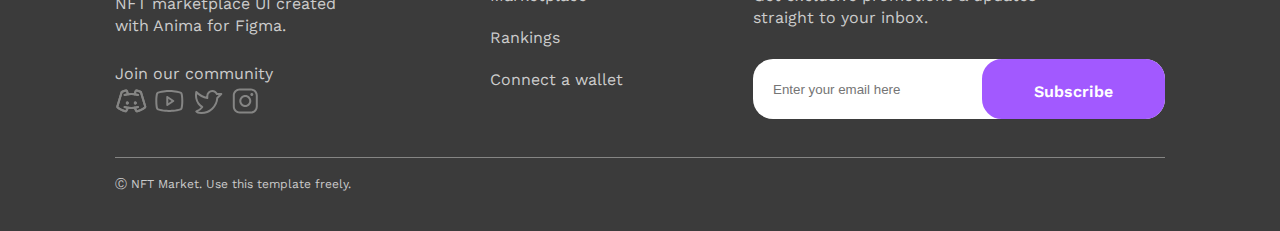
==== commit dfdfa0a2: "done:responsive-home" ====
--- a/index.html
+++ b/index.html
@@ -53,6 +53,15 @@
             <p>Sign Up</p>
           </a>
         </button>
+      </div>
+      <div class="navigation__humburger">
+        <a href="">
+          <svg xmlns="http://www.w3.org/2000/svg" width="24" height="24" viewBox="0 0 24 24" fill="none">
+            <path fill-rule="evenodd" clip-rule="evenodd" d="M3 12C3 11.5858 3.33579 11.25 3.75 11.25H20.25C20.6642 11.25 21 11.5858 21 12C21 12.4142 20.6642 12.75 20.25 12.75H3.75C3.33579 12.75 3 12.4142 3 12Z" fill="white"/>
+            <path fill-rule="evenodd" clip-rule="evenodd" d="M3 6C3 5.58579 3.33579 5.25 3.75 5.25H15C15.4142 5.25 15.75 5.58579 15.75 6C15.75 6.41421 15.4142 6.75 15 6.75H3.75C3.33579 6.75 3 6.41421 3 6Z" fill="white"/>
+            <path fill-rule="evenodd" clip-rule="evenodd" d="M3 18C3 17.5858 3.33579 17.25 3.75 17.25H15C15.4142 17.25 15.75 17.5858 15.75 18C15.75 18.4142 15.4142 18.75 15 18.75H3.75C3.33579 18.75 3 18.4142 3 18Z" fill="white"/>
+          </svg>
+        </a>
       </div>
     </nav>
   </header>
@@ -583,10 +592,10 @@
               <h5>Join our weekly digest</h5>
               <p>Get exclusive promotions & updates straight to your inbox.</p>
             </div>
-            <form>
+            <form action="./assets/pages/account.html" >
               <input type="text" placeholder="Enter your email here">
-              <button>
-                <a href="./assets/pages/account.html">
+              <button type="submit" >
+                <a>
                   <svg xmlns="http://www.w3.org/2000/svg" width="20" height="20" viewBox="0 0 20 20" fill="none">
                     <path fill-rule="evenodd" clip-rule="evenodd" d="M1.875 4.375C1.875 4.02982 2.15482 3.75 2.5 3.75H17.5C17.8452 3.75 18.125 4.02982 18.125 4.375V15C18.125 15.3315 17.9933 15.6495 17.7589 15.8839C17.5245 16.1183 17.2065 16.25 16.875 16.25H3.125C2.79348 16.25 2.47554 16.1183 2.24112 15.8839C2.0067 15.6495 1.875 15.3315 1.875 15V4.375ZM3.125 5V15H16.875V5H3.125Z" fill="white"/>
                     <path fill-rule="evenodd" clip-rule="evenodd" d="M2.03928 3.95268C2.27253 3.69823 2.66788 3.68104 2.92233 3.91428L10 10.4021L17.0777 3.91428C17.3321 3.68104 17.7275 3.69823 17.9607 3.95268C18.194 4.20713 18.1768 4.60248 17.9223 4.83573L10.4223 11.7107C10.1834 11.9298 9.81663 11.9298 9.57768 11.7107L2.07768 4.83573C1.82323 4.60248 1.80604 4.20713 2.03928 3.95268Z" fill="white"/>
--- a/assets/css/main.css
+++ b/assets/css/main.css
@@ -171,6 +171,617 @@
   line-height: 140%;
 }
 
+@media (max-width: 1070px) {
+  .section1 {
+    padding-top: 100px;
+    background-color: #2B2B2B;
+  }
+  .section1 .hero {
+    padding: 80px 0px;
+    width: 100%;
+    display: flex;
+    align-items: center;
+    justify-content: space-between;
+    align-items: start;
+  }
+  .section1 .hero__left {
+    width: 330px;
+    display: flex;
+    align-items: center;
+    justify-content: space-between;
+    flex-direction: column;
+    align-items: start;
+  }
+  .section1 .hero__left h1 {
+    color: #FFF;
+    font-size: 38px;
+    font-style: normal;
+    font-weight: 600;
+    line-height: 110%;
+    text-transform: capitalize;
+  }
+  .section1 .hero__left--label {
+    padding-top: 20px;
+    color: #FFF;
+    font-size: 16px;
+    font-style: normal;
+    font-weight: 400;
+    line-height: 160%;
+    text-transform: capitalize;
+  }
+  .section1 .hero__left button {
+    margin-top: 20px;
+    height: 60px;
+    display: flex;
+    align-items: center;
+    justify-content: center;
+    gap: 12px;
+    background-color: #A259FF;
+    border: 2px solid #A259FF;
+    border-radius: 20px;
+    transition: 300ms;
+    display: flex;
+    align-items: center;
+    justify-content: space-between;
+  }
+  .section1 .hero__left button:hover {
+    border: 2px solid #A259FF;
+    background-color: transparent;
+  }
+  .section1 .hero__left button a {
+    width: 100%;
+    min-width: 100%;
+    padding: 0 50px;
+    gap: 10px;
+    display: flex;
+    align-items: center;
+    justify-content: space-between;
+  }
+  .section1 .hero__left button a p {
+    color: #FFF;
+    text-align: center;
+    font-size: 16px;
+    font-style: normal;
+    font-weight: 600;
+    line-height: 140%;
+  }
+  .section1 .hero__left div {
+    padding-top: 20px;
+    width: 100%;
+    display: flex;
+    align-items: center;
+    justify-content: space-between;
+  }
+  .section1 .hero__left div span {
+    display: flex;
+    align-items: center;
+    justify-content: space-between;
+    flex-direction: column;
+    align-items: start;
+  }
+  .section1 .hero__left div span h4 {
+    color: #FFF;
+    font-size: 22px;
+    font-style: normal;
+    font-weight: 700;
+    line-height: 140%;
+    text-transform: capitalize;
+  }
+  .section1 .hero__left div span p {
+    color: #FFF;
+    font-size: 16px;
+    font-style: normal;
+    font-weight: 400;
+    line-height: 160%;
+    text-transform: capitalize;
+  }
+  .section1 .hero__right {
+    background-color: #3B3B3B;
+    display: flex;
+    align-items: center;
+    justify-content: space-between;
+    align-items: start;
+    flex-direction: column;
+    border-radius: 20px;
+  }
+  .section1 .hero__right--label {
+    padding: 20px;
+    display: flex;
+    align-items: start;
+    flex-direction: column;
+    gap: 10px;
+  }
+  .section1 .hero__right--label h5 {
+    color: #FFF;
+    font-size: 22px;
+    font-style: normal;
+    font-weight: 600;
+    line-height: 140%;
+    text-transform: capitalize;
+  }
+  .section1 .hero__right--label span {
+    display: flex;
+    align-items: center;
+    justify-content: space-between;
+    gap: 12px;
+  }
+  .section1 .hero__right--label span img {
+    width: 24px;
+    height: 24px;
+  }
+  .section1 .hero__right--label span p {
+    color: #FFF;
+    font-size: 16px;
+    font-style: normal;
+    font-weight: 400;
+    line-height: 140%;
+  }
+}
+@media (max-width: 870px) {
+  .section1 {
+    padding-top: 100px;
+    background-color: #2B2B2B;
+  }
+  .section1 .hero {
+    padding: 80px 0px;
+    width: 100%;
+    display: flex;
+    align-items: center;
+    justify-content: space-between;
+    align-items: start;
+  }
+  .section1 .hero__left {
+    width: 330px;
+    display: flex;
+    align-items: center;
+    justify-content: space-between;
+    flex-direction: column;
+    align-items: start;
+  }
+  .section1 .hero__left h1 {
+    color: #FFF;
+    font-size: 38px;
+    font-style: normal;
+    font-weight: 600;
+    line-height: 110%;
+    text-transform: capitalize;
+  }
+  .section1 .hero__left--label {
+    padding-top: 20px;
+    color: #FFF;
+    font-size: 16px;
+    font-style: normal;
+    font-weight: 400;
+    line-height: 160%;
+    text-transform: capitalize;
+  }
+  .section1 .hero__left button {
+    margin-top: 20px;
+    height: 60px;
+    display: flex;
+    align-items: center;
+    justify-content: center;
+    gap: 12px;
+    background-color: #A259FF;
+    border: 2px solid #A259FF;
+    border-radius: 20px;
+    transition: 300ms;
+    display: flex;
+    align-items: center;
+    justify-content: space-between;
+  }
+  .section1 .hero__left button:hover {
+    border: 2px solid #A259FF;
+    background-color: transparent;
+  }
+  .section1 .hero__left button a {
+    width: 100%;
+    min-width: 100%;
+    padding: 0 50px;
+    gap: 10px;
+    display: flex;
+    align-items: center;
+    justify-content: space-between;
+  }
+  .section1 .hero__left button a p {
+    color: #FFF;
+    text-align: center;
+    font-size: 16px;
+    font-style: normal;
+    font-weight: 600;
+    line-height: 140%;
+  }
+  .section1 .hero__left div {
+    padding-top: 20px;
+    width: 100%;
+    display: flex;
+    align-items: center;
+    justify-content: space-between;
+  }
+  .section1 .hero__left div span {
+    display: flex;
+    align-items: center;
+    justify-content: space-between;
+    flex-direction: column;
+    align-items: start;
+  }
+  .section1 .hero__left div span h4 {
+    color: #FFF;
+    font-size: 22px;
+    font-style: normal;
+    font-weight: 700;
+    line-height: 140%;
+    text-transform: capitalize;
+  }
+  .section1 .hero__left div span p {
+    color: #FFF;
+    font-size: 16px;
+    font-style: normal;
+    font-weight: 400;
+    line-height: 160%;
+    text-transform: capitalize;
+  }
+  .section1 .hero__right {
+    background-color: #3B3B3B;
+    display: flex;
+    align-items: center;
+    justify-content: space-between;
+    align-items: start;
+    flex-direction: column;
+    border-radius: 20px;
+  }
+  .section1 .hero__right div img {
+    width: 100%;
+    height: 230px;
+  }
+  .section1 .hero__right--label {
+    padding: 20px;
+    display: flex;
+    align-items: start;
+    flex-direction: column;
+    gap: 10px;
+  }
+  .section1 .hero__right--label h5 {
+    color: #FFF;
+    font-size: 22px;
+    font-style: normal;
+    font-weight: 600;
+    line-height: 140%;
+    text-transform: capitalize;
+  }
+  .section1 .hero__right--label span {
+    display: flex;
+    align-items: center;
+    justify-content: space-between;
+    gap: 12px;
+  }
+  .section1 .hero__right--label span img {
+    width: 24px;
+    height: 24px;
+  }
+  .section1 .hero__right--label span p {
+    color: #FFF;
+    font-size: 16px;
+    font-style: normal;
+    font-weight: 400;
+    line-height: 140%;
+  }
+}
+@media (max-width: 630px) {
+  .section1 {
+    padding-top: 100px;
+    background-color: #2B2B2B;
+  }
+  .section1 .hero {
+    padding: 40px 0px;
+    width: 100%;
+    display: flex;
+    align-items: center;
+    justify-content: space-between;
+    flex-direction: column;
+    align-items: center;
+  }
+  .section1 .hero__left {
+    width: 100%;
+    display: flex;
+    align-items: center;
+    justify-content: space-between;
+    flex-direction: column;
+    align-items: center;
+  }
+  .section1 .hero__left h1 {
+    color: #FFF;
+    font-size: 38px;
+    font-style: normal;
+    font-weight: 600;
+    line-height: 110%;
+    text-transform: capitalize;
+  }
+  .section1 .hero__left--label {
+    padding-top: 20px;
+    color: #FFF;
+    font-size: 16px;
+    font-style: normal;
+    font-weight: 400;
+    line-height: 160%;
+    text-transform: capitalize;
+  }
+  .section1 .hero__left button {
+    width: 80%;
+    position: absolute;
+    margin-top: 690px;
+    height: 60px;
+    display: flex;
+    align-items: center;
+    justify-content: center;
+    gap: 12px;
+    background-color: #A259FF;
+    border: 2px solid #A259FF;
+    border-radius: 20px;
+    transition: 300ms;
+    display: flex;
+    align-items: center;
+    justify-content: space-between;
+    align-items: center;
+    justify-content: center;
+  }
+  .section1 .hero__left button:hover {
+    border: 2px solid #A259FF;
+    background-color: transparent;
+  }
+  .section1 .hero__left button a {
+    width: 100%;
+    max-width: 100%;
+    padding: 0 70px;
+    gap: 10px;
+    display: flex;
+    align-items: center;
+    justify-content: space-between;
+  }
+  .section1 .hero__left button a p {
+    color: #FFF;
+    text-align: center;
+    font-size: 16px;
+    font-style: normal;
+    font-weight: 600;
+    line-height: 140%;
+  }
+  .section1 .hero__left div {
+    padding-top: 20px;
+    width: 100%;
+    display: flex;
+    align-items: center;
+    justify-content: space-between;
+  }
+  .section1 .hero__left div span {
+    display: flex;
+    align-items: center;
+    justify-content: space-between;
+    flex-direction: column;
+    align-items: start;
+  }
+  .section1 .hero__left div span h4 {
+    color: #FFF;
+    font-size: 22px;
+    font-style: normal;
+    font-weight: 700;
+    line-height: 140%;
+    text-transform: capitalize;
+  }
+  .section1 .hero__left div span p {
+    color: #FFF;
+    font-size: 16px;
+    font-style: normal;
+    font-weight: 400;
+    line-height: 160%;
+    text-transform: capitalize;
+  }
+  .section1 .hero__right {
+    margin-top: 40px;
+    background-color: #3B3B3B;
+    display: flex;
+    align-items: center;
+    justify-content: space-between;
+    flex-direction: column;
+    align-items: center;
+    justify-content: center;
+    border-radius: 20px;
+  }
+  .section1 .hero__right div img {
+    width: 430px;
+    height: 271px;
+  }
+  .section1 .hero__right--label {
+    padding: 20px;
+    display: flex;
+    align-items: start;
+    flex-direction: column;
+    gap: 10px;
+  }
+  .section1 .hero__right--label h5 {
+    color: #FFF;
+    font-size: 22px;
+    font-style: normal;
+    font-weight: 600;
+    line-height: 140%;
+    text-transform: capitalize;
+  }
+  .section1 .hero__right--label span {
+    display: flex;
+    align-items: center;
+    justify-content: space-between;
+    gap: 12px;
+  }
+  .section1 .hero__right--label span img {
+    width: 24px;
+    height: 24px;
+  }
+  .section1 .hero__right--label span p {
+    color: #FFF;
+    font-size: 16px;
+    font-style: normal;
+    font-weight: 400;
+    line-height: 140%;
+  }
+}
+@media (max-width: 460px) {
+  .section1 {
+    padding-top: 20px;
+    background-color: #2B2B2B;
+  }
+  .section1 .hero {
+    padding: 80px 0px;
+    width: 100%;
+    display: flex;
+    align-items: center;
+    justify-content: space-between;
+    flex-direction: column;
+    align-items: center;
+  }
+  .section1 .hero__left {
+    width: 100%;
+    display: flex;
+    align-items: center;
+    justify-content: space-between;
+    flex-direction: column;
+    align-items: center;
+  }
+  .section1 .hero__left h1 {
+    color: #FFF;
+    font-size: 28px;
+    font-style: normal;
+    font-weight: 600;
+    line-height: 110%;
+    text-transform: capitalize;
+  }
+  .section1 .hero__left--label {
+    padding-top: 20px;
+    color: #FFF;
+    font-size: 16px;
+    font-style: normal;
+    font-weight: 400;
+    line-height: 160%;
+    text-transform: capitalize;
+  }
+  .section1 .hero__left button {
+    width: 80%;
+    position: absolute;
+    margin-top: 630px;
+    margin-bottom: 20px;
+    height: 60px;
+    display: flex;
+    align-items: center;
+    justify-content: center;
+    gap: 12px;
+    background-color: #A259FF;
+    border: 2px solid #A259FF;
+    border-radius: 20px;
+    transition: 300ms;
+    display: flex;
+    align-items: center;
+    justify-content: space-between;
+    align-items: center;
+    justify-content: center;
+  }
+  .section1 .hero__left button:hover {
+    border: 2px solid #A259FF;
+    background-color: transparent;
+  }
+  .section1 .hero__left button a {
+    width: 100%;
+    max-width: 100%;
+    padding: 0 70px;
+    gap: 10px;
+    display: flex;
+    align-items: center;
+    justify-content: space-between;
+  }
+  .section1 .hero__left button a p {
+    color: #FFF;
+    text-align: center;
+    font-size: 16px;
+    font-style: normal;
+    font-weight: 600;
+    line-height: 140%;
+  }
+  .section1 .hero__left div {
+    padding-top: 20px;
+    width: 100%;
+    display: flex;
+    align-items: center;
+    justify-content: space-between;
+  }
+  .section1 .hero__left div span {
+    display: flex;
+    align-items: center;
+    justify-content: space-between;
+    flex-direction: column;
+    align-items: start;
+  }
+  .section1 .hero__left div span h4 {
+    color: #FFF;
+    font-size: 22px;
+    font-style: normal;
+    font-weight: 700;
+    line-height: 140%;
+    text-transform: capitalize;
+  }
+  .section1 .hero__left div span p {
+    color: #FFF;
+    font-size: 16px;
+    font-style: normal;
+    font-weight: 400;
+    line-height: 160%;
+    text-transform: capitalize;
+  }
+  .section1 .hero__right {
+    margin-top: 40px;
+    background-color: #3B3B3B;
+    display: flex;
+    align-items: center;
+    justify-content: space-between;
+    flex-direction: column;
+    align-items: center;
+    justify-content: center;
+    border-radius: 20px;
+  }
+  .section1 .hero__right div img {
+    width: 355px;
+    height: 206px;
+  }
+  .section1 .hero__right--label {
+    padding: 20px;
+    display: flex;
+    align-items: start;
+    flex-direction: column;
+    gap: 10px;
+  }
+  .section1 .hero__right--label h5 {
+    color: #FFF;
+    font-size: 22px;
+    font-style: normal;
+    font-weight: 600;
+    line-height: 140%;
+    text-transform: capitalize;
+  }
+  .section1 .hero__right--label span {
+    display: flex;
+    align-items: center;
+    justify-content: space-between;
+    gap: 12px;
+  }
+  .section1 .hero__right--label span img {
+    width: 24px;
+    height: 24px;
+  }
+  .section1 .hero__right--label span p {
+    color: #FFF;
+    font-size: 16px;
+    font-style: normal;
+    font-weight: 400;
+    line-height: 140%;
+  }
+}
 .section2 {
   padding: 80px 0;
   background-color: #2B2B2B;
@@ -277,7 +888,233 @@
   line-height: 140%;
 }
 
+@media (max-width: 1050px) {
+  .section2 {
+    padding: 80px 0;
+    background-color: #2B2B2B;
+  }
+  .section2 .collection {
+    width: 100%;
+    display: flex;
+    align-items: center;
+    justify-content: space-between;
+    flex-direction: column;
+  }
+  .section2 .collection__label {
+    width: 100%;
+    display: flex;
+    align-items: center;
+    justify-content: space-between;
+    flex-direction: column;
+    align-items: start;
+  }
+  .section2 .collection__label h3 {
+    color: #FFF;
+    font-size: 38px;
+    font-style: normal;
+    font-weight: 600;
+    line-height: 120%;
+    text-transform: capitalize;
+  }
+  .section2 .collection__label p {
+    color: #FFF;
+    font-size: 22px;
+    font-style: normal;
+    font-weight: 400;
+    line-height: 160%;
+    text-transform: capitalize;
+  }
+  .section2 .collection__box {
+    width: 100%;
+    padding-top: 60px;
+    display: flex;
+    align-items: center;
+    justify-content: space-between;
+  }
+  .section2 .collection__box .collection__box--all {
+    display: flex;
+    align-items: center;
+    justify-content: space-between;
+    flex-direction: column;
+  }
+  .section2 .collection__box .collection__box--all__center {
+    width: 100%;
+    display: flex;
+    align-items: center;
+    justify-content: space-between;
+    padding-top: 15px;
+  }
+  .section2 .collection__box .collection__box--all__center--number {
+    width: 100px;
+    height: 100px;
+    display: flex;
+    align-items: center;
+    justify-content: space-between;
+    justify-content: center;
+    background-color: #A259FF;
+    border-radius: 20px;
+  }
+  .section2 .collection__box .collection__box--all__center--number h5 {
+    color: #FFF;
+    font-family: "Space Mono", monospace;
+    font-size: 22px;
+    font-style: normal;
+    font-weight: 700;
+    line-height: 160%;
+    text-transform: capitalize;
+  }
+  .section2 .collection__box .collection__box--all__bottom {
+    padding-top: 15px;
+    width: 100%;
+    display: flex;
+    align-items: center;
+    justify-content: space-between;
+    flex-direction: column;
+    align-items: start;
+  }
+  .section2 .collection__box .collection__box--all__bottom h5 {
+    color: #FFF;
+    font-size: 22px;
+    font-style: normal;
+    font-weight: 600;
+    line-height: 140%;
+    text-transform: capitalize;
+  }
+  .section2 .collection__box .collection__box--all__bottom span {
+    padding-top: 10px;
+    display: flex;
+    align-items: center;
+    justify-content: space-between;
+    gap: 12px;
+  }
+  .section2 .collection__box .collection__box--all__bottom span p {
+    color: #FFF;
+    font-size: 16px;
+    font-style: normal;
+    font-weight: 400;
+    line-height: 140%;
+  }
+  .section2 .collection__box--right {
+    display: none;
+  }
+}
+@media (max-width: 720px) {
+  .section2 {
+    padding: 80px 0;
+    background-color: #2B2B2B;
+  }
+  .section2 .collection {
+    width: 100%;
+    display: flex;
+    align-items: center;
+    justify-content: space-between;
+    flex-direction: column;
+  }
+  .section2 .collection__label {
+    width: 100%;
+    display: flex;
+    align-items: center;
+    justify-content: space-between;
+    flex-direction: column;
+    align-items: start;
+  }
+  .section2 .collection__label h3 {
+    color: #FFF;
+    font-size: 28px;
+    font-style: normal;
+    font-weight: 600;
+    line-height: 120%;
+    text-transform: capitalize;
+  }
+  .section2 .collection__label p {
+    color: #FFF;
+    font-size: 16px;
+    font-style: normal;
+    font-weight: 400;
+    line-height: 160%;
+    text-transform: capitalize;
+  }
+  .section2 .collection__box {
+    width: 100%;
+    padding-top: 60px;
+    display: flex;
+    align-items: center;
+    justify-content: space-between;
+    align-items: center;
+    justify-content: center;
+  }
+  .section2 .collection__box .collection__box--all {
+    display: flex;
+    align-items: center;
+    justify-content: space-between;
+    flex-direction: column;
+  }
+  .section2 .collection__box .collection__box--all__center {
+    width: 100%;
+    display: flex;
+    align-items: center;
+    justify-content: space-between;
+    padding-top: 15px;
+  }
+  .section2 .collection__box .collection__box--all__center--number {
+    width: 100px;
+    height: 100px;
+    display: flex;
+    align-items: center;
+    justify-content: space-between;
+    justify-content: center;
+    background-color: #A259FF;
+    border-radius: 20px;
+  }
+  .section2 .collection__box .collection__box--all__center--number h5 {
+    color: #FFF;
+    font-family: "Space Mono", monospace;
+    font-size: 22px;
+    font-style: normal;
+    font-weight: 700;
+    line-height: 160%;
+    text-transform: capitalize;
+  }
+  .section2 .collection__box .collection__box--all__bottom {
+    padding-top: 15px;
+    width: 100%;
+    display: flex;
+    align-items: center;
+    justify-content: space-between;
+    flex-direction: column;
+    align-items: start;
+  }
+  .section2 .collection__box .collection__box--all__bottom h5 {
+    color: #FFF;
+    font-size: 22px;
+    font-style: normal;
+    font-weight: 600;
+    line-height: 140%;
+    text-transform: capitalize;
+  }
+  .section2 .collection__box .collection__box--all__bottom span {
+    padding-top: 10px;
+    display: flex;
+    align-items: center;
+    justify-content: space-between;
+    gap: 12px;
+  }
+  .section2 .collection__box .collection__box--all__bottom span p {
+    color: #FFF;
+    font-size: 16px;
+    font-style: normal;
+    font-weight: 400;
+    line-height: 140%;
+  }
+  .section2 .collection__box--center {
+    display: none;
+  }
+  .section2 .collection__box--right {
+    display: none;
+  }
+}
 .section3 {
+  position: relative;
   padding: 80px 0px;
   background-color: #2B2B2B;
 }
@@ -406,6 +1243,610 @@
   line-height: 140%;
 }
 
+@media (max-width: 950px) {
+  .section3 {
+    padding: 80px 0px;
+    background-color: #2B2B2B;
+  }
+  .section3 .creators {
+    width: 100%;
+    display: flex;
+    align-items: center;
+    justify-content: space-between;
+    flex-direction: column;
+  }
+  .section3 .creators__caption {
+    width: 100%;
+    display: flex;
+    align-items: center;
+    justify-content: space-between;
+    align-items: end;
+  }
+  .section3 .creators__caption div {
+    display: flex;
+    flex-direction: column;
+  }
+  .section3 .creators__caption div h3 {
+    color: #FFF;
+    font-size: 38px;
+    font-style: normal;
+    font-weight: 600;
+    line-height: 120%;
+    text-transform: capitalize;
+  }
+  .section3 .creators__caption div p {
+    padding-top: 10px;
+    color: #FFF;
+    font-size: 22px;
+    font-style: normal;
+    font-weight: 400;
+    line-height: 160%;
+    text-transform: capitalize;
+  }
+  .section3 .creators__caption button {
+    display: flex;
+    align-items: center;
+    justify-content: space-between;
+    height: 60px;
+    display: flex;
+    align-items: center;
+    justify-content: center;
+    gap: 12px;
+    background-color: #A259FF;
+    border: 2px solid #A259FF;
+    border-radius: 20px;
+    transition: 300ms;
+  }
+  .section3 .creators__caption button:hover {
+    border: 2px solid #A259FF;
+    background-color: transparent;
+  }
+  .section3 .creators__caption button a {
+    display: flex;
+    align-items: center;
+    justify-content: space-between;
+    width: 100%;
+    padding: 0px 50px;
+    gap: 10px;
+  }
+  .section3 .creators__caption button a p {
+    color: #FFF;
+    text-align: center;
+    font-size: 16px;
+    font-style: normal;
+    font-weight: 600;
+    line-height: 140%;
+  }
+  .section3 .creators__box {
+    padding-top: 60px;
+    display: grid;
+    gap: 30px;
+    grid-template-columns: repeat(3, 1fr);
+  }
+  .section3 .creators__box--item {
+    padding: 20px 25px;
+    background-color: #3B3B3B;
+    border-radius: 30px;
+  }
+  .section3 .creators__box--item div {
+    display: flex;
+    align-items: center;
+    justify-content: space-between;
+    flex-direction: column;
+  }
+  .section3 .creators__box--item div a {
+    margin-top: 20px;
+    padding: 0px 20px;
+    color: #FFF;
+    text-align: center;
+    font-size: 22px;
+    font-style: normal;
+    font-weight: 600;
+    line-height: 140%;
+    text-transform: capitalize;
+  }
+  .section3 .creators__box--item div a:hover {
+    color: #A259FF;
+    transition: 300ms;
+  }
+  .section3 .creators__box--item div span {
+    padding-top: 5px;
+    display: flex;
+    align-items: center;
+    justify-content: space-between;
+  }
+  .section3 .creators__box--item div span p {
+    color: #858584;
+    text-align: right;
+    font-size: 16px;
+    font-style: normal;
+    font-weight: 400;
+    line-height: 140%;
+    padding-right: 10px;
+  }
+  .section3 .creators__box--item div span h6 {
+    color: #FFF;
+    font-family: "Space Mono", monospace;
+    font-size: 16px;
+    font-style: normal;
+    font-weight: 400;
+    line-height: 140%;
+  }
+}
+@media (max-width: 816px) {
+  .section3 {
+    padding: 80px 0px;
+    background-color: #2B2B2B;
+  }
+  .section3 .creators {
+    width: 100%;
+    display: flex;
+    align-items: center;
+    justify-content: space-between;
+    flex-direction: column;
+  }
+  .section3 .creators__caption {
+    width: 100%;
+    display: flex;
+    align-items: center;
+    justify-content: space-between;
+    align-items: end;
+  }
+  .section3 .creators__caption div {
+    width: 343px;
+    max-width: 100%;
+    display: flex;
+    flex-direction: column;
+  }
+  .section3 .creators__caption div h3 {
+    color: #FFF;
+    font-size: 28px;
+    font-style: normal;
+    font-weight: 600;
+    line-height: 120%;
+    text-transform: capitalize;
+  }
+  .section3 .creators__caption div p {
+    padding-top: 10px;
+    color: #FFF;
+    font-size: 16px;
+    font-style: normal;
+    font-weight: 400;
+    line-height: 160%;
+    text-transform: capitalize;
+  }
+  .section3 .creators__caption button {
+    display: flex;
+    align-items: center;
+    justify-content: space-between;
+    height: 60px;
+    display: flex;
+    align-items: center;
+    justify-content: center;
+    gap: 12px;
+    background-color: #A259FF;
+    border: 2px solid #A259FF;
+    border-radius: 20px;
+    transition: 300ms;
+  }
+  .section3 .creators__caption button:hover {
+    border: 2px solid #A259FF;
+    background-color: transparent;
+  }
+  .section3 .creators__caption button a {
+    display: flex;
+    align-items: center;
+    justify-content: space-between;
+    width: 100%;
+    padding: 0px 50px;
+    gap: 10px;
+  }
+  .section3 .creators__caption button a p {
+    color: #FFF;
+    text-align: center;
+    font-size: 16px;
+    font-style: normal;
+    font-weight: 600;
+    line-height: 140%;
+  }
+  .section3 .creators__box {
+    padding-top: 60px;
+    display: grid;
+    gap: 30px;
+    grid-template-columns: repeat(2, 1fr);
+  }
+  .section3 .creators__box :nth-child(7) {
+    display: none;
+  }
+  .section3 .creators__box :nth-child(8) {
+    display: none;
+  }
+  .section3 .creators__box :nth-child(9) {
+    display: none;
+  }
+  .section3 .creators__box :nth-child(10) {
+    display: none;
+  }
+  .section3 .creators__box :nth-child(11) {
+    display: none;
+  }
+  .section3 .creators__box :nth-child(12) {
+    display: none;
+  }
+  .section3 .creators__box--item {
+    display: flex;
+    align-items: center;
+    justify-content: space-between;
+    padding: 20px;
+    background-color: #3B3B3B;
+    border-radius: 30px;
+    gap: 20px;
+  }
+  .section3 .creators__box--item div img {
+    width: 60px;
+    height: 60px;
+  }
+  .section3 .creators__box--item div {
+    display: flex;
+    align-items: center;
+    justify-content: space-between;
+    flex-direction: column;
+    align-items: start;
+  }
+  .section3 .creators__box--item div a {
+    text-align: start;
+    margin: 0px;
+    padding: 0px;
+    color: #FFF;
+    font-size: 22px;
+    font-style: normal;
+    font-weight: 600;
+    line-height: 140%;
+    text-transform: capitalize;
+  }
+  .section3 .creators__box--item div a:hover {
+    color: #A259FF;
+    transition: 300ms;
+  }
+  .section3 .creators__box--item div span {
+    width: 100%;
+    display: flex;
+    align-items: center;
+    justify-content: space-between;
+  }
+  .section3 .creators__box--item div span p {
+    color: #858584;
+    text-align: right;
+    font-size: 16px;
+    font-style: normal;
+    font-weight: 400;
+    line-height: 140%;
+  }
+  .section3 .creators__box--item div span h6 {
+    color: #FFF;
+    font-family: "Space Mono", monospace;
+    font-size: 16px;
+    font-style: normal;
+    font-weight: 400;
+    line-height: 140%;
+  }
+}
+@media (max-width: 690px) {
+  .section3 {
+    padding: 80px 0px;
+    background-color: #2B2B2B;
+  }
+  .section3 .creators {
+    width: 100%;
+    display: flex;
+    align-items: center;
+    justify-content: space-between;
+    flex-direction: column;
+  }
+  .section3 .creators__caption {
+    width: 100%;
+    display: flex;
+    align-items: center;
+    justify-content: space-between;
+    flex-direction: column;
+  }
+  .section3 .creators__caption div {
+    width: 100%;
+    display: flex;
+    flex-direction: column;
+  }
+  .section3 .creators__caption div h3 {
+    color: #FFF;
+    font-size: 28px;
+    font-style: normal;
+    font-weight: 600;
+    line-height: 120%;
+    text-transform: capitalize;
+  }
+  .section3 .creators__caption div p {
+    padding-top: 10px;
+    color: #FFF;
+    font-size: 16px;
+    font-style: normal;
+    font-weight: 400;
+    line-height: 160%;
+    text-transform: capitalize;
+  }
+  .section3 .creators__caption button {
+    margin-top: 1200px;
+    position: absolute;
+    display: flex;
+    align-items: center;
+    justify-content: space-between;
+    height: 60px;
+    display: flex;
+    align-items: center;
+    justify-content: center;
+    gap: 12px;
+    background-color: #A259FF;
+    border: 2px solid #A259FF;
+    border-radius: 20px;
+    transition: 300ms;
+  }
+  .section3 .creators__caption button:hover {
+    border: 2px solid #A259FF;
+    background-color: transparent;
+  }
+  .section3 .creators__caption button a {
+    display: flex;
+    align-items: center;
+    justify-content: space-between;
+    width: 100%;
+    padding: 0px 50px;
+    gap: 10px;
+  }
+  .section3 .creators__caption button a p {
+    color: #FFF;
+    text-align: center;
+    font-size: 16px;
+    font-style: normal;
+    font-weight: 600;
+    line-height: 140%;
+  }
+  .section3 .creators__box {
+    padding-top: 60px;
+    display: grid;
+    gap: 30px;
+    grid-template-columns: repeat(1, 1fr);
+  }
+  .section3 .creators__box :nth-child(7) {
+    display: none;
+  }
+  .section3 .creators__box :nth-child(8) {
+    display: none;
+  }
+  .section3 .creators__box :nth-child(9) {
+    display: none;
+  }
+  .section3 .creators__box :nth-child(10) {
+    display: none;
+  }
+  .section3 .creators__box :nth-child(11) {
+    display: none;
+  }
+  .section3 .creators__box :nth-child(12) {
+    display: none;
+  }
+  .section3 .creators__box--item {
+    display: flex;
+    align-items: center;
+    justify-content: space-between;
+    padding: 40px;
+    background-color: #3B3B3B;
+    border-radius: 30px;
+    gap: 30px;
+  }
+  .section3 .creators__box--item div img {
+    width: 60px;
+    height: 60px;
+  }
+  .section3 .creators__box--item div {
+    display: flex;
+    align-items: center;
+    justify-content: space-between;
+    flex-direction: column;
+    align-items: start;
+  }
+  .section3 .creators__box--item div a {
+    text-align: start;
+    margin: 0px;
+    padding: 0px;
+    color: #FFF;
+    font-size: 22px;
+    font-style: normal;
+    font-weight: 600;
+    line-height: 140%;
+    text-transform: capitalize;
+  }
+  .section3 .creators__box--item div a:hover {
+    color: #A259FF;
+    transition: 300ms;
+  }
+  .section3 .creators__box--item div span {
+    width: 100%;
+    display: flex;
+    align-items: center;
+    justify-content: space-between;
+  }
+  .section3 .creators__box--item div span p {
+    color: #858584;
+    text-align: right;
+    font-size: 16px;
+    font-style: normal;
+    font-weight: 400;
+    line-height: 140%;
+  }
+  .section3 .creators__box--item div span h6 {
+    color: #FFF;
+    font-family: "Space Mono", monospace;
+    font-size: 16px;
+    font-style: normal;
+    font-weight: 400;
+    line-height: 140%;
+  }
+}
+@media (max-width: 400px) {
+  .section3 {
+    padding: 80px 0px;
+    background-color: #2B2B2B;
+  }
+  .section3 .creators {
+    width: 100%;
+    display: flex;
+    align-items: center;
+    justify-content: space-between;
+    flex-direction: column;
+  }
+  .section3 .creators__caption {
+    width: 100%;
+    display: flex;
+    align-items: center;
+    justify-content: space-between;
+  }
+  .section3 .creators__caption div {
+    display: flex;
+    flex-direction: column;
+  }
+  .section3 .creators__caption div h3 {
+    color: #FFF;
+    font-size: 28px;
+    font-style: normal;
+    font-weight: 600;
+    line-height: 120%;
+    text-transform: capitalize;
+  }
+  .section3 .creators__caption div p {
+    padding-top: 10px;
+    color: #FFF;
+    font-size: 16px;
+    font-style: normal;
+    font-weight: 400;
+    line-height: 160%;
+    text-transform: capitalize;
+  }
+  .section3 .creators__caption button {
+    margin-top: 920px;
+    position: absolute;
+    display: flex;
+    align-items: center;
+    justify-content: space-between;
+    height: 60px;
+    display: flex;
+    align-items: center;
+    justify-content: center;
+    gap: 12px;
+    background-color: #A259FF;
+    border: 2px solid #A259FF;
+    border-radius: 20px;
+    transition: 300ms;
+  }
+  .section3 .creators__caption button:hover {
+    border: 2px solid #A259FF;
+    background-color: transparent;
+  }
+  .section3 .creators__caption button a {
+    display: flex;
+    align-items: center;
+    justify-content: space-between;
+    width: 100%;
+    padding: 0px 50px;
+    gap: 10px;
+  }
+  .section3 .creators__caption button a p {
+    color: #FFF;
+    text-align: center;
+    font-size: 16px;
+    font-style: normal;
+    font-weight: 600;
+    line-height: 140%;
+  }
+  .section3 .creators__box {
+    padding-top: 40px;
+    display: grid;
+    gap: 30px;
+    grid-template-columns: repeat(1, 1fr);
+  }
+  .section3 .creators__box :nth-child(7) {
+    display: none;
+  }
+  .section3 .creators__box :nth-child(8) {
+    display: none;
+  }
+  .section3 .creators__box :nth-child(9) {
+    display: none;
+  }
+  .section3 .creators__box :nth-child(10) {
+    display: none;
+  }
+  .section3 .creators__box :nth-child(11) {
+    display: none;
+  }
+  .section3 .creators__box :nth-child(12) {
+    display: none;
+  }
+  .section3 .creators__box--item {
+    display: flex;
+    align-items: center;
+    justify-content: space-between;
+    padding: 20px;
+    background-color: #3B3B3B;
+    border-radius: 30px;
+    gap: 20px;
+  }
+  .section3 .creators__box--item div img {
+    width: 60px;
+    height: 60px;
+  }
+  .section3 .creators__box--item div {
+    display: flex;
+    align-items: center;
+    justify-content: space-between;
+    flex-direction: column;
+    align-items: start;
+  }
+  .section3 .creators__box--item div a {
+    text-align: start;
+    margin: 0px;
+    padding: 0px;
+    color: #FFF;
+    font-size: 22px;
+    font-style: normal;
+    font-weight: 600;
+    line-height: 140%;
+    text-transform: capitalize;
+  }
+  .section3 .creators__box--item div a:hover {
+    color: #A259FF;
+    transition: 300ms;
+  }
+  .section3 .creators__box--item div span {
+    width: 100%;
+    display: flex;
+    align-items: center;
+    justify-content: space-between;
+  }
+  .section3 .creators__box--item div span p {
+    color: #858584;
+    text-align: right;
+    font-size: 16px;
+    font-style: normal;
+    font-weight: 400;
+    line-height: 140%;
+  }
+  .section3 .creators__box--item div span h6 {
+    color: #FFF;
+    font-family: "Space Mono", monospace;
+    font-size: 16px;
+    font-style: normal;
+    font-weight: 400;
+    line-height: 140%;
+  }
+}
 .section4 {
   padding: 80px 0;
   background-color: #2B2B2B;
@@ -455,6 +1896,222 @@
   transition: 300ms;
 }
 
+@media (max-width: 1070px) {
+  .section4 {
+    padding: 80px 0;
+    background-color: #2B2B2B;
+  }
+  .section4 .categories {
+    display: flex;
+    align-items: center;
+    justify-content: space-between;
+    flex-direction: column;
+  }
+  .section4 .categories__caption {
+    width: 100%;
+    text-align: start;
+    color: #FFF;
+    font-size: 28px;
+    font-style: normal;
+    font-weight: 600;
+    line-height: 120%;
+    text-transform: capitalize;
+  }
+  .section4 .categories__box {
+    display: grid;
+    padding-top: 60px;
+    grid-template-columns: repeat(4, 1fr);
+    gap: 30px;
+  }
+  .section4 .categories__box div {
+    border-radius: 20px;
+    display: flex;
+    flex-direction: column;
+    background-color: #3B3B3B;
+  }
+  .section4 .categories__box div img {
+    width: 200px;
+    height: 200px;
+  }
+  .section4 .categories__box div h5 {
+    display: flex;
+  }
+  .section4 .categories__box div h5 a {
+    padding: 20px;
+    color: #FFF;
+    font-size: 22px;
+    font-style: normal;
+    font-weight: 600;
+    line-height: 140%;
+    text-transform: capitalize;
+  }
+  .section4 .categories__box div h5 a:hover {
+    color: #A259FF;
+    transition: 300ms;
+  }
+}
+@media (max-width: 920px) {
+  .section4 {
+    padding: 80px 0;
+    background-color: #2B2B2B;
+  }
+  .section4 .categories {
+    display: flex;
+    align-items: center;
+    justify-content: space-between;
+    flex-direction: column;
+  }
+  .section4 .categories__caption {
+    width: 100%;
+    text-align: start;
+    color: #FFF;
+    font-size: 28px;
+    font-style: normal;
+    font-weight: 600;
+    line-height: 120%;
+    text-transform: capitalize;
+  }
+  .section4 .categories__box {
+    display: grid;
+    padding-top: 60px;
+    grid-template-columns: repeat(4, 1fr);
+    gap: 30px;
+  }
+  .section4 .categories__box div {
+    border-radius: 20px;
+    display: flex;
+    flex-direction: column;
+    background-color: #3B3B3B;
+  }
+  .section4 .categories__box div img {
+    width: 150px;
+    height: 150px;
+  }
+  .section4 .categories__box div h5 {
+    display: flex;
+  }
+  .section4 .categories__box div h5 a {
+    padding: 20px;
+    color: #FFF;
+    font-size: 16px;
+    font-style: normal;
+    font-weight: 600;
+    line-height: 140%;
+    text-transform: capitalize;
+  }
+  .section4 .categories__box div h5 a:hover {
+    color: #A259FF;
+    transition: 300ms;
+  }
+}
+@media (max-width: 700px) {
+  .section4 {
+    padding: 80px 0;
+    background-color: #2B2B2B;
+  }
+  .section4 .categories {
+    display: flex;
+    align-items: center;
+    justify-content: space-between;
+    flex-direction: column;
+  }
+  .section4 .categories__caption {
+    width: 100%;
+    text-align: start;
+    color: #FFF;
+    font-size: 28px;
+    font-style: normal;
+    font-weight: 600;
+    line-height: 120%;
+    text-transform: capitalize;
+  }
+  .section4 .categories__box {
+    display: grid;
+    padding-top: 60px;
+    grid-template-columns: repeat(2, 1fr);
+    gap: 30px;
+  }
+  .section4 .categories__box div {
+    border-radius: 20px;
+    display: flex;
+    flex-direction: column;
+    background-color: #3B3B3B;
+  }
+  .section4 .categories__box div img {
+    width: 240px;
+    height: 240px;
+  }
+  .section4 .categories__box div h5 {
+    display: flex;
+  }
+  .section4 .categories__box div h5 a {
+    padding: 20px;
+    color: #FFF;
+    font-size: 22px;
+    font-style: normal;
+    font-weight: 600;
+    line-height: 140%;
+    text-transform: capitalize;
+  }
+  .section4 .categories__box div h5 a:hover {
+    color: #A259FF;
+    transition: 300ms;
+  }
+}
+@media (max-width: 550px) {
+  .section4 {
+    padding: 80px 0;
+    background-color: #2B2B2B;
+  }
+  .section4 .categories {
+    display: flex;
+    align-items: center;
+    justify-content: space-between;
+    flex-direction: column;
+  }
+  .section4 .categories__caption {
+    width: 100%;
+    text-align: start;
+    color: #FFF;
+    font-size: 28px;
+    font-style: normal;
+    font-weight: 600;
+    line-height: 120%;
+    text-transform: capitalize;
+  }
+  .section4 .categories__box {
+    display: grid;
+    padding-top: 60px;
+    grid-template-columns: repeat(2, 1fr);
+    gap: 30px;
+  }
+  .section4 .categories__box div {
+    border-radius: 20px;
+    display: flex;
+    flex-direction: column;
+    background-color: #3B3B3B;
+  }
+  .section4 .categories__box div img {
+    width: 150px;
+    height: 150px;
+  }
+  .section4 .categories__box div h5 {
+    display: flex;
+  }
+  .section4 .categories__box div h5 a {
+    padding: 20px;
+    color: #FFF;
+    font-size: 16px;
+    font-style: normal;
+    font-weight: 600;
+    line-height: 140%;
+    text-transform: capitalize;
+  }
+  .section4 .categories__box div h5 a:hover {
+    color: #A259FF;
+    transition: 300ms;
+  }
+}
 .section5 {
   background-color: #2B2B2B;
   padding: 80px 0;
@@ -621,6 +2278,878 @@
   flex-direction: column;
 }
 
+@media (max-width: 1100px) {
+  .section5 {
+    background-color: #2B2B2B;
+    padding: 80px 0;
+  }
+  .section5 .discover {
+    width: 100%;
+    display: flex;
+    align-items: center;
+    justify-content: space-between;
+    flex-direction: column;
+  }
+  .section5 .discover__caption {
+    width: 100%;
+    display: flex;
+    align-items: center;
+    justify-content: space-between;
+  }
+  .section5 .discover__caption div {
+    display: flex;
+    align-items: center;
+    justify-content: space-between;
+    flex-direction: column;
+    align-items: start;
+  }
+  .section5 .discover__caption div h2 {
+    color: #FFF;
+    font-size: 28px;
+    font-style: normal;
+    font-weight: 600;
+    line-height: 120%;
+    text-transform: capitalize;
+  }
+  .section5 .discover__caption div p {
+    color: #FFF;
+    font-size: 16px;
+    font-style: normal;
+    font-weight: 400;
+    line-height: 160%;
+    text-transform: capitalize;
+  }
+  .section5 .discover__caption button {
+    height: 60px;
+    display: flex;
+    align-items: center;
+    justify-content: center;
+    gap: 12px;
+    background-color: #A259FF;
+    border: 2px solid #A259FF;
+    border-radius: 20px;
+    transition: 300ms;
+  }
+  .section5 .discover__caption button:hover {
+    border: 2px solid #A259FF;
+    background-color: transparent;
+  }
+  .section5 .discover__caption button a {
+    display: flex;
+    align-items: center;
+    justify-content: space-between;
+    gap: 10px;
+    padding: 0 50px;
+  }
+  .section5 .discover__caption button a p {
+    color: #FFF;
+    text-align: center;
+    font-size: 16px;
+    font-style: normal;
+    font-weight: 600;
+    line-height: 140%;
+  }
+  .section5 .discover__cards {
+    padding-top: 60px;
+    width: 100%;
+    display: flex;
+    align-items: center;
+    justify-content: space-between;
+    flex-wrap: wrap;
+    gap: 40px;
+  }
+  .section5 .discover__cards--all {
+    background-color: #3B3B3B;
+    border-radius: 20px;
+    display: flex;
+    align-items: center;
+    justify-content: space-between;
+    flex-direction: column;
+  }
+  .section5 .discover__cards--all__bottom {
+    width: 100%;
+    display: flex;
+    align-items: center;
+    justify-content: space-between;
+    flex-direction: column;
+    align-items: start;
+    padding: 20px 30px 25px;
+  }
+  .section5 .discover__cards--all__bottom h5 {
+    color: #FFF;
+    font-size: 22px;
+    font-style: normal;
+    font-weight: 600;
+    line-height: 140%;
+    text-transform: capitalize;
+  }
+  .section5 .discover__cards--all__bottom span {
+    padding-top: 5px;
+    display: flex;
+    gap: 10px;
+  }
+  .section5 .discover__cards--all__bottom span p {
+    color: #FFF;
+    font-family: "Space Mono", monospace;
+    font-size: 16px;
+    font-style: normal;
+    font-weight: 400;
+    line-height: 140%;
+  }
+  .section5 .discover__cards--all__bottom .discover__price {
+    padding-top: 25px;
+    width: 100%;
+    display: flex;
+    align-items: center;
+    justify-content: space-between;
+  }
+  .section5 .discover__cards--all__bottom .discover__price :last-child {
+    text-align: end;
+  }
+  .section5 .discover__cards--all__bottom .discover__price div h6 {
+    color: #858584;
+    font-family: "Space Mono", monospace;
+    font-size: 12px;
+    font-style: normal;
+    font-weight: 400;
+    line-height: 110%;
+  }
+  .section5 .discover__cards--all__bottom .discover__price div p {
+    color: #FFF;
+    font-family: "Space Mono";
+    font-size: 16px;
+    font-style: normal;
+    font-weight: 400;
+    line-height: 140%;
+  }
+  .section5 .discover__cards--left {
+    background-color: #3B3B3B;
+    border-radius: 20px;
+    display: flex;
+    align-items: center;
+    justify-content: space-between;
+    flex-direction: column;
+  }
+  .section5 .discover__cards--center {
+    background-color: #3B3B3B;
+    border-radius: 20px;
+    display: flex;
+    align-items: center;
+    justify-content: space-between;
+    flex-direction: column;
+  }
+  .section5 .discover__cards--right {
+    background-color: #3B3B3B;
+    border-radius: 20px;
+    display: flex;
+    align-items: center;
+    justify-content: space-between;
+    flex-direction: column;
+  }
+}
+@media (max-width: 834px) {
+  .section5 {
+    background-color: #2B2B2B;
+    padding: 80px 0;
+  }
+  .section5 .discover {
+    width: 100%;
+    display: flex;
+    align-items: center;
+    justify-content: space-between;
+    flex-direction: column;
+  }
+  .section5 .discover__caption {
+    width: 100%;
+    display: flex;
+    align-items: center;
+    justify-content: space-between;
+  }
+  .section5 .discover__caption div {
+    display: flex;
+    align-items: center;
+    justify-content: space-between;
+    flex-direction: column;
+    align-items: start;
+  }
+  .section5 .discover__caption div h2 {
+    color: #FFF;
+    font-size: 38px;
+    font-style: normal;
+    font-weight: 600;
+    line-height: 120%;
+    text-transform: capitalize;
+  }
+  .section5 .discover__caption div p {
+    color: #FFF;
+    font-size: 22px;
+    font-style: normal;
+    font-weight: 400;
+    line-height: 160%;
+    text-transform: capitalize;
+  }
+  .section5 .discover__caption button {
+    height: 60px;
+    display: flex;
+    align-items: center;
+    justify-content: center;
+    gap: 12px;
+    background-color: #A259FF;
+    border: 2px solid #A259FF;
+    border-radius: 20px;
+    transition: 300ms;
+  }
+  .section5 .discover__caption button:hover {
+    border: 2px solid #A259FF;
+    background-color: transparent;
+  }
+  .section5 .discover__caption button a {
+    display: flex;
+    align-items: center;
+    justify-content: space-between;
+    gap: 10px;
+    padding: 0 50px;
+  }
+  .section5 .discover__caption button a p {
+    color: #FFF;
+    text-align: center;
+    font-size: 16px;
+    font-style: normal;
+    font-weight: 600;
+    line-height: 140%;
+  }
+  .section5 .discover__cards {
+    padding-top: 60px;
+    width: 100%;
+    display: flex;
+    align-items: center;
+    justify-content: space-between;
+    flex-wrap: wrap;
+    gap: 0px;
+  }
+  .section5 .discover__cards--all {
+    background-color: #3B3B3B;
+    border-radius: 20px;
+    display: flex;
+    align-items: center;
+    justify-content: space-between;
+    flex-direction: column;
+  }
+  .section5 .discover__cards--all__bottom {
+    width: 100%;
+    display: flex;
+    align-items: center;
+    justify-content: space-between;
+    flex-direction: column;
+    align-items: start;
+    padding: 20px 30px 25px;
+  }
+  .section5 .discover__cards--all__bottom h5 {
+    color: #FFF;
+    font-size: 22px;
+    font-style: normal;
+    font-weight: 600;
+    line-height: 140%;
+    text-transform: capitalize;
+  }
+  .section5 .discover__cards--all__bottom span {
+    padding-top: 5px;
+    display: flex;
+    gap: 10px;
+  }
+  .section5 .discover__cards--all__bottom span p {
+    color: #FFF;
+    font-family: "Space Mono", monospace;
+    font-size: 16px;
+    font-style: normal;
+    font-weight: 400;
+    line-height: 140%;
+  }
+  .section5 .discover__cards--all__bottom .discover__price {
+    padding-top: 25px;
+    width: 100%;
+    display: flex;
+    align-items: center;
+    justify-content: space-between;
+  }
+  .section5 .discover__cards--all__bottom .discover__price :last-child {
+    text-align: end;
+  }
+  .section5 .discover__cards--all__bottom .discover__price div h6 {
+    color: #858584;
+    font-family: "Space Mono", monospace;
+    font-size: 12px;
+    font-style: normal;
+    font-weight: 400;
+    line-height: 110%;
+  }
+  .section5 .discover__cards--all__bottom .discover__price div p {
+    color: #FFF;
+    font-family: "Space Mono";
+    font-size: 16px;
+    font-style: normal;
+    font-weight: 400;
+    line-height: 140%;
+  }
+  .section5 .discover__cards--left {
+    background-color: #3B3B3B;
+    border-radius: 20px;
+    display: flex;
+    align-items: center;
+    justify-content: space-between;
+    flex-direction: column;
+  }
+  .section5 .discover__cards--center {
+    background-color: #3B3B3B;
+    border-radius: 20px;
+    display: flex;
+    align-items: center;
+    justify-content: space-between;
+    flex-direction: column;
+  }
+  .section5 .discover__cards--right {
+    background-color: #3B3B3B;
+    border-radius: 20px;
+    display: flex;
+    align-items: center;
+    justify-content: space-between;
+    flex-direction: column;
+    display: none;
+  }
+}
+@media (max-width: 710px) {
+  .section5 {
+    background-color: #2B2B2B;
+    padding: 80px 0;
+  }
+  .section5 .discover {
+    width: 100%;
+    display: flex;
+    align-items: center;
+    justify-content: space-between;
+    flex-direction: column;
+  }
+  .section5 .discover__caption {
+    width: 100%;
+    display: flex;
+    align-items: center;
+    justify-content: space-between;
+  }
+  .section5 .discover__caption div {
+    display: flex;
+    align-items: center;
+    justify-content: space-between;
+    flex-direction: column;
+    align-items: start;
+  }
+  .section5 .discover__caption div h2 {
+    color: #FFF;
+    font-size: 38px;
+    font-style: normal;
+    font-weight: 600;
+    line-height: 120%;
+    text-transform: capitalize;
+  }
+  .section5 .discover__caption div p {
+    color: #FFF;
+    font-size: 22px;
+    font-style: normal;
+    font-weight: 400;
+    line-height: 160%;
+    text-transform: capitalize;
+  }
+  .section5 .discover__caption button {
+    height: 60px;
+    display: flex;
+    align-items: center;
+    justify-content: center;
+    gap: 12px;
+    background-color: #A259FF;
+    border: 2px solid #A259FF;
+    border-radius: 20px;
+    transition: 300ms;
+  }
+  .section5 .discover__caption button:hover {
+    border: 2px solid #A259FF;
+    background-color: transparent;
+  }
+  .section5 .discover__caption button a {
+    display: flex;
+    align-items: center;
+    justify-content: space-between;
+    gap: 10px;
+    padding: 0 50px;
+  }
+  .section5 .discover__caption button a p {
+    color: #FFF;
+    text-align: center;
+    font-size: 16px;
+    font-style: normal;
+    font-weight: 600;
+    line-height: 140%;
+  }
+  .section5 .discover__cards {
+    padding-top: 60px;
+    width: 100%;
+    display: flex;
+    align-items: center;
+    justify-content: space-between;
+    flex-wrap: wrap;
+    gap: 20px;
+    align-items: center;
+    justify-content: center;
+  }
+  .section5 .discover__cards--all {
+    background-color: #3B3B3B;
+    border-radius: 20px;
+    display: flex;
+    align-items: center;
+    justify-content: space-between;
+    flex-direction: column;
+  }
+  .section5 .discover__cards--all__bottom {
+    width: 100%;
+    display: flex;
+    align-items: center;
+    justify-content: space-between;
+    flex-direction: column;
+    align-items: start;
+    padding: 20px 30px 25px;
+  }
+  .section5 .discover__cards--all__bottom h5 {
+    color: #FFF;
+    font-size: 22px;
+    font-style: normal;
+    font-weight: 600;
+    line-height: 140%;
+    text-transform: capitalize;
+  }
+  .section5 .discover__cards--all__bottom span {
+    padding-top: 5px;
+    display: flex;
+    gap: 10px;
+  }
+  .section5 .discover__cards--all__bottom span p {
+    color: #FFF;
+    font-family: "Space Mono", monospace;
+    font-size: 16px;
+    font-style: normal;
+    font-weight: 400;
+    line-height: 140%;
+  }
+  .section5 .discover__cards--all__bottom .discover__price {
+    padding-top: 25px;
+    width: 100%;
+    display: flex;
+    align-items: center;
+    justify-content: space-between;
+  }
+  .section5 .discover__cards--all__bottom .discover__price :last-child {
+    text-align: end;
+  }
+  .section5 .discover__cards--all__bottom .discover__price div h6 {
+    color: #858584;
+    font-family: "Space Mono", monospace;
+    font-size: 12px;
+    font-style: normal;
+    font-weight: 400;
+    line-height: 110%;
+  }
+  .section5 .discover__cards--all__bottom .discover__price div p {
+    color: #FFF;
+    font-family: "Space Mono";
+    font-size: 16px;
+    font-style: normal;
+    font-weight: 400;
+    line-height: 140%;
+  }
+  .section5 .discover__cards--left {
+    background-color: #3B3B3B;
+    border-radius: 20px;
+    display: flex;
+    align-items: center;
+    justify-content: space-between;
+    flex-direction: column;
+  }
+  .section5 .discover__cards--center {
+    background-color: #3B3B3B;
+    border-radius: 20px;
+    display: flex;
+    align-items: center;
+    justify-content: space-between;
+    flex-direction: column;
+  }
+  .section5 .discover__cards--right {
+    background-color: #3B3B3B;
+    border-radius: 20px;
+    display: flex;
+    align-items: center;
+    justify-content: space-between;
+    flex-direction: column;
+  }
+}
+@media (max-width: 600px) {
+  .section5 {
+    background-color: #2B2B2B;
+    padding: 80px 0;
+    padding-bottom: 120px;
+  }
+  .section5 .discover {
+    width: 100%;
+    display: flex;
+    align-items: center;
+    justify-content: space-between;
+    flex-direction: column;
+  }
+  .section5 .discover__caption {
+    width: 100%;
+    display: flex;
+    align-items: center;
+    justify-content: space-between;
+    justify-content: center;
+  }
+  .section5 .discover__caption div {
+    width: 100%;
+    display: flex;
+    align-items: center;
+    justify-content: space-between;
+    flex-direction: column;
+    align-items: start;
+    text-align: start;
+  }
+  .section5 .discover__caption div h2 {
+    color: #FFF;
+    font-size: 28px;
+    font-style: normal;
+    font-weight: 600;
+    line-height: 120%;
+    text-transform: capitalize;
+  }
+  .section5 .discover__caption div p {
+    color: #FFF;
+    font-size: 16px;
+    font-style: normal;
+    font-weight: 400;
+    line-height: 160%;
+    text-transform: capitalize;
+  }
+  .section5 .discover__caption button {
+    width: 80%;
+    position: absolute;
+    margin-top: 3120px;
+    height: 60px;
+    display: flex;
+    align-items: center;
+    justify-content: center;
+    gap: 12px;
+    background-color: #A259FF;
+    border: 2px solid #A259FF;
+    border-radius: 20px;
+    transition: 300ms;
+  }
+  .section5 .discover__caption button:hover {
+    border: 2px solid #A259FF;
+    background-color: transparent;
+  }
+  .section5 .discover__caption button a {
+    display: flex;
+    align-items: center;
+    justify-content: space-between;
+    gap: 10px;
+    padding: 0 50px;
+  }
+  .section5 .discover__caption button a p {
+    color: #FFF;
+    text-align: center;
+    font-size: 16px;
+    font-style: normal;
+    font-weight: 600;
+    line-height: 140%;
+  }
+  .section5 .discover__cards {
+    padding-top: 60px;
+    width: 100%;
+    display: flex;
+    align-items: center;
+    justify-content: space-between;
+    flex-wrap: wrap;
+    gap: 20px;
+    align-items: center;
+    justify-content: center;
+  }
+  .section5 .discover__cards--all {
+    background-color: #3B3B3B;
+    border-radius: 20px;
+    display: flex;
+    align-items: center;
+    justify-content: space-between;
+    flex-direction: column;
+  }
+  .section5 .discover__cards--all__bottom {
+    width: 100%;
+    display: flex;
+    align-items: center;
+    justify-content: space-between;
+    flex-direction: column;
+    align-items: start;
+    padding: 20px 30px 25px;
+  }
+  .section5 .discover__cards--all__bottom h5 {
+    color: #FFF;
+    font-size: 22px;
+    font-style: normal;
+    font-weight: 600;
+    line-height: 140%;
+    text-transform: capitalize;
+  }
+  .section5 .discover__cards--all__bottom span {
+    padding-top: 5px;
+    display: flex;
+    gap: 10px;
+  }
+  .section5 .discover__cards--all__bottom span p {
+    color: #FFF;
+    font-family: "Space Mono", monospace;
+    font-size: 16px;
+    font-style: normal;
+    font-weight: 400;
+    line-height: 140%;
+  }
+  .section5 .discover__cards--all__bottom .discover__price {
+    padding-top: 25px;
+    width: 100%;
+    display: flex;
+    align-items: center;
+    justify-content: space-between;
+  }
+  .section5 .discover__cards--all__bottom .discover__price :last-child {
+    text-align: end;
+  }
+  .section5 .discover__cards--all__bottom .discover__price div h6 {
+    color: #858584;
+    font-family: "Space Mono", monospace;
+    font-size: 12px;
+    font-style: normal;
+    font-weight: 400;
+    line-height: 110%;
+  }
+  .section5 .discover__cards--all__bottom .discover__price div p {
+    color: #FFF;
+    font-family: "Space Mono";
+    font-size: 16px;
+    font-style: normal;
+    font-weight: 400;
+    line-height: 140%;
+  }
+  .section5 .discover__cards--left {
+    background-color: #3B3B3B;
+    border-radius: 20px;
+    display: flex;
+    align-items: center;
+    justify-content: space-between;
+    flex-direction: column;
+  }
+  .section5 .discover__cards--center {
+    background-color: #3B3B3B;
+    border-radius: 20px;
+    display: flex;
+    align-items: center;
+    justify-content: space-between;
+    flex-direction: column;
+  }
+  .section5 .discover__cards--right {
+    background-color: #3B3B3B;
+    border-radius: 20px;
+    display: flex;
+    align-items: center;
+    justify-content: space-between;
+    flex-direction: column;
+  }
+}
+@media (max-width: 375px) {
+  .section5 {
+    background-color: #2B2B2B;
+    padding: 80px 0;
+    padding-bottom: 120px;
+  }
+  .section5 .discover {
+    width: 100%;
+    display: flex;
+    align-items: center;
+    justify-content: space-between;
+    flex-direction: column;
+  }
+  .section5 .discover__caption {
+    width: 100%;
+    display: flex;
+    align-items: center;
+    justify-content: space-between;
+    justify-content: center;
+  }
+  .section5 .discover__caption div {
+    display: flex;
+    align-items: center;
+    justify-content: space-between;
+    flex-direction: column;
+    align-items: start;
+  }
+  .section5 .discover__caption div h2 {
+    color: #FFF;
+    font-size: 28px;
+    font-style: normal;
+    font-weight: 600;
+    line-height: 120%;
+    text-transform: capitalize;
+  }
+  .section5 .discover__caption div p {
+    color: #FFF;
+    font-size: 16px;
+    font-style: normal;
+    font-weight: 400;
+    line-height: 160%;
+    text-transform: capitalize;
+  }
+  .section5 .discover__caption button {
+    width: 80%;
+    position: absolute;
+    margin-top: 2840px;
+    height: 60px;
+    display: flex;
+    align-items: center;
+    justify-content: center;
+    gap: 12px;
+    background-color: #A259FF;
+    border: 2px solid #A259FF;
+    border-radius: 20px;
+    transition: 300ms;
+  }
+  .section5 .discover__caption button:hover {
+    border: 2px solid #A259FF;
+    background-color: transparent;
+  }
+  .section5 .discover__caption button a {
+    display: flex;
+    align-items: center;
+    justify-content: space-between;
+    gap: 10px;
+    padding: 0 50px;
+  }
+  .section5 .discover__caption button a p {
+    color: #FFF;
+    text-align: center;
+    font-size: 16px;
+    font-style: normal;
+    font-weight: 600;
+    line-height: 140%;
+  }
+  .section5 .discover__cards {
+    padding-top: 60px;
+    width: 100%;
+    display: flex;
+    align-items: center;
+    justify-content: space-between;
+    flex-wrap: wrap;
+    gap: 20px;
+    align-items: center;
+    justify-content: center;
+  }
+  .section5 .discover__cards img {
+    width: 315px;
+    height: 238px;
+  }
+  .section5 .discover__cards--all {
+    background-color: #3B3B3B;
+    border-radius: 20px;
+    display: flex;
+    align-items: center;
+    justify-content: space-between;
+    flex-direction: column;
+  }
+  .section5 .discover__cards--all__bottom {
+    width: 100%;
+    display: flex;
+    align-items: center;
+    justify-content: space-between;
+    flex-direction: column;
+    align-items: start;
+    padding: 20px 30px 25px;
+  }
+  .section5 .discover__cards--all__bottom img {
+    width: 24px;
+    height: 24px;
+  }
+  .section5 .discover__cards--all__bottom h5 {
+    color: #FFF;
+    font-size: 22px;
+    font-style: normal;
+    font-weight: 600;
+    line-height: 140%;
+    text-transform: capitalize;
+  }
+  .section5 .discover__cards--all__bottom span {
+    padding-top: 5px;
+    display: flex;
+    gap: 10px;
+  }
+  .section5 .discover__cards--all__bottom span p {
+    color: #FFF;
+    font-family: "Space Mono", monospace;
+    font-size: 16px;
+    font-style: normal;
+    font-weight: 400;
+    line-height: 140%;
+  }
+  .section5 .discover__cards--all__bottom .discover__price {
+    padding-top: 25px;
+    width: 100%;
+    display: flex;
+    align-items: center;
+    justify-content: space-between;
+  }
+  .section5 .discover__cards--all__bottom .discover__price :last-child {
+    text-align: end;
+  }
+  .section5 .discover__cards--all__bottom .discover__price div h6 {
+    color: #858584;
+    font-family: "Space Mono", monospace;
+    font-size: 12px;
+    font-style: normal;
+    font-weight: 400;
+    line-height: 110%;
+  }
+  .section5 .discover__cards--all__bottom .discover__price div p {
+    color: #FFF;
+    font-family: "Space Mono";
+    font-size: 16px;
+    font-style: normal;
+    font-weight: 400;
+    line-height: 140%;
+  }
+  .section5 .discover__cards--left {
+    background-color: #3B3B3B;
+    border-radius: 20px;
+    display: flex;
+    align-items: center;
+    justify-content: space-between;
+    flex-direction: column;
+  }
+  .section5 .discover__cards--center {
+    background-color: #3B3B3B;
+    border-radius: 20px;
+    display: flex;
+    align-items: center;
+    justify-content: space-between;
+    flex-direction: column;
+  }
+  .section5 .discover__cards--right {
+    background-color: #3B3B3B;
+    border-radius: 20px;
+    display: flex;
+    align-items: center;
+    justify-content: space-between;
+    flex-direction: column;
+  }
+}
 .section6 {
   background: url(/assets/imgs/magicbg.png);
   background-repeat: no-repeat;
@@ -704,8 +3233,92 @@
   line-height: 140%;
 }
 
+@media (max-width: 600px) {
+  .section6 {
+    background: url(/assets/imgs/magicbg.png);
+    background-repeat: no-repeat;
+    background-size: cover;
+  }
+  .section6 .magic {
+    width: 100%;
+    padding: 300px 0px 60px 0px;
+    display: flex;
+    align-items: center;
+    justify-content: space-between;
+  }
+  .section6 .magic__left {
+    display: flex;
+    align-items: center;
+    justify-content: space-between;
+    flex-direction: column;
+    align-items: start;
+  }
+  .section6 .magic__left span {
+    background-color: #3B3B3B;
+    border-radius: 20px;
+  }
+  .section6 .magic__left span a {
+    display: flex;
+    align-items: center;
+    justify-content: space-between;
+    gap: 10px;
+    padding: 10px 20px;
+  }
+  .section6 .magic__left span a h6 {
+    color: #FFF;
+    font-size: 16px;
+    font-style: normal;
+    font-weight: 400;
+    line-height: 140%; /* 22.4px */
+  }
+  .section6 .magic__left h1 {
+    padding-top: 30px;
+    color: #FFF;
+    font-size: 51px;
+    font-style: normal;
+    font-weight: 600;
+    line-height: 110%;
+    text-transform: capitalize;
+  }
+  .section6 .magic__left button {
+    margin-top: 30px;
+    height: 60px;
+    display: flex;
+    align-items: center;
+    justify-content: center;
+    gap: 12px;
+    background-color: #A259FF;
+    border: 2px solid #A259FF;
+    border-radius: 20px;
+    transition: 300ms;
+    background: #fff;
+    border: 2px solid #fff;
+  }
+  .section6 .magic__left button:hover {
+    border: 2px solid #A259FF;
+    background-color: transparent;
+  }
+  .section6 .magic__left button:hover {
+    border: 2px solid #fff;
+  }
+  .section6 .magic__left button a {
+    display: flex;
+    align-items: center;
+    justify-content: space-between;
+    padding: 0 50px;
+    gap: 10px;
+  }
+  .section6 .magic__left button a p {
+    color: #2B2B2B;
+    text-align: center;
+    font-size: 16px;
+    font-style: normal;
+    font-weight: 600;
+    line-height: 140%;
+  }
+}
 .section7 {
-  padding: 80px 0px;
+  padding: 40px 0px;
   background-color: #2B2B2B;
 }
 .section7 .howworks {
@@ -776,6 +3389,156 @@
   line-height: 140%;
 }
 
+@media (max-width: 1100px) {
+  .section7 {
+    padding: 80px 0px;
+    background-color: #2B2B2B;
+  }
+  .section7 .howworks {
+    display: flex;
+    align-items: center;
+    justify-content: space-between;
+    flex-direction: column;
+  }
+  .section7 .howworks__caption {
+    width: 100%;
+    display: flex;
+    align-items: center;
+    justify-content: space-between;
+    flex-direction: column;
+    align-items: start;
+  }
+  .section7 .howworks__caption h3 {
+    color: #FFF;
+    font-size: 28px;
+    font-style: normal;
+    font-weight: 600;
+    line-height: 120%;
+    text-transform: capitalize;
+  }
+  .section7 .howworks__caption p {
+    color: #FFF;
+    font-size: 16px;
+    font-style: normal;
+    font-weight: 400;
+    line-height: 160%;
+    text-transform: capitalize;
+  }
+  .section7 .howworks__cards {
+    padding-top: 48px;
+    width: 100%;
+    display: grid;
+    grid-template-columns: repeat(3, 1fr);
+    gap: 30px;
+  }
+  .section7 .howworks__cards--all {
+    padding: 10px 20px 20px;
+    background-color: #3B3B3B;
+    display: flex;
+    align-items: center;
+    justify-content: space-between;
+    flex-direction: column;
+    border-radius: 20px;
+  }
+  .section7 .howworks__cards--all img {
+    width: 160px;
+    height: 160px;
+  }
+  .section7 .howworks__cards--all__bottom h1 {
+    margin-top: 20px;
+    color: #FFF;
+    text-align: center;
+    font-size: 16px;
+    font-style: normal;
+    font-weight: 600;
+    line-height: 140%;
+    text-transform: capitalize;
+  }
+  .section7 .howworks__cards--all__bottom p {
+    margin-top: 10px;
+    width: 100%;
+    height: 88px;
+    color: #FFF;
+    text-align: center;
+    font-size: 12px;
+    font-style: normal;
+    font-weight: 400;
+    line-height: 140%;
+  }
+}
+@media (max-width: 690px) {
+  .section7 {
+    padding: 80px 0px;
+    background-color: #2B2B2B;
+  }
+  .section7 .howworks {
+    display: flex;
+    align-items: center;
+    justify-content: space-between;
+    flex-direction: column;
+  }
+  .section7 .howworks__caption {
+    width: 100%;
+    display: flex;
+    align-items: center;
+    justify-content: space-between;
+    flex-direction: column;
+    align-items: start;
+  }
+  .section7 .howworks__caption h3 {
+    color: #FFF;
+    font-size: 38px;
+    font-style: normal;
+    font-weight: 600;
+    line-height: 120%;
+    text-transform: capitalize;
+  }
+  .section7 .howworks__caption p {
+    color: #FFF;
+    font-size: 22px;
+    font-style: normal;
+    font-weight: 400;
+    line-height: 160%;
+    text-transform: capitalize;
+  }
+  .section7 .howworks__cards {
+    padding-top: 48px;
+    width: 100%;
+    display: grid;
+    grid-template-columns: repeat(1, 1fr);
+    gap: 30px;
+  }
+  .section7 .howworks__cards--all {
+    padding: 10px 30px 30px;
+    background-color: #3B3B3B;
+    display: flex;
+    align-items: center;
+    justify-content: space-between;
+    flex-direction: column;
+    border-radius: 20px;
+  }
+  .section7 .howworks__cards--all__bottom h1 {
+    margin-top: 20px;
+    color: #FFF;
+    text-align: center;
+    font-size: 22px;
+    font-style: normal;
+    font-weight: 600;
+    line-height: 140%;
+    text-transform: capitalize;
+  }
+  .section7 .howworks__cards--all__bottom p {
+    margin-top: 10px;
+    width: 100%;
+    height: 88px;
+    color: #FFF;
+    text-align: center;
+    font-size: 16px;
+    font-style: normal;
+    font-weight: 400;
+    line-height: 140%;
+  }
+}
 .section8 {
   padding: 80px 0;
   background-color: #2B2B2B;
@@ -880,6 +3643,660 @@
   line-height: 140%;
 }
 
+@media (max-width: 1100px) {
+  .section8 {
+    padding: 80px 0;
+    background-color: #2B2B2B;
+  }
+  .section8 .subscribe {
+    border-radius: 20px;
+    width: 100%;
+    padding: 60px;
+    background-color: #3B3B3B;
+    display: flex;
+    align-items: center;
+    justify-content: space-between;
+    gap: 80px;
+  }
+  .section8 .subscribe__left {
+    width: 300px;
+    height: 280px;
+    background-image: url(../../../../assets/imgs/subscribebg.png);
+    background-size: cover;
+    border-radius: 20px;
+  }
+  .section8 .subscribe__right {
+    display: flex;
+    align-items: center;
+    justify-content: space-between;
+    flex-direction: column;
+    width: 425px;
+    align-items: start;
+  }
+  .section8 .subscribe__right div {
+    display: flex;
+    align-items: center;
+    justify-content: space-between;
+    flex-direction: column;
+  }
+  .section8 .subscribe__right div h5 {
+    color: #FFF;
+    font-size: 38px;
+    font-style: normal;
+    font-weight: 600;
+    line-height: 120%;
+    text-transform: capitalize;
+  }
+  .section8 .subscribe__right div p {
+    width: 100%;
+    padding-top: 10px;
+    color: #FFF;
+    font-size: 22px;
+    font-style: normal;
+    font-weight: 400;
+    line-height: 160%;
+    text-transform: capitalize;
+  }
+  .section8 .subscribe__right form {
+    margin-top: 50px;
+    background-color: #FFF;
+    display: flex;
+    align-items: center;
+    justify-content: space-between;
+    width: 100%;
+    border-radius: 20px;
+  }
+  .section8 .subscribe__right form input {
+    border-radius: 20px;
+    padding: 16px 32px 16px 20px;
+    outline: none;
+    border: none;
+  }
+  .section8 .subscribe__right form button {
+    height: 60px;
+    display: flex;
+    align-items: center;
+    justify-content: center;
+    gap: 12px;
+    background-color: #A259FF;
+    border: 2px solid #A259FF;
+    border-radius: 20px;
+    transition: 300ms;
+  }
+  .section8 .subscribe__right form button:hover {
+    border: 2px solid #A259FF;
+    background-color: transparent;
+  }
+  .section8 .subscribe__right form button:hover {
+    background-color: #2B2B2B;
+    border: 2px solid #2B2B2B;
+  }
+  .section8 .subscribe__right form button a {
+    width: 100%;
+    height: 100%;
+    padding: 0 50px;
+    display: flex;
+    align-items: center;
+    justify-content: space-between;
+    gap: 12px;
+  }
+  .section8 .subscribe__right form button a p {
+    color: #FFF;
+    font-size: 16px;
+    font-style: normal;
+    font-weight: 600;
+    line-height: 140%;
+  }
+}
+@media (max-width: 950px) {
+  .section8 {
+    padding: 80px 0;
+    background-color: #2B2B2B;
+  }
+  .section8 .subscribe {
+    border-radius: 20px;
+    width: 100%;
+    padding: 60px;
+    background-color: #3B3B3B;
+    display: flex;
+    align-items: center;
+    justify-content: space-between;
+    gap: 30px;
+  }
+  .section8 .subscribe__left {
+    width: 300px;
+    height: 280px;
+    background-image: url(../../../../assets/imgs/subscribebg.png);
+    background-size: cover;
+    border-radius: 20px;
+  }
+  .section8 .subscribe__right {
+    display: flex;
+    align-items: center;
+    justify-content: space-between;
+    flex-direction: column;
+    width: 50%;
+    align-items: start;
+  }
+  .section8 .subscribe__right div {
+    display: flex;
+    align-items: center;
+    justify-content: space-between;
+    flex-direction: column;
+  }
+  .section8 .subscribe__right div h5 {
+    color: #FFF;
+    font-size: 38px;
+    font-style: normal;
+    font-weight: 600;
+    line-height: 120%;
+    text-transform: capitalize;
+  }
+  .section8 .subscribe__right div p {
+    width: 100%;
+    padding-top: 10px;
+    color: #FFF;
+    font-size: 22px;
+    font-style: normal;
+    font-weight: 400;
+    line-height: 160%;
+    text-transform: capitalize;
+  }
+  .section8 .subscribe__right form {
+    margin-top: 50px;
+    background-color: transparent;
+    display: flex;
+    align-items: center;
+    justify-content: space-between;
+    flex-direction: column;
+    width: 100%;
+    border-radius: 20px;
+    gap: 20px;
+  }
+  .section8 .subscribe__right form input {
+    width: 100%;
+    border-radius: 20px;
+    padding: 16px 32px 16px 20px;
+    outline: none;
+    border: none;
+  }
+  .section8 .subscribe__right form button {
+    width: 100%;
+    height: 60px;
+    display: flex;
+    align-items: center;
+    justify-content: center;
+    gap: 12px;
+    background-color: #A259FF;
+    border: 2px solid #A259FF;
+    border-radius: 20px;
+    transition: 300ms;
+  }
+  .section8 .subscribe__right form button:hover {
+    border: 2px solid #A259FF;
+    background-color: transparent;
+  }
+  .section8 .subscribe__right form button:hover {
+    background-color: #2B2B2B;
+    border: 2px solid #2B2B2B;
+  }
+  .section8 .subscribe__right form button a {
+    width: 100%;
+    height: 100%;
+    padding: 0 50px;
+    display: flex;
+    align-items: center;
+    justify-content: space-between;
+    gap: 12px;
+  }
+  .section8 .subscribe__right form button a p {
+    color: #FFF;
+    font-size: 16px;
+    font-style: normal;
+    font-weight: 600;
+    line-height: 140%;
+  }
+}
+@media (max-width: 833px) {
+  .section8 {
+    padding: 80px 0;
+    background-color: #2B2B2B;
+  }
+  .section8 .subscribe {
+    border-radius: 20px;
+    width: 100%;
+    padding: 60px;
+    background-color: #3B3B3B;
+    display: flex;
+    align-items: center;
+    justify-content: space-between;
+    gap: 30px;
+  }
+  .section8 .subscribe__left {
+    width: 300px;
+    height: 280px;
+    background-image: url(../../../../assets/imgs/subscribebg.png);
+    background-size: cover;
+    border-radius: 20px;
+  }
+  .section8 .subscribe__right {
+    display: flex;
+    align-items: center;
+    justify-content: space-between;
+    flex-direction: column;
+    width: 50%;
+    align-items: start;
+  }
+  .section8 .subscribe__right div {
+    display: flex;
+    align-items: center;
+    justify-content: space-between;
+    flex-direction: column;
+  }
+  .section8 .subscribe__right div h5 {
+    color: #FFF;
+    font-size: 28px;
+    font-style: normal;
+    font-weight: 600;
+    line-height: 120%;
+    text-transform: capitalize;
+  }
+  .section8 .subscribe__right div p {
+    width: 100%;
+    padding-top: 10px;
+    color: #FFF;
+    font-size: 16px;
+    font-style: normal;
+    font-weight: 400;
+    line-height: 160%;
+    text-transform: capitalize;
+  }
+  .section8 .subscribe__right form {
+    margin-top: 10px;
+    background-color: transparent;
+    display: flex;
+    align-items: center;
+    justify-content: space-between;
+    flex-direction: column;
+    width: 100%;
+    border-radius: 20px;
+    gap: 20px;
+  }
+  .section8 .subscribe__right form input {
+    width: 100%;
+    border-radius: 20px;
+    padding: 16px 32px 16px 20px;
+    outline: none;
+    border: none;
+  }
+  .section8 .subscribe__right form button {
+    width: 100%;
+    height: 60px;
+    display: flex;
+    align-items: center;
+    justify-content: center;
+    gap: 12px;
+    background-color: #A259FF;
+    border: 2px solid #A259FF;
+    border-radius: 20px;
+    transition: 300ms;
+  }
+  .section8 .subscribe__right form button:hover {
+    border: 2px solid #A259FF;
+    background-color: transparent;
+  }
+  .section8 .subscribe__right form button:hover {
+    background-color: #2B2B2B;
+    border: 2px solid #2B2B2B;
+  }
+  .section8 .subscribe__right form button a {
+    width: 100%;
+    height: 100%;
+    padding: 0 50px;
+    display: flex;
+    align-items: center;
+    justify-content: space-between;
+    gap: 12px;
+  }
+  .section8 .subscribe__right form button a p {
+    color: #FFF;
+    font-size: 16px;
+    font-style: normal;
+    font-weight: 600;
+    line-height: 140%;
+  }
+}
+@media (max-width: 630px) {
+  .section8 {
+    padding: 80px 0;
+    background-color: #2B2B2B;
+  }
+  .section8 .subscribe {
+    border-radius: 20px;
+    width: 100%;
+    padding: 60px;
+    background-color: #3B3B3B;
+    display: flex;
+    align-items: center;
+    justify-content: space-between;
+    flex-direction: column;
+    gap: 30px;
+  }
+  .section8 .subscribe__left {
+    width: 300px;
+    height: 280px;
+    background-image: url(../../../../assets/imgs/subscribebg.png);
+    background-size: cover;
+    border-radius: 20px;
+  }
+  .section8 .subscribe__right {
+    display: flex;
+    align-items: center;
+    justify-content: space-between;
+    flex-direction: column;
+    width: 100%;
+    align-items: start;
+    text-align: center;
+  }
+  .section8 .subscribe__right div {
+    display: flex;
+    align-items: center;
+    justify-content: space-between;
+    flex-direction: column;
+  }
+  .section8 .subscribe__right div h5 {
+    color: #FFF;
+    font-size: 28px;
+    font-style: normal;
+    font-weight: 600;
+    line-height: 120%;
+    text-transform: capitalize;
+  }
+  .section8 .subscribe__right div p {
+    width: 100%;
+    padding-top: 10px;
+    color: #FFF;
+    font-size: 16px;
+    font-style: normal;
+    font-weight: 400;
+    line-height: 160%;
+    text-transform: capitalize;
+  }
+  .section8 .subscribe__right form {
+    margin-top: 10px;
+    background-color: white;
+    display: flex;
+    align-items: center;
+    justify-content: space-between;
+    flex-direction: row;
+    width: 100%;
+    border-radius: 20px;
+  }
+  .section8 .subscribe__right form input {
+    width: 100%;
+    border-radius: 20px;
+    padding: 16px 32px 16px 20px;
+    outline: none;
+    border: none;
+  }
+  .section8 .subscribe__right form button {
+    width: 100%;
+    height: 60px;
+    display: flex;
+    align-items: center;
+    justify-content: center;
+    gap: 12px;
+    background-color: #A259FF;
+    border: 2px solid #A259FF;
+    border-radius: 20px;
+    transition: 300ms;
+  }
+  .section8 .subscribe__right form button:hover {
+    border: 2px solid #A259FF;
+    background-color: transparent;
+  }
+  .section8 .subscribe__right form button:hover {
+    background-color: #2B2B2B;
+    border: 2px solid #2B2B2B;
+  }
+  .section8 .subscribe__right form button a {
+    width: 100%;
+    height: 100%;
+    padding: 0 50px;
+    display: flex;
+    align-items: center;
+    justify-content: space-between;
+    gap: 12px;
+  }
+  .section8 .subscribe__right form button a p {
+    color: #FFF;
+    font-size: 16px;
+    font-style: normal;
+    font-weight: 600;
+    line-height: 140%;
+  }
+}
+@media (max-width: 493px) {
+  .section8 {
+    padding: 40px 0;
+    background-color: #2B2B2B;
+  }
+  .section8 .subscribe {
+    border-radius: 20px;
+    width: 100%;
+    padding: 20px;
+    background-color: #3B3B3B;
+    display: flex;
+    align-items: center;
+    justify-content: space-between;
+    flex-direction: column;
+    gap: 30px;
+  }
+  .section8 .subscribe__left {
+    width: 300px;
+    height: 280px;
+    background-image: url(../../../../assets/imgs/subscribebg.png);
+    background-size: cover;
+    border-radius: 20px;
+  }
+  .section8 .subscribe__right {
+    display: flex;
+    align-items: center;
+    justify-content: space-between;
+    flex-direction: column;
+    width: 100%;
+    align-items: start;
+    text-align: center;
+  }
+  .section8 .subscribe__right div {
+    display: flex;
+    align-items: center;
+    justify-content: space-between;
+    flex-direction: column;
+  }
+  .section8 .subscribe__right div h5 {
+    color: #FFF;
+    font-size: 28px;
+    font-style: normal;
+    font-weight: 600;
+    line-height: 120%;
+    text-transform: capitalize;
+  }
+  .section8 .subscribe__right div p {
+    width: 100%;
+    padding-top: 10px;
+    color: #FFF;
+    font-size: 16px;
+    font-style: normal;
+    font-weight: 400;
+    line-height: 160%;
+    text-transform: capitalize;
+  }
+  .section8 .subscribe__right form {
+    margin-top: 10px;
+    background-color: transparent;
+    display: flex;
+    align-items: center;
+    justify-content: space-between;
+    flex-direction: column;
+    width: 100%;
+    border-radius: 20px;
+    gap: 20px;
+  }
+  .section8 .subscribe__right form input {
+    width: 100%;
+    border-radius: 20px;
+    padding: 16px 32px 16px 20px;
+    outline: none;
+    border: none;
+  }
+  .section8 .subscribe__right form button {
+    width: 100%;
+    height: 60px;
+    display: flex;
+    align-items: center;
+    justify-content: center;
+    gap: 12px;
+    background-color: #A259FF;
+    border: 2px solid #A259FF;
+    border-radius: 20px;
+    transition: 300ms;
+  }
+  .section8 .subscribe__right form button:hover {
+    border: 2px solid #A259FF;
+    background-color: transparent;
+  }
+  .section8 .subscribe__right form button:hover {
+    background-color: #2B2B2B;
+    border: 2px solid #2B2B2B;
+  }
+  .section8 .subscribe__right form button a {
+    width: 100%;
+    height: 100%;
+    padding: 0 50px;
+    display: flex;
+    align-items: center;
+    justify-content: space-between;
+    gap: 12px;
+  }
+  .section8 .subscribe__right form button a p {
+    color: #FFF;
+    font-size: 16px;
+    font-style: normal;
+    font-weight: 600;
+    line-height: 140%;
+  }
+}
+@media (max-width: 375px) {
+  .section8 {
+    padding: 80px 0;
+    background-color: #2B2B2B;
+  }
+  .section8 .subscribe {
+    border-radius: 20px;
+    width: 100%;
+    background-color: #2B2B2B;
+    display: flex;
+    align-items: center;
+    justify-content: space-between;
+    flex-direction: column;
+    gap: 30px;
+  }
+  .section8 .subscribe__left {
+    width: 300px;
+    height: 280px;
+    background-image: url(../../../../assets/imgs/subscribebg.png);
+    background-size: cover;
+    border-radius: 20px;
+  }
+  .section8 .subscribe__right {
+    display: flex;
+    align-items: center;
+    justify-content: space-between;
+    flex-direction: column;
+    width: 100%;
+    align-items: start;
+    text-align: center;
+  }
+  .section8 .subscribe__right div {
+    display: flex;
+    align-items: center;
+    justify-content: space-between;
+    flex-direction: column;
+  }
+  .section8 .subscribe__right div h5 {
+    color: #FFF;
+    font-size: 28px;
+    font-style: normal;
+    font-weight: 600;
+    line-height: 120%;
+    text-transform: capitalize;
+  }
+  .section8 .subscribe__right div p {
+    width: 100%;
+    padding-top: 10px;
+    color: #FFF;
+    font-size: 16px;
+    font-style: normal;
+    font-weight: 400;
+    line-height: 160%;
+    text-transform: capitalize;
+  }
+  .section8 .subscribe__right form {
+    margin-top: 10px;
+    background-color: transparent;
+    display: flex;
+    align-items: center;
+    justify-content: space-between;
+    flex-direction: column;
+    width: 100%;
+    border-radius: 20px;
+    gap: 20px;
+  }
+  .section8 .subscribe__right form input {
+    width: 100%;
+    border-radius: 20px;
+    padding: 16px 32px 16px 20px;
+    outline: none;
+    border: none;
+  }
+  .section8 .subscribe__right form button {
+    width: 100%;
+    height: 60px;
+    display: flex;
+    align-items: center;
+    justify-content: center;
+    gap: 12px;
+    background-color: #A259FF;
+    border: 2px solid #A259FF;
+    border-radius: 20px;
+    transition: 300ms;
+  }
+  .section8 .subscribe__right form button:hover {
+    border: 2px solid #A259FF;
+    background-color: transparent;
+  }
+  .section8 .subscribe__right form button:hover {
+    background-color: #2B2B2B;
+    border: 2px solid #2B2B2B;
+  }
+  .section8 .subscribe__right form button a {
+    width: 100%;
+    height: 100%;
+    padding: 0 50px;
+    display: flex;
+    align-items: center;
+    justify-content: space-between;
+    gap: 12px;
+  }
+  .section8 .subscribe__right form button a p {
+    color: #FFF;
+    font-size: 16px;
+    font-style: normal;
+    font-weight: 600;
+    line-height: 140%;
+  }
+}
 header {
   background-color: #2B2B2B;
   width: 100%;
@@ -957,7 +4374,93 @@
   font-weight: 600;
   line-height: 140%;
 }
+header .navigation__humburger {
+  display: none;
+}
 
+@media (max-width: 834px) {
+  header {
+    background-color: #2B2B2B;
+    width: 100%;
+    position: fixed;
+    top: 0;
+    left: 0;
+    right: 0;
+    z-index: 9999;
+  }
+  header .navigation {
+    width: 100%;
+    padding: 15px 35px;
+    display: flex;
+    align-items: center;
+    justify-content: space-between;
+    background: transparent;
+  }
+  header .navigation__logo {
+    background: transparent;
+  }
+  header .navigation__items {
+    display: flex;
+    align-items: center;
+    justify-content: space-between;
+    gap: 20px;
+    display: none;
+  }
+  header .navigation__items--list {
+    display: flex;
+    align-items: center;
+    justify-content: space-between;
+    gap: 20px;
+  }
+  header .navigation__items--list li a {
+    padding: 10px 10px;
+    color: #FFF;
+    text-align: center;
+    font-size: 16px;
+    font-style: normal;
+    font-weight: 600;
+    line-height: 140%;
+  }
+  header .navigation__items--button {
+    height: 60px;
+    display: flex;
+    align-items: center;
+    justify-content: center;
+    gap: 12px;
+    background-color: #A259FF;
+    border: 2px solid #A259FF;
+    border-radius: 20px;
+    transition: 300ms;
+    display: flex;
+    align-items: center;
+    justify-content: space-between;
+  }
+  header .navigation__items--button:hover {
+    border: 2px solid #A259FF;
+    background-color: transparent;
+  }
+  header .navigation__items--button a {
+    width: 100%;
+    max-width: 100%;
+    padding: 0 30px;
+    height: 100%;
+    display: flex;
+    align-items: center;
+    justify-content: space-between;
+    gap: 10px;
+  }
+  header .navigation__items--button a p {
+    color: #FFF;
+    text-align: center;
+    font-size: 16px;
+    font-style: normal;
+    font-weight: 600;
+    line-height: 140%;
+  }
+  header .navigation__humburger {
+    display: flex;
+  }
+}
 .footer {
   padding: 40px 0;
   background-color: #3B3B3B;
@@ -974,6 +4477,7 @@
   align-items: center;
   justify-content: space-between;
   align-items: start;
+  flex-wrap: wrap;
 }
 .footer__box--top a {
   color: #CCC;
@@ -1094,4 +4598,149 @@
   line-height: 110%;
 }
 
+@media (max-width: 400px) {
+  .footer {
+    padding: 40px 0;
+    background-color: #3B3B3B;
+  }
+  .footer li:hover {
+    text-decoration: underline #A259FF;
+  }
+  .footer__box {
+    width: 100%;
+  }
+  .footer__box--top {
+    width: 100%;
+    display: flex;
+    align-items: center;
+    justify-content: space-between;
+    align-items: start;
+    flex-wrap: wrap;
+  }
+  .footer__box--top a {
+    color: #CCC;
+    font-family: "Work Sans";
+    font-size: 16px;
+    font-style: normal;
+    font-weight: 400;
+    line-height: 140%;
+  }
+  .footer__box--top__left p {
+    max-width: 238px;
+    padding-top: 30px;
+  }
+  .footer__box--top__left div p {
+    padding-top: 25px;
+  }
+  .footer__box--top__left div span {
+    padding-top: 15px;
+  }
+  .footer__box--top__center {
+    padding-bottom: 10px;
+  }
+  .footer__box--top__center div h3 a {
+    color: #FFF;
+    font-family: "space Mono", monospace;
+    font-size: 22px;
+    font-style: normal;
+    font-weight: 700;
+    line-height: 160%;
+    text-transform: capitalize;
+  }
+  .footer__box--top__center div ul {
+    display: flex;
+    flex-direction: column;
+    gap: 20px;
+    padding: 25px 0;
+  }
+  .footer__box--top__right {
+    display: flex;
+    flex-direction: column;
+  }
+  .footer__box--top__right h3 a {
+    color: #FFF;
+    font-family: "space Mono", monospace;
+    font-size: 22px;
+    font-style: normal;
+    font-weight: 700;
+    line-height: 160%;
+    text-transform: capitalize;
+  }
+  .footer__box--top__right p {
+    padding-top: 25px;
+    padding-bottom: 20px;
+    max-width: 330px;
+  }
+  .footer__box--top__right form {
+    width: 100%;
+    margin-bottom: 7px;
+    margin-top: 10px;
+    background-color: transparent;
+    display: flex;
+    align-items: center;
+    justify-content: space-between;
+    flex-direction: column;
+    align-items: center;
+    justify-content: center;
+    border-radius: 20px;
+    gap: 20px;
+  }
+  .footer__box--top__right form input {
+    width: 100%;
+    border-radius: 20px;
+    padding: 16px 32px 16px 20px;
+    outline: none;
+    border: none;
+  }
+  .footer__box--top__right form button {
+    width: 100%;
+    height: 60px;
+    display: flex;
+    align-items: center;
+    justify-content: center;
+    gap: 12px;
+    background-color: #A259FF;
+    border: 2px solid #A259FF;
+    border-radius: 20px;
+    transition: 300ms;
+  }
+  .footer__box--top__right form button:hover {
+    border: 2px solid #A259FF;
+    background-color: transparent;
+  }
+  .footer__box--top__right form button:hover {
+    background-color: #2B2B2B;
+    border: 2px solid #2B2B2B;
+  }
+  .footer__box--top__right form button a {
+    width: 100%;
+    height: 100%;
+    padding: 0 50px;
+    display: flex;
+    align-items: center;
+    justify-content: space-between;
+    gap: 12px;
+  }
+  .footer__box--top__right form button a p {
+    color: #FFF;
+    font-size: 16px;
+    font-style: normal;
+    font-weight: 600;
+    line-height: 140%;
+  }
+  .footer__box--bottom {
+    margin-top: 30px;
+    width: 100%;
+    border-top: 1px solid #858584;
+  }
+  .footer__box--bottom p {
+    padding-top: 20px;
+    color: #CCC;
+    font-size: 12px;
+    font-style: normal;
+    font-weight: 400;
+    line-height: 110%;
+  }
+}
+
 /*# sourceMappingURL=main.css.map */
